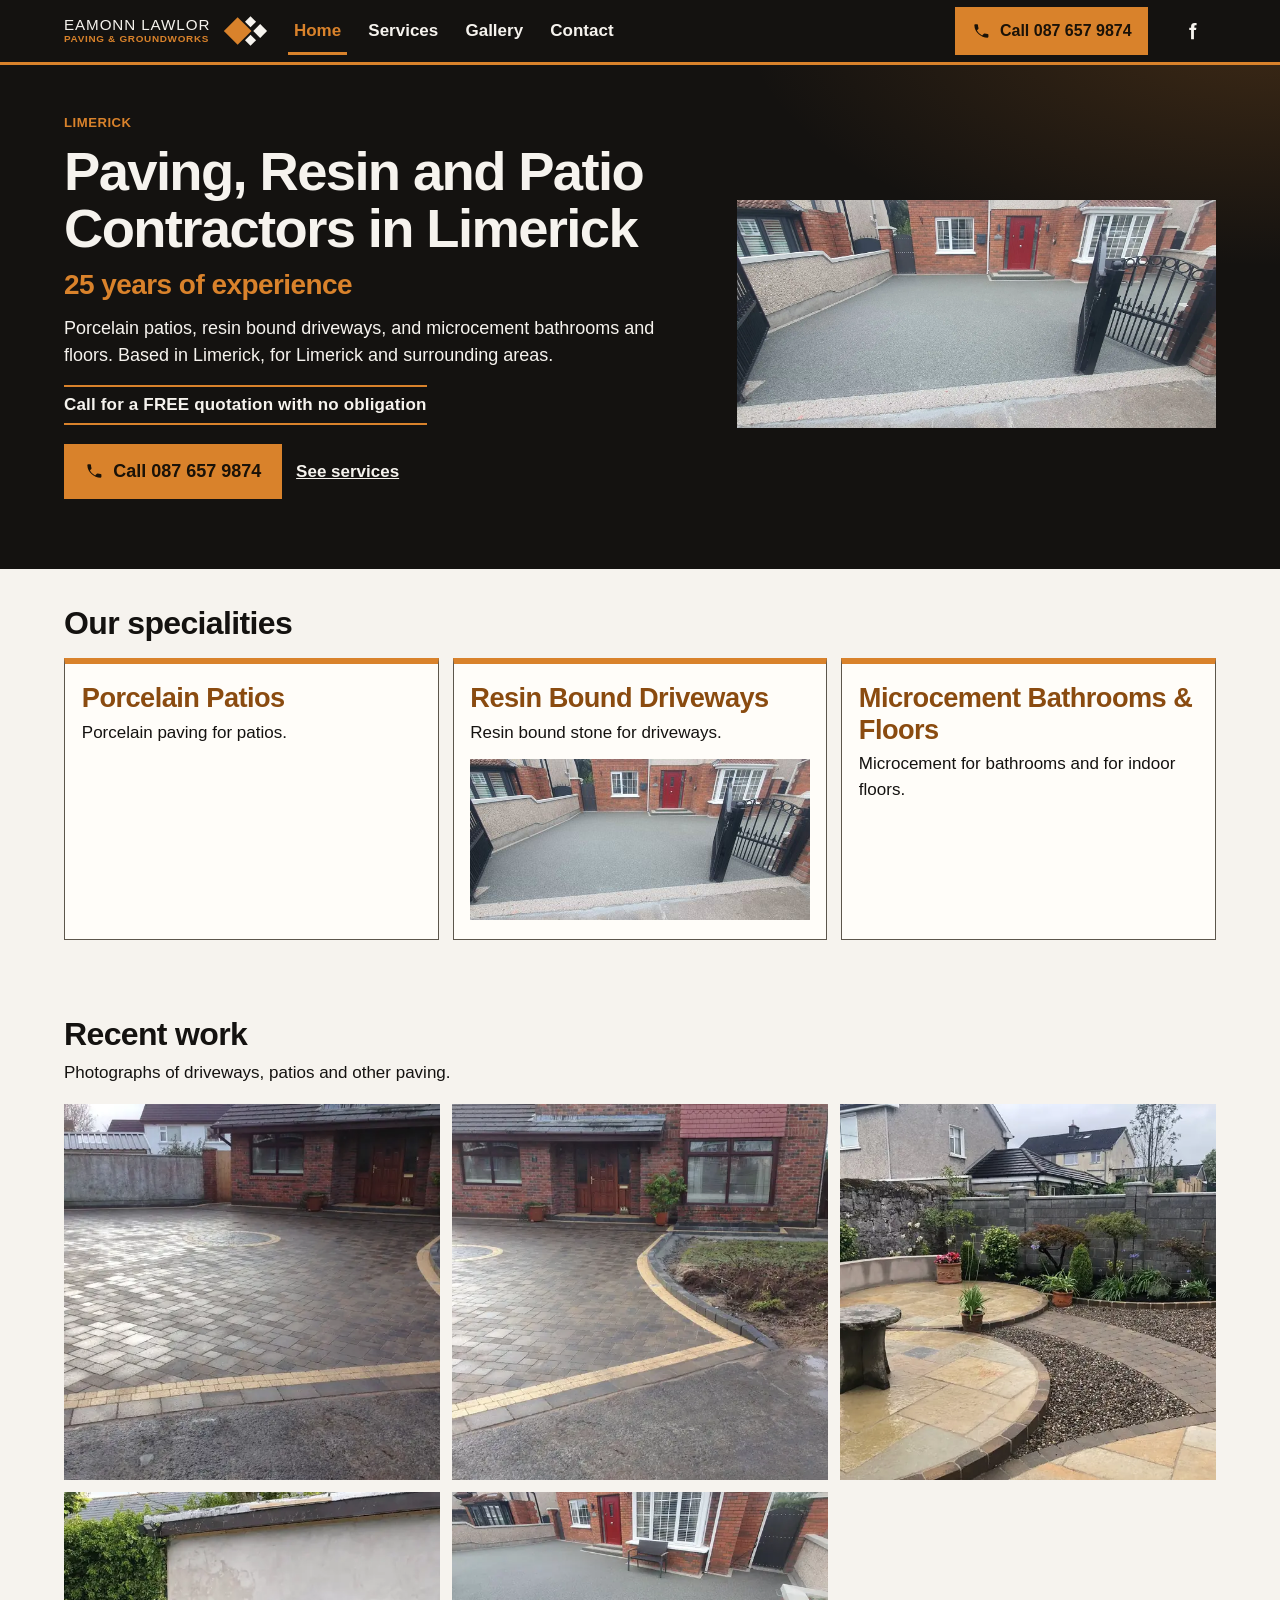
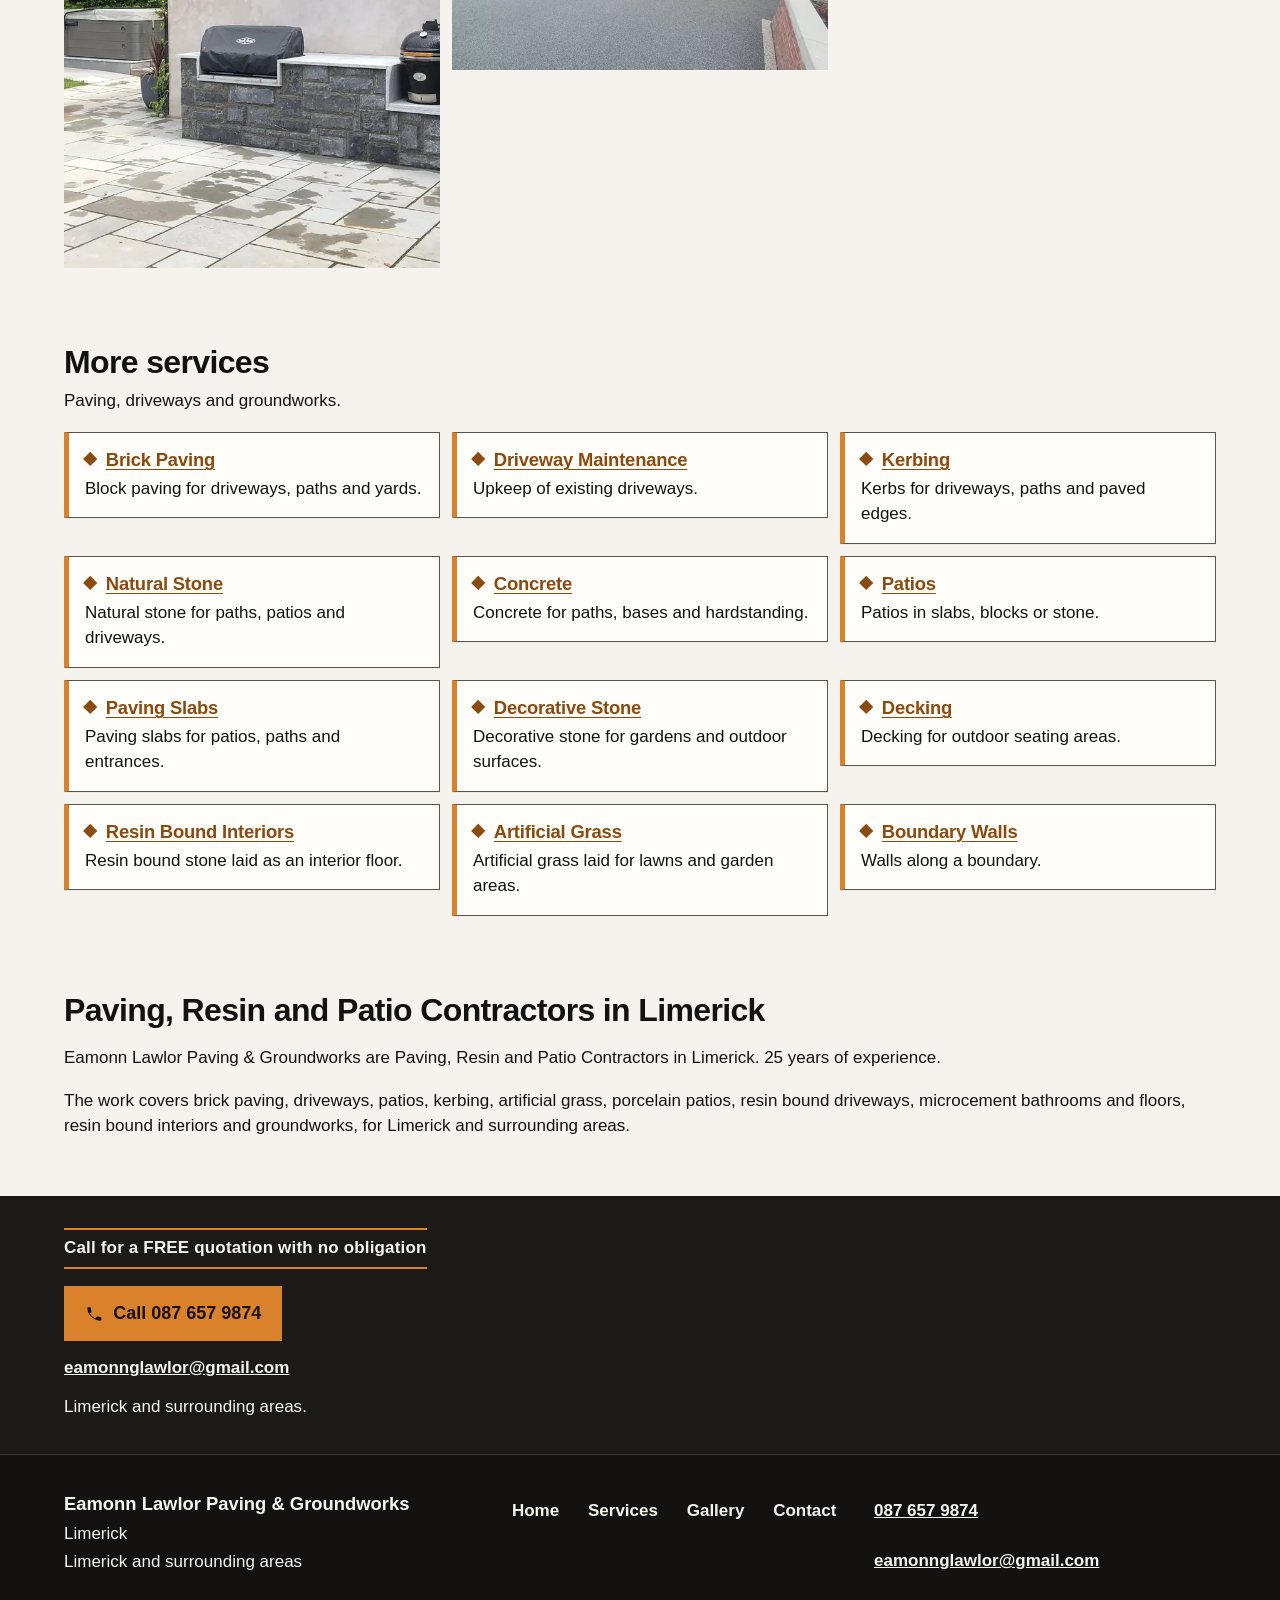
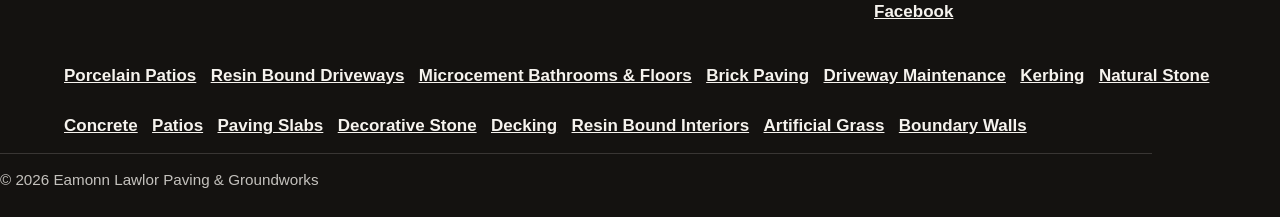
==== index.html @ 8a1dcbef "Match the card logo and lead with the specialist services Trace the business-card mark, with the wor" ====
<!DOCTYPE html>
<html lang="en-IE">
<head>
  <meta charset="utf-8">
  <meta name="viewport" content="width=device-width, initial-scale=1">
  <!-- PLACEHOLDER: domain https://www.eamonnlawlorpaving.ie is not confirmed purchased. Replace canonical, Open Graph and JSON-LD URLs before launch. -->
  <title>Paving, Resin and Patio Contractors in Limerick | Eamonn Lawlor</title>
  <meta name="description" content="Paving, Resin and Patio Contractors in Limerick. Porcelain patios, resin bound driveways and microcement. 25 years of experience. Call 087 657 9874.">
  <meta name="robots" content="index, follow">
  <meta name="theme-color" content="#141210">
  <meta name="format-detection" content="telephone=no">
  <meta name="geo.placename" content="Limerick">
  <meta name="geo.region" content="IE-LK">
  <link rel="canonical" href="https://www.eamonnlawlorpaving.ie/">
  <meta property="og:type" content="website">
  <meta property="og:site_name" content="Eamonn Lawlor Paving &amp; Groundworks">
  <meta property="og:locale" content="en_IE">
  <meta property="og:title" content="Paving, Resin and Patio Contractors in Limerick | Eamonn Lawlor">
  <meta property="og:description" content="Paving, Resin and Patio Contractors in Limerick. Porcelain patios, resin bound driveways and microcement. 25 years of experience. Call 087 657 9874.">
  <meta property="og:url" content="https://www.eamonnlawlorpaving.ie/">
  <meta property="og:image" content="https://www.eamonnlawlorpaving.ie/images/og.jpg">
  <meta property="og:image:width" content="1200">
  <meta property="og:image:height" content="630">
  <meta property="og:image:alt" content="Eamonn Lawlor Paving &amp; Groundworks, Limerick">
  <meta name="twitter:card" content="summary_large_image">
  <meta name="twitter:title" content="Paving, Resin and Patio Contractors in Limerick | Eamonn Lawlor">
  <meta name="twitter:description" content="Paving, Resin and Patio Contractors in Limerick. Porcelain patios, resin bound driveways and microcement. 25 years of experience. Call 087 657 9874.">
  <meta name="twitter:image" content="https://www.eamonnlawlorpaving.ie/images/og.jpg">
  <link rel="icon" href="favicon.svg" type="image/svg+xml">
  <link rel="icon" href="favicon-32.png" type="image/png" sizes="32x32">
  <link rel="apple-touch-icon" href="apple-touch-icon.png">
  <link rel="stylesheet" href="css/styles.css">
  <script type="application/ld+json">
{
  "@context": "https://schema.org",
  "@type": "HomeAndConstructionBusiness",
  "@id": "https://www.eamonnlawlorpaving.ie/#business",
  "name": "Eamonn Lawlor Paving & Groundworks",
  "description": "Paving, Resin and Patio Contractors in Limerick, with 25 years of experience.",
  "url": "https://www.eamonnlawlorpaving.ie/",
  "telephone": "+353876579874",
  "email": "eamonnglawlor@gmail.com",
  "image": "https://www.eamonnlawlorpaving.ie/images/og.jpg",
  "logo": "https://www.eamonnlawlorpaving.ie/favicon.svg",
  "address": {
    "@type": "PostalAddress",
    "addressLocality": "Limerick",
    "addressRegion": "Co. Limerick",
    "addressCountry": "IE"
  },
  "areaServed": {
    "@type": "AdministrativeArea",
    "name": "Limerick"
  },
  "sameAs": [
    "https://www.facebook.com/eamonnglawlor"
  ],
  "hasOfferCatalog": {
    "@type": "OfferCatalog",
    "name": "Paving and groundworks",
    "itemListElement": [
      {
        "@type": "Offer",
        "itemOffered": {
          "@type": "Service",
          "name": "Porcelain Patios"
        }
      },
      {
        "@type": "Offer",
        "itemOffered": {
          "@type": "Service",
          "name": "Resin Bound Driveways"
        }
      },
      {
        "@type": "Offer",
        "itemOffered": {
          "@type": "Service",
          "name": "Microcement Bathrooms & Floors"
        }
      },
      {
        "@type": "Offer",
        "itemOffered": {
          "@type": "Service",
          "name": "Brick Paving"
        }
      },
      {
        "@type": "Offer",
        "itemOffered": {
          "@type": "Service",
          "name": "Driveway Maintenance"
        }
      },
      {
        "@type": "Offer",
        "itemOffered": {
          "@type": "Service",
          "name": "Kerbing"
        }
      },
      {
        "@type": "Offer",
        "itemOffered": {
          "@type": "Service",
          "name": "Natural Stone"
        }
      },
      {
        "@type": "Offer",
        "itemOffered": {
          "@type": "Service",
          "name": "Concrete"
        }
      },
      {
        "@type": "Offer",
        "itemOffered": {
          "@type": "Service",
          "name": "Patios"
        }
      },
      {
        "@type": "Offer",
        "itemOffered": {
          "@type": "Service",
          "name": "Paving Slabs"
        }
      },
      {
        "@type": "Offer",
        "itemOffered": {
          "@type": "Service",
          "name": "Decorative Stone"
        }
      },
      {
        "@type": "Offer",
        "itemOffered": {
          "@type": "Service",
          "name": "Decking"
        }
      },
      {
        "@type": "Offer",
        "itemOffered": {
          "@type": "Service",
          "name": "Resin Bound Interiors"
        }
      },
      {
        "@type": "Offer",
        "itemOffered": {
          "@type": "Service",
          "name": "Artificial Grass"
        }
      },
      {
        "@type": "Offer",
        "itemOffered": {
          "@type": "Service",
          "name": "Boundary Walls"
        }
      }
    ]
  }
}
  </script>
</head>
<body>
  <a class="skip" href="#main">Skip to content</a>
  <header class="site-header on-dark">
    <div class="header-bar">
      <a class="brand" href="index.html">
        <span class="brand-text">
          <span class="brand-name">Eamonn Lawlor</span>
          <span class="brand-trade">Paving &amp; Groundworks</span>
        </span>
        <svg class="logo" width="52" height="52" viewBox="0 0 100 100" aria-hidden="true" focusable="false">
          <polygon fill="#D9822B" points="34,20 64,50 34,80 4,50"/>
          <polygon fill="#F6F3EE" points="62,18 74,30 62,42 50,30"/>
          <polygon fill="#F6F3EE" points="83,35 98,50 83,65 68,50"/>
          <polygon fill="#F6F3EE" points="62,58 74,70 62,82 50,70"/>
        </svg>
      </a>
      <nav class="nav" aria-label="Primary">
        <a href="index.html" aria-current="page">Home</a>
        <a href="services.html">Services</a>
        <a href="gallery.html">Gallery</a>
        <a href="contact.html">Contact</a>
      </nav>
      <a class="btn header-call" href="tel:+353876579874">
        <svg viewBox="0 0 24 24" aria-hidden="true" focusable="false">
        <path fill="currentColor" d="M6.7 10.7a15 15 0 0 0 6.6 6.6l2.1-2.1a1 1 0 0 1 1-.3 12 12 0 0 0 3.5.6 1 1 0 0 1 1 1V19a1 1 0 0 1-1 1A16 16 0 0 1 4 5a1 1 0 0 1 1-1h2.4a1 1 0 0 1 1 1 12 12 0 0 0 .6 3.5 1 1 0 0 1-.3 1l-2 2.2z"/>
      </svg>
        <span>Call 087 657 9874</span>
      </a>
      <div class="header-social">
        <a class="fb" href="https://www.facebook.com/eamonnglawlor" target="_blank" rel="me noopener noreferrer" aria-label="Eamonn Lawlor on Facebook">
          <svg viewBox="0 0 24 24" aria-hidden="true" focusable="false">
        <path fill="currentColor" d="M14.6 8.4V6.8c0-.7.3-1.1 1.2-1.1H17V3.2h-2.2C12.1 3.2 11 4.6 11 6.9v1.5H9v2.5h2V21h3.1v-10.1h2.3l.4-2.5h-2.2z"/>
      </svg>
        </a>
      </div>
    </div>
  </header>
  <main id="main">
    <section class="hero on-dark">
      <div class="wrap hero-inner">
        <div class="hero-copy">
          <p class="kicker">Limerick</p>
          <h1>Paving, Resin and Patio Contractors in Limerick</h1>
          <p class="experience">25 years of experience</p>
          <p class="lede">Porcelain patios, resin bound driveways, and microcement bathrooms and floors. Based in Limerick, for Limerick and surrounding areas<!-- PLACEHOLDER: confirm service area with Eamonn -->.</p>
          <p class="tagline">Call for a FREE quotation with no obligation</p>
          <div class="hero-actions">
            <a class="btn" href="tel:+353876579874">
          <svg viewBox="0 0 24 24" aria-hidden="true" focusable="false">
        <path fill="currentColor" d="M6.7 10.7a15 15 0 0 0 6.6 6.6l2.1-2.1a1 1 0 0 1 1-.3 12 12 0 0 0 3.5.6 1 1 0 0 1 1 1V19a1 1 0 0 1-1 1A16 16 0 0 1 4 5a1 1 0 0 1 1-1h2.4a1 1 0 0 1 1 1 12 12 0 0 0 .6 3.5 1 1 0 0 1-.3 1l-2 2.2z"/>
      </svg>
          <span>Call 087 657 9874</span>
        </a>
            <a class="text-link" href="services.html">See services</a>
          </div>
        </div>
                <div class="hero-visual">
          <picture>
            <source srcset="images/full/resin-01.webp" type="image/webp">
            <img src="images/full/resin-01.jpg" alt="A grey resin bound driveway in front of a red-brick house, with black iron gates and a pale gravel strip at the road edge." width="1600" height="759" fetchpriority="high" decoding="async">
          </picture>
        </div>
      </div>
    </section>
    <section class="panel" aria-labelledby="specialities-heading">
      <div class="wrap">
        <h2 id="specialities-heading">Our specialities</h2>
        <div class="specialities">
          <a class="speciality" href="services.html#porcelain-patios">
            <h3>Porcelain Patios</h3>
            <p>Porcelain paving for patios.</p>
          </a>
          <a class="speciality" href="services.html#resin-bound-driveways">
            <h3>Resin Bound Driveways</h3>
            <p>Resin bound stone for driveways.</p>
            <img src="images/thumbs/resin-01.jpg" alt="A grey resin bound driveway in front of a red-brick house, with black iron gates and a pale gravel strip at the road edge." width="600" height="284" loading="lazy" decoding="async">
          </a>
          <a class="speciality" href="services.html#microcement-bathrooms-floors">
            <h3>Microcement Bathrooms &amp; Floors</h3>
            <p>Microcement for bathrooms and for indoor floors.</p>
          </a>
        </div>
      </div>
    </section>
    <section class="panel" aria-labelledby="recent-heading">
      <div class="wrap">
        <div class="section-head">
          <h2 id="recent-heading">Recent work</h2>
          <p>Photographs of driveways, patios and other paving.</p>
        </div>
        <ul class="gallery">
          <li>
            <a href="gallery.html#14">
              <picture>
            <source srcset="images/thumbs/14.webp" type="image/webp">
            <img src="images/thumbs/14.jpg" alt="A wide block-paved driveway in grey and brown blocks, with a circular centre and a buff kerb, in front of a brick house." width="600" height="600" loading="lazy" decoding="async">
          </picture>
            </a>
          </li>
          <li>
            <a href="gallery.html#10">
              <picture>
            <source srcset="images/thumbs/10.webp" type="image/webp">
            <img src="images/thumbs/10.jpg" alt="A block-paved driveway in mixed grey and brown blocks, with a buff kerb line, in front of a brick house." width="600" height="600" loading="lazy" decoding="async">
          </picture>
            </a>
          </li>
          <li>
            <a href="gallery.html#04">
              <picture>
            <source srcset="images/thumbs/04.webp" type="image/webp">
            <img src="images/thumbs/04.jpg" alt="Two circular sandstone patios edged with block kerbs, a block path, gravel beds and a block wall." width="600" height="600" loading="lazy" decoding="async">
          </picture>
            </a>
          </li>
          <li>
            <a href="gallery.html#05">
              <picture>
            <source srcset="images/thumbs/05.webp" type="image/webp">
            <img src="images/thumbs/05.jpg" alt="An outdoor kitchen of dark stone, with a covered barbecue and a round ceramic cooker, on large grey patio slabs." width="600" height="600" loading="lazy" decoding="async">
          </picture>
            </a>
          </li>
          <li>
            <a href="gallery.html#resin-05">
              <picture>
            <source srcset="images/thumbs/resin-05.webp" type="image/webp">
            <img src="images/thumbs/resin-05.jpg" alt="A grey resin bound driveway in front of a red-brick house, with a bench by the window and black gates." width="600" height="284" loading="lazy" decoding="async">
          </picture>
            </a>
          </li>
        </ul>
      </div>
    </section>
    <section class="panel" aria-labelledby="services-heading">
      <div class="wrap">
        <div class="section-head">
          <h2 id="services-heading">More services</h2>
          <p>Paving, driveways and groundworks.</p>
        </div>
        <ul class="cards">
        <li>
          <a href="services.html#brick-paving">
            <h3>Brick Paving</h3>
            <p>Block paving for driveways, paths and yards.</p>
          </a>
        </li>
        <li>
          <a href="services.html#driveway-maintenance">
            <h3>Driveway Maintenance</h3>
            <p>Upkeep of existing driveways.</p>
          </a>
        </li>
        <li>
          <a href="services.html#kerbing">
            <h3>Kerbing</h3>
            <p>Kerbs for driveways, paths and paved edges.</p>
          </a>
        </li>
        <li>
          <a href="services.html#natural-stone">
            <h3>Natural Stone</h3>
            <p>Natural stone for paths, patios and driveways.</p>
          </a>
        </li>
        <li>
          <a href="services.html#concrete">
            <h3>Concrete</h3>
            <p>Concrete for paths, bases and hardstanding.</p>
          </a>
        </li>
        <li>
          <a href="services.html#patios">
            <h3>Patios</h3>
            <p>Patios in slabs, blocks or stone.</p>
          </a>
        </li>
        <li>
          <a href="services.html#paving-slabs">
            <h3>Paving Slabs</h3>
            <p>Paving slabs for patios, paths and entrances.</p>
          </a>
        </li>
        <li>
          <a href="services.html#decorative-stone">
            <h3>Decorative Stone</h3>
            <p>Decorative stone for gardens and outdoor surfaces.</p>
          </a>
        </li>
        <li>
          <a href="services.html#decking">
            <h3>Decking</h3>
            <p>Decking for outdoor seating areas.</p>
          </a>
        </li>
        <li>
          <a href="services.html#resin-bound-interiors">
            <h3>Resin Bound Interiors</h3>
            <p>Resin bound stone laid as an interior floor.</p>
          </a>
        </li>
        <li>
          <a href="services.html#artificial-grass">
            <h3>Artificial Grass</h3>
            <p>Artificial grass laid for lawns and garden areas.</p>
          </a>
        </li>
        <li>
          <a href="services.html#boundary-walls">
            <h3>Boundary Walls</h3>
            <p>Walls along a boundary.</p>
          </a>
        </li>
        </ul>
      </div>
    </section>
    <section class="panel about" aria-labelledby="about-heading">
      <div class="wrap">
        <h2 id="about-heading">Paving, Resin and Patio Contractors in Limerick</h2>
        <p>Eamonn Lawlor Paving &amp; Groundworks are Paving, Resin and Patio Contractors in Limerick. 25 years of experience.</p>
        <p>The work covers brick paving, driveways, patios, kerbing, artificial grass, porcelain patios, resin bound driveways, microcement bathrooms and floors, resin bound interiors and groundworks, for Limerick and surrounding areas<!-- PLACEHOLDER: confirm service area with Eamonn -->.</p>
      </div>
    </section>
  <section class="strip on-dark" aria-label="Contact">
    <div class="wrap strip-inner">
      <p class="tagline">Call for a FREE quotation with no obligation</p>
      <a class="btn" href="tel:+353876579874">
          <svg viewBox="0 0 24 24" aria-hidden="true" focusable="false">
        <path fill="currentColor" d="M6.7 10.7a15 15 0 0 0 6.6 6.6l2.1-2.1a1 1 0 0 1 1-.3 12 12 0 0 0 3.5.6 1 1 0 0 1 1 1V19a1 1 0 0 1-1 1A16 16 0 0 1 4 5a1 1 0 0 1 1-1h2.4a1 1 0 0 1 1 1 12 12 0 0 0 .6 3.5 1 1 0 0 1-.3 1l-2 2.2z"/>
      </svg>
          <span>Call 087 657 9874</span>
        </a>
      <a href="mailto:eamonnglawlor@gmail.com">eamonnglawlor@gmail.com</a>
      <p class="area-line">Limerick and surrounding areas<!-- PLACEHOLDER: confirm service area with Eamonn -->.</p>
    </div>
  </section>
  </main>
  <footer class="site-footer on-dark">
    <div class="wrap footer-grid">
      <div>
        <p class="footer-name">Eamonn Lawlor Paving &amp; Groundworks</p>
        <p>Limerick</p>
        <p>Limerick and surrounding areas<!-- PLACEHOLDER: confirm service area with Eamonn --></p>
      </div>
      <nav aria-label="Footer">
        <div class="nav">
          <a href="index.html">Home</a>
          <a href="services.html">Services</a>
          <a href="gallery.html">Gallery</a>
          <a href="contact.html">Contact</a>
        </div>
      </nav>
      <div class="footer-contact">
        <a href="tel:+353876579874">087 657 9874</a>
        <a href="mailto:eamonnglawlor@gmail.com">eamonnglawlor@gmail.com</a>
        <a href="https://www.facebook.com/eamonnglawlor" target="_blank" rel="me noopener noreferrer">Facebook</a>
      </div>
    </div>
    <nav class="footer-services" aria-label="Services">
          <a href="services.html#porcelain-patios">Porcelain Patios</a>
          <a href="services.html#resin-bound-driveways">Resin Bound Driveways</a>
          <a href="services.html#microcement-bathrooms-floors">Microcement Bathrooms &amp; Floors</a>
          <a href="services.html#brick-paving">Brick Paving</a>
          <a href="services.html#driveway-maintenance">Driveway Maintenance</a>
          <a href="services.html#kerbing">Kerbing</a>
          <a href="services.html#natural-stone">Natural Stone</a>
          <a href="services.html#concrete">Concrete</a>
          <a href="services.html#patios">Patios</a>
          <a href="services.html#paving-slabs">Paving Slabs</a>
          <a href="services.html#decorative-stone">Decorative Stone</a>
          <a href="services.html#decking">Decking</a>
          <a href="services.html#resin-bound-interiors">Resin Bound Interiors</a>
          <a href="services.html#artificial-grass">Artificial Grass</a>
          <a href="services.html#boundary-walls">Boundary Walls</a>
    </nav>
    <p class="legal">© 2026 Eamonn Lawlor Paving &amp; Groundworks</p>
  </footer>
  <div class="callbar">
    <a class="btn" href="tel:+353876579874">
      <svg viewBox="0 0 24 24" aria-hidden="true" focusable="false">
        <path fill="currentColor" d="M6.7 10.7a15 15 0 0 0 6.6 6.6l2.1-2.1a1 1 0 0 1 1-.3 12 12 0 0 0 3.5.6 1 1 0 0 1 1 1V19a1 1 0 0 1-1 1A16 16 0 0 1 4 5a1 1 0 0 1 1-1h2.4a1 1 0 0 1 1 1 12 12 0 0 0 .6 3.5 1 1 0 0 1-.3 1l-2 2.2z"/>
      </svg>
      <span>Call 087 657 9874</span>
    </a>
  </div>
</body>
</html>
---- css/styles.css ----
/* Eamonn Lawlor Paving & Groundworks
   Charcoal and warm orange, matched to the business card. */

:root {
  --ink: #141210;
  --ink-soft: #1c1a17;
  --cream: #f6f3ee;
  --cream-2: #fffdf9;
  --white: #f6f3ee;
  --orange: #d9822b;
  --orange-deep: #8a4b10;
  --orange-ink: #1a1208;
  --line: rgba(246, 243, 238, 0.16);
  --card-line: #5c564c;
  --max: 72rem;
  --shadow: 0 1px 0 rgba(20, 18, 16, 0.04);
  font-family: "Segoe UI", Inter, "Liberation Sans", "Helvetica Neue", Arial, sans-serif;
}

*,
*::before,
*::after {
  box-sizing: border-box;
}

html {
  scroll-behavior: smooth;
  -webkit-text-size-adjust: 100%;
  text-size-adjust: 100%;
}

body {
  margin: 0;
  background: var(--cream);
  color: var(--ink);
  font-size: 1.0625rem;
  line-height: 1.5;
  padding-bottom: calc(4.85rem + env(safe-area-inset-bottom));
}

img,
svg {
  max-width: 100%;
}

img {
  height: auto;
}

a {
  color: var(--orange-deep);
}

a:hover {
  color: #6e3a0c;
}

:focus:not(:focus-visible) {
  outline: none;
}

:focus-visible {
  outline: 3px solid var(--orange-deep);
  outline-offset: 3px;
}

.on-dark :focus-visible,
.on-dark:focus-visible {
  outline-color: var(--white);
}

.skip {
  position: absolute;
  left: 0.75rem;
  top: 0.75rem;
  z-index: 100;
  transform: translateY(-200%);
  background: var(--orange);
  color: var(--orange-ink);
  padding: 0.6rem 0.9rem;
  font-weight: 800;
  text-decoration: none;
}

.skip:focus {
  transform: none;
}

.wrap {
  width: min(var(--max), calc(100% - 2rem));
  margin-inline: auto;
}

h1,
h2,
h3,
p {
  overflow-wrap: break-word;
}

h1 {
  font-size: clamp(2rem, 7vw, 3.4rem);
  line-height: 1.05;
  letter-spacing: -0.03em;
  margin: 0 0 0.75rem;
}

h2 {
  font-size: clamp(1.5rem, 3vw, 2rem);
  line-height: 1.15;
  letter-spacing: -0.02em;
  margin: 0;
}

.kicker {
  margin: 0 0 0.6rem;
  font-weight: 700;
  letter-spacing: 0.04em;
  text-transform: uppercase;
  font-size: 0.82rem;
  color: var(--orange);
}

.lede {
  margin: 0 0 1rem;
  max-width: 40rem;
  font-size: 1.125rem;
}

.tagline {
  display: inline-block;
  margin: 0 0 1.15rem;
  padding: 0.35rem 0;
  border-top: 2px solid var(--orange);
  border-bottom: 2px solid var(--orange);
  font-weight: 800;
  letter-spacing: 0.01em;
}

.panel .tagline {
  border-color: var(--orange-deep);
  color: var(--ink);
}

.btn {
  display: inline-flex;
  align-items: center;
  justify-content: center;
  gap: 0.55rem;
  min-height: 3rem;
  padding: 0.75rem 1.15rem;
  background: var(--orange);
  color: var(--orange-ink);
  border: 2px solid var(--orange);
  font: inherit;
  font-weight: 800;
  font-size: 1.125rem;
  text-decoration: none;
  cursor: pointer;
}

.btn:hover,
.btn:focus-visible {
  background: #c47322;
  border-color: #c47322;
  color: var(--orange-ink);
}

.btn svg {
  width: 1.25rem;
  height: 1.25rem;
  flex: none;
}

/* Header */

.site-header {
  position: sticky;
  top: 0;
  z-index: 30;
  background: var(--ink);
  color: var(--white);
  border-bottom: 3px solid var(--orange);
}

.header-bar {
  display: grid;
  grid-template-columns: 1fr auto;
  grid-template-areas:
    "brand social"
    "nav nav";
  align-items: center;
  gap: 0.15rem 0.75rem;
  width: min(var(--max), calc(100% - 2rem));
  margin: 0 auto;
  padding: 0.55rem 0 0.2rem;
}

.brand {
  grid-area: brand;
  display: flex;
  align-items: center;
  gap: 0.75rem;
  min-height: 48px;
  min-width: 0;
  color: inherit;
  text-decoration: none;
}

.brand-text {
  min-width: 0;
}

.brand-name {
  display: block;
  font-family: "Avenir Next", "Segoe UI", "Trebuchet MS", sans-serif;
  font-weight: 500;
  font-size: 0.95rem;
  line-height: 1.05;
  letter-spacing: 0.06em;
  text-transform: uppercase;
}

.brand-trade {
  display: block;
  color: var(--orange);
  font-family: "Avenir Next", "Segoe UI", "Trebuchet MS", sans-serif;
  font-weight: 600;
  font-size: 0.62rem;
  line-height: 1.25;
  letter-spacing: 0.07em;
  text-transform: uppercase;
}

.logo {
  width: 46px;
  height: 46px;
  flex: none;
  display: block;
  background: transparent;
}

.specialities {
  display: grid;
  gap: 0.85rem;
  margin-top: 1rem;
}

.speciality {
  display: flex;
  flex-direction: column;
  min-height: 100%;
  padding: 1.15rem 1.05rem 1.2rem;
  background: var(--cream-2);
  color: inherit;
  text-decoration: none;
  border: 1px solid var(--card-line);
  border-top: 6px solid var(--orange);
}

.speciality h3 {
  margin: 0 0 0.4rem;
  color: var(--orange-deep);
  font-size: clamp(1.35rem, 3vw, 1.7rem);
  line-height: 1.15;
  letter-spacing: -0.02em;
}

.speciality p {
  margin: 0;
}

.speciality img {
  display: block;
  width: 100%;
  height: auto;
  margin-top: 0.85rem;
}

.service.lead h2 {
  font-size: 1.45rem;
}

.footer-services {
  width: min(var(--max), calc(100% - 2rem));
  margin: 1rem auto 0;
  display: flex;
  flex-wrap: wrap;
  gap: 0.15rem 0.9rem;
}

.footer-services a {
  display: inline-flex;
  align-items: center;
  min-height: 48px;
  color: var(--white);
  font-weight: 700;
}

.nav {
  grid-area: nav;
  display: flex;
  flex-wrap: wrap;
  gap: 0.15rem 1rem;
}

.nav a {
  display: inline-flex;
  align-items: center;
  justify-content: center;
  min-height: 48px;
  min-width: 48px;
  padding: 0 0.35rem;
  color: var(--white);
  text-decoration: none;
  font-weight: 600;
}

.nav a[aria-current="page"] {
  color: var(--orange);
  box-shadow: inset 0 -3px 0 var(--orange);
}

.header-social {
  grid-area: social;
  display: flex;
  align-items: center;
  gap: 0.35rem;
}

.header-call {
  display: none;
}

.fb {
  display: inline-flex;
  align-items: center;
  justify-content: center;
  width: 48px;
  height: 48px;
  color: var(--white);
}

.fb:hover {
  color: var(--orange);
}

.fb svg {
  width: 22px;
  height: 22px;
}

/* Hero and panels */

.hero,
.page-hero,
.strip,
.site-footer {
  background: var(--ink);
  color: var(--white);
}

.hero {
  background:
    radial-gradient(900px 420px at 100% -10%, rgba(217, 130, 43, 0.22), transparent 60%),
    var(--ink);
}

.hero-inner {
  display: grid;
  gap: 1.5rem;
  padding: 1.75rem 0 2.25rem;
}

.hero-actions {
  display: flex;
  flex-direction: column;
  align-items: stretch;
  gap: 0.75rem;
  margin-bottom: 1rem;
}

.hero .btn {
  width: 100%;
}

.text-link {
  display: inline-flex;
  align-items: center;
  min-height: 48px;
  padding-inline: 0.15rem;
  color: var(--white);
  font-weight: 700;
}

.area-line {
  margin: 0;
  color: var(--white);
}

.hero-visual {
  display: block;
}

.experience {
  margin: 0 0 0.85rem;
  font-size: clamp(1.35rem, 4vw, 1.75rem);
  font-weight: 800;
  letter-spacing: -0.02em;
  color: var(--orange);
  line-height: 1.15;
}

.photo-group + .photo-group {
  margin-top: 2rem;
}

.photo-group h2 {
  margin: 0 0 0.75rem;
}

.service-photo {
  display: block;
  margin-top: 0.75rem;
}

.service-photo img,
.gallery a img {
  display: block;
  width: 100%;
  height: auto;
}

.shot {
  scroll-margin-top: 8.5rem;
}

.hero-logo {
  width: min(15rem, 68%);
  height: auto;
}

.hero-visual img,
.hero-visual picture {
  display: block;
  width: 100%;
}

.hero-visual img {
  height: auto;
}

.panel {
  padding: 2.25rem 0 2.5rem;
}

.section-head {
  margin-bottom: 1.15rem;
  max-width: 40rem;
}

.section-head p {
  margin: 0.45rem 0 0;
}

.cards {
  list-style: none;
  padding: 0;
  margin: 0;
  display: grid;
  gap: 0.75rem;
}

.cards a {
  display: block;
  min-height: 44px;
  padding: 0.95rem 1rem 1rem 1rem;
  background: var(--cream-2);
  color: inherit;
  text-decoration: none;
  border: 1px solid var(--card-line);
  border-left: 5px solid var(--orange);
  box-shadow: var(--shadow);
}

.cards a:hover {
  background: #fff;
  border-left-color: var(--orange-deep);
}

.cards h3,
.service h2 {
  display: flex;
  align-items: center;
  gap: 0.65rem;
  margin: 0 0 0.3rem;
  font-size: 1.15rem;
  line-height: 1.25;
  letter-spacing: -0.01em;
}

.cards h3 {
  color: var(--orange-deep);
  text-decoration: underline;
  text-decoration-thickness: 1px;
  text-underline-offset: 0.16em;
}

.cards h3::before,
.service h2::before {
  content: "";
  width: 0.65rem;
  height: 0.65rem;
  flex: none;
  background: var(--orange-deep);
  transform: rotate(45deg);
}

.cards p,
.service p {
  margin: 0;
}

.service-list {
  display: grid;
  gap: 0.75rem;
}

.service {
  scroll-margin-top: 8.5rem;
  padding: 1rem 1rem 1.05rem;
  background: var(--cream-2);
  border: 1px solid var(--card-line);
  border-left: 5px solid var(--orange);
}

.page-hero {
  padding: 1.75rem 0 2rem;
}

.page-hero .lede {
  margin-bottom: 0;
}

.strip {
  background: var(--ink-soft);
  padding: 2rem 0 2.15rem;
}

.strip-inner {
  display: grid;
  gap: 0.85rem;
  justify-items: start;
}

.strip .btn {
  width: 100%;
  justify-self: stretch;
}

.strip .tagline {
  margin-bottom: 0.25rem;
}

.strip a:not(.btn) {
  color: var(--white);
  font-weight: 700;
  overflow-wrap: anywhere;
}

.note {
  margin: 0.5rem 0 0;
}

/* Gallery */

.gallery {
  list-style: none;
  padding: 0;
  margin: 0;
  display: grid;
  grid-template-columns: 1fr 1fr;
  gap: 0.5rem;
}

.shot {
  display: block;
  width: 100%;
  margin: 0;
  padding: 0;
  border: 0;
  background: var(--ink);
  cursor: pointer;
}

.shot img {
  display: block;
  width: 100%;
  height: auto;
}

.shot:hover img,
.shot:focus-visible img {
  opacity: 0.92;
}

.lightbox {
  position: fixed;
  inset: 0;
  z-index: 80;
  background: #100e0c;
  color: var(--white);
  padding: 0.75rem;
  padding-bottom: calc(0.75rem + env(safe-area-inset-bottom));
  display: grid;
  grid-template-columns: 1fr 1fr;
  grid-template-rows: auto minmax(0, 1fr) auto;
  gap: 0.6rem;
  align-items: center;
  overscroll-behavior: contain;
}

.lightbox[hidden] {
  display: none !important;
}

.lightbox button.lightbox-close {
  grid-column: 1 / -1;
  grid-row: 1;
  justify-self: end;
  width: auto;
}

.lightbox-prev {
  grid-column: 1;
  grid-row: 3;
}

.lightbox-next {
  grid-column: 2;
  grid-row: 3;
}

.lightbox figure {
  grid-column: 1 / -1;
  grid-row: 2;
  margin: 0;
  min-height: 0;
  display: flex;
  flex-direction: column;
  align-items: center;
  justify-content: center;
  gap: 0.6rem;
}

.lightbox img {
  max-width: 100%;
  max-height: calc(100dvh - 13rem);
  width: auto;
  height: auto;
  object-fit: contain;
}

.lightbox-caption {
  margin: 0;
  text-align: center;
  max-width: 46rem;
}

.lightbox button {
  min-height: 3rem;
  min-width: 3rem;
  width: 100%;
  padding: 0.55rem 0.9rem;
  border: 2px solid var(--orange);
  background: var(--orange);
  color: var(--orange-ink);
  font: inherit;
  font-weight: 800;
  cursor: pointer;
}

.lightbox button:hover {
  background: #c47322;
  border-color: #c47322;
}

body.lightbox-open {
  overflow: hidden;
}

/* Contact */

address {
  font-style: normal;
}

.facts {
  margin: 0.25rem 0 0;
}

.facts > div {
  padding: 0.85rem 0;
  border-top: 1px solid var(--line);
}

.facts > div:last-child {
  border-bottom: 1px solid var(--line);
}

.facts dt {
  font-size: 0.82rem;
  font-weight: 700;
  letter-spacing: 0.04em;
  text-transform: uppercase;
  color: var(--orange);
}

.facts dd {
  margin: 0.2rem 0 0;
}

.phone-link {
  color: var(--orange);
  font-size: clamp(2rem, 8vw, 3.1rem);
  font-weight: 800;
  letter-spacing: -0.03em;
  line-height: 1.1;
  text-decoration: none;
}

.phone-link:hover {
  color: #e7a15a;
}

.facts a:not(.phone-link) {
  color: var(--white);
  font-weight: 700;
  overflow-wrap: anywhere;
}

/* Footer */

.site-footer {
  padding: 2rem 0 1.4rem;
  border-top: 1px solid var(--line);
}

.footer-grid {
  display: grid;
  gap: 1.25rem;
}

.footer-name {
  margin: 0 0 0.35rem;
  font-weight: 800;
  font-size: 1.15rem;
}

.site-footer p {
  margin: 0.2rem 0;
}

.site-footer a {
  color: var(--white);
  font-weight: 700;
}

.footer-contact {
  display: grid;
  gap: 0.15rem;
}

.footer-contact a {
  display: inline-flex;
  align-items: center;
  min-height: 48px;
  overflow-wrap: anywhere;
}

.legal {
  width: min(var(--max), calc(100% - 2rem));
  margin: 1.25rem auto 0;
  padding-top: 0.9rem;
  border-top: 1px solid var(--line);
  color: rgba(246, 243, 238, 0.78);
  font-size: 0.95rem;
}

/* Sticky call bar, phones only */

.callbar {
  position: fixed;
  left: 0;
  right: 0;
  bottom: 0;
  z-index: 50;
  display: flex;
  padding: 0.45rem 0.65rem calc(0.45rem + env(safe-area-inset-bottom));
  background: var(--ink);
  border-top: 1px solid rgba(217, 130, 43, 0.55);
}

.callbar .btn {
  flex: 1;
  width: 100%;
}

.visually-hidden {
  position: absolute;
  width: 1px;
  height: 1px;
  padding: 0;
  margin: -1px;
  overflow: hidden;
  clip: rect(0, 0, 0, 0);
  white-space: nowrap;
  border: 0;
}

@media (min-width: 640px) {
  .hero-actions {
    flex-direction: row;
    align-items: center;
  }

  .hero .btn,
  .strip .btn {
    width: auto;
    justify-self: start;
  }

  .cards {
    grid-template-columns: 1fr 1fr;
  }

  .service-list {
    grid-template-columns: 1fr 1fr;
  }
}

@media (min-width: 800px) {
  .gallery {
    grid-template-columns: repeat(3, 1fr);
    gap: 0.75rem;
  }

  .lightbox {
    grid-template-columns: auto minmax(0, 1fr) auto;
    grid-template-rows: auto minmax(0, 1fr);
    padding: 1rem 1.25rem;
  }

  .lightbox-close {
    grid-column: 3;
    grid-row: 1;
    width: auto;
  }

  .lightbox-prev {
    grid-column: 1;
    grid-row: 2;
    width: auto;
  }

  .lightbox figure {
    grid-column: 2;
    grid-row: 1 / span 2;
  }

  .lightbox-next {
    grid-column: 3;
    grid-row: 2;
    width: auto;
  }
}

@media (min-width: 860px) {
  body {
    padding-bottom: 0;
  }

  .header-bar {
    grid-template-columns: auto 1fr auto auto;
    grid-template-areas: "brand nav call social";
    gap: 0.5rem 1.25rem;
    padding: 0.45rem 0;
  }

  .header-call {
    display: inline-flex;
    grid-area: call;
    min-height: 3rem;
    padding: 0.4rem 0.9rem;
    font-size: 1rem;
  }

  .hero-visual {
    display: flex;
  }

  .hero-inner {
    grid-template-columns: minmax(0, 1.15fr) minmax(16rem, 0.85fr);
    align-items: center;
    min-height: 26rem;
    padding: 3rem 0 3.4rem;
  }

  .hero-logo {
    width: min(22rem, 100%);
  }

  .cards,
  .specialities {
    grid-template-columns: 1fr 1fr 1fr;
  }

  .footer-grid {
    grid-template-columns: minmax(14rem, 1.2fr) auto minmax(14rem, 1fr);
    align-items: start;
    gap: 1.5rem 2rem;
  }

  .site-footer .nav {
    flex-wrap: nowrap;
    gap: 0.35rem 1.1rem;
  }

  .callbar {
    display: none;
  }
}

@media (min-width: 1100px) {
  .service-list {
    grid-template-columns: 1fr 1fr 1fr;
  }
}

@media (prefers-reduced-motion: reduce) {
  html {
    scroll-behavior: auto;
  }

  *,
  *::before,
  *::after {
    transition: none !important;
  }
}

@media print {
  .callbar,
  .skip,
  .nav,
  .header-social,
  .lightbox {
    display: none !important;
  }

  body {
    padding: 0;
    background: #fff;
    color: #000;
  }

  .site-header,
  .hero,
  .page-hero,
  .strip,
  .site-footer {
    background: #fff;
    color: #000;
  }

  a {
    color: #000;
  }
}
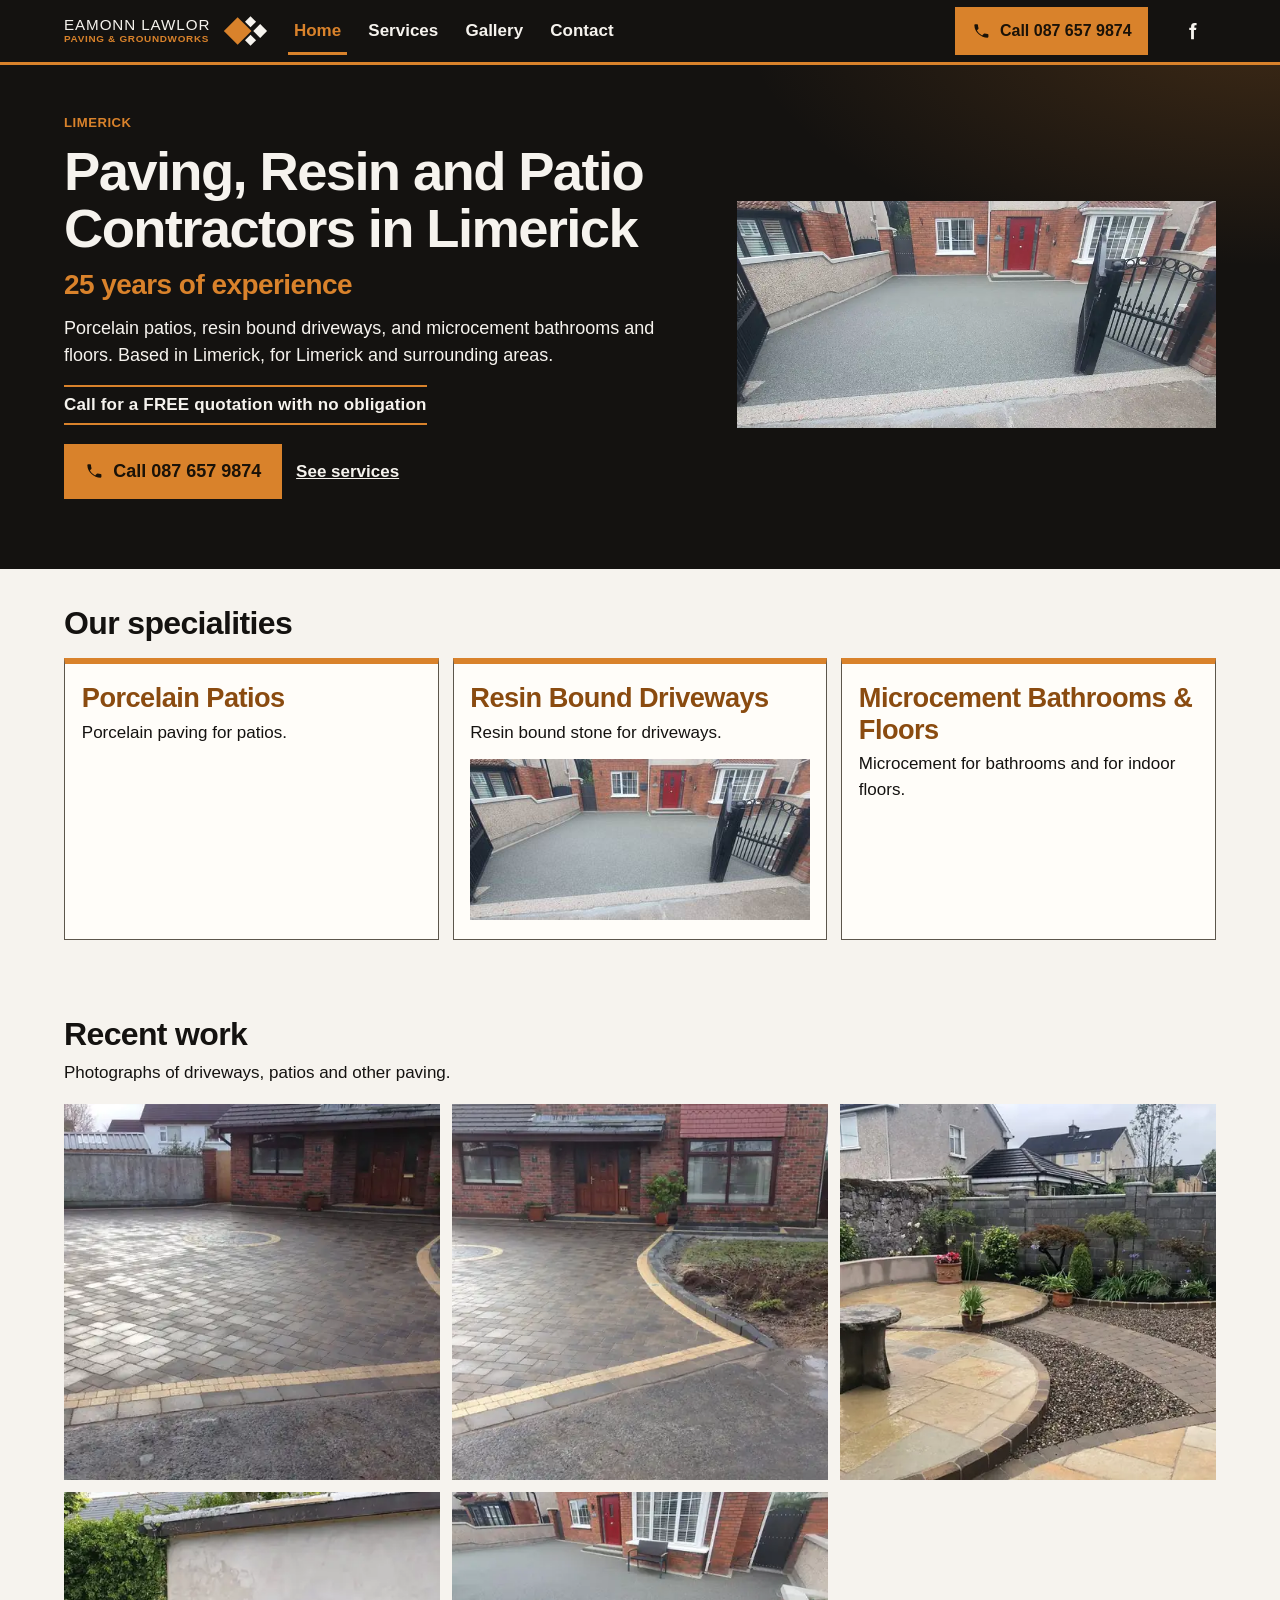
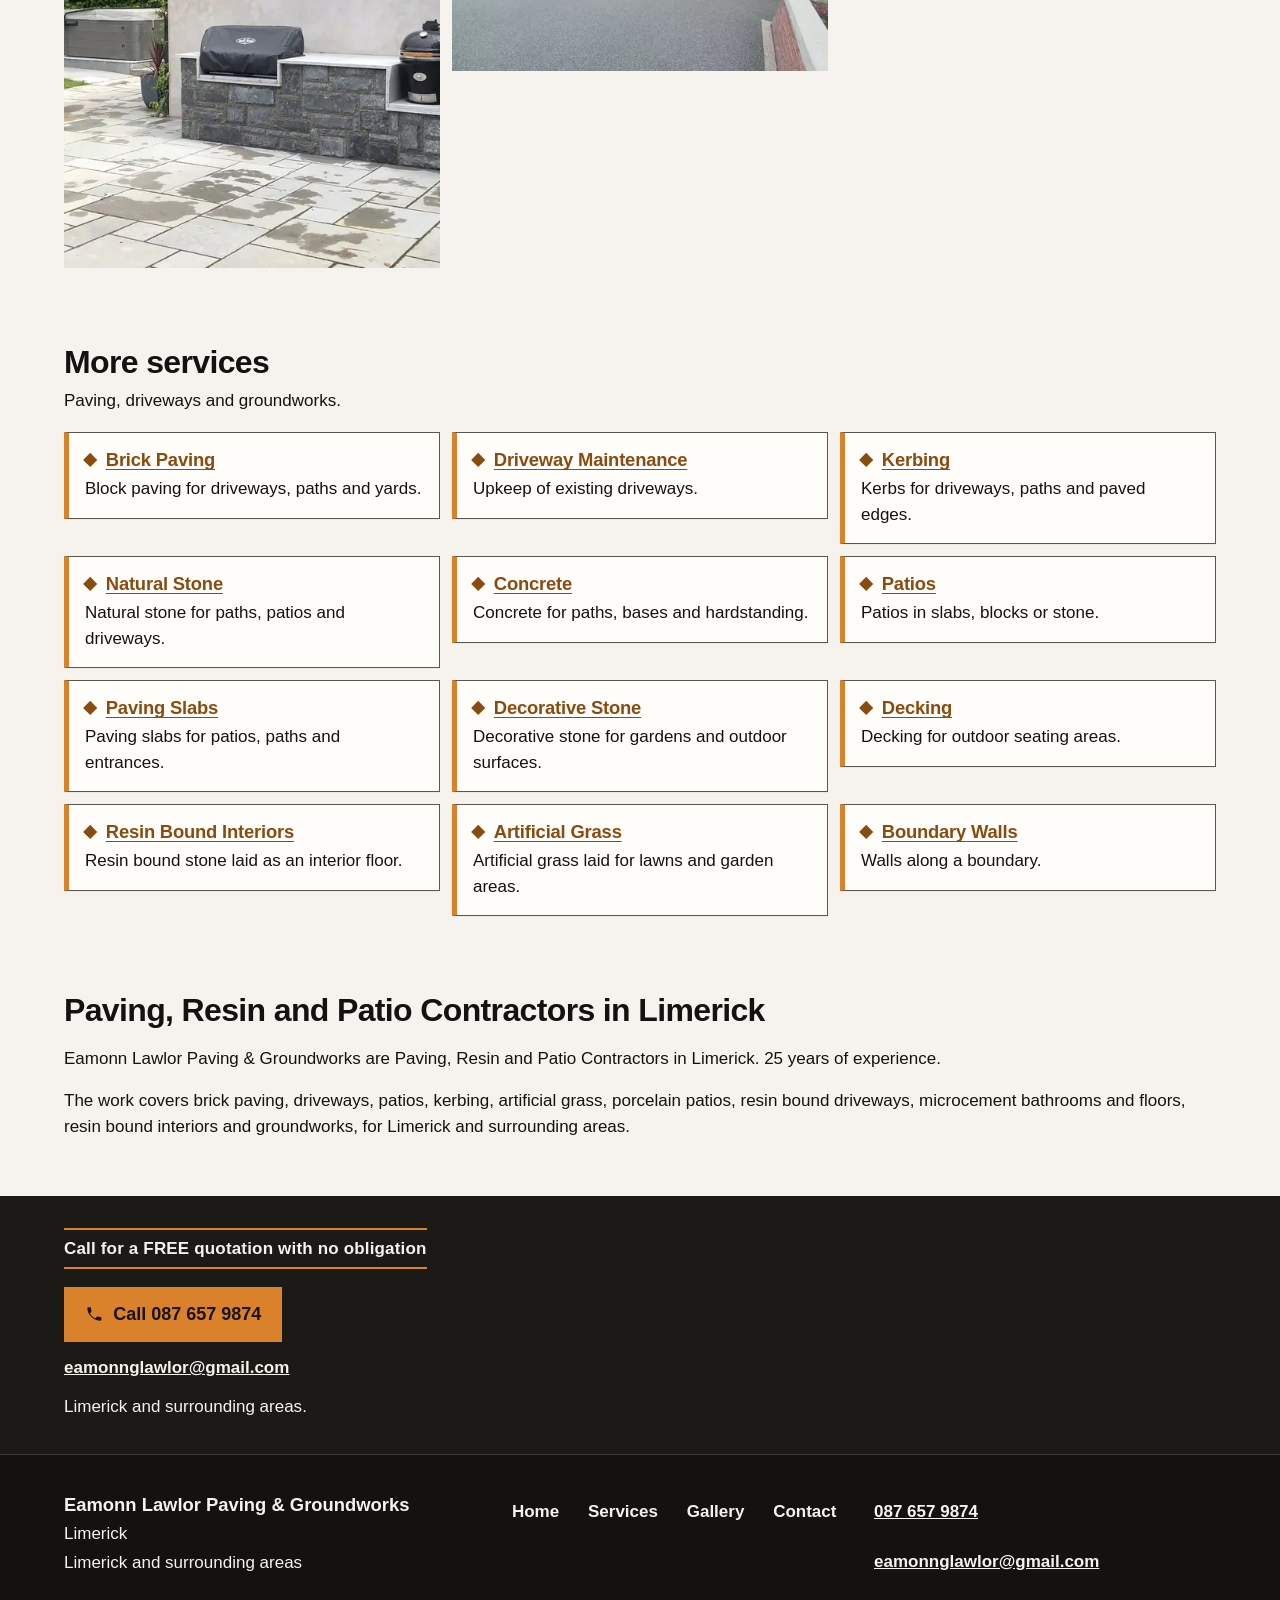
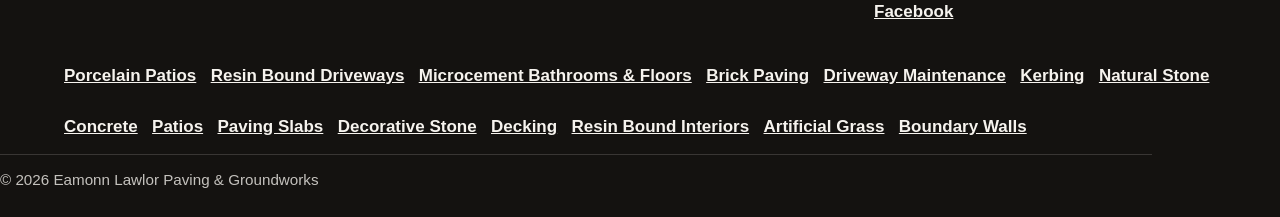
==== commit 8ecb1ed0: "Serve the job photos as responsive WebP with srcset Replace the large originals with 480, 800 and 12" ====
--- a/index.html
+++ b/index.html
@@ -227,8 +227,8 @@
         </div>
                 <div class="hero-visual">
           <picture>
-            <source srcset="images/full/resin-01.webp" type="image/webp">
-            <img src="images/full/resin-01.jpg" alt="A grey resin bound driveway in front of a red-brick house, with black iron gates and a pale gravel strip at the road edge." width="1600" height="759" fetchpriority="high" decoding="async">
+            <source type="image/webp" srcset="assets/img/gallery/resin-01-480.webp 480w, assets/img/gallery/resin-01-800.webp 800w, assets/img/gallery/resin-01-1200.webp 1200w" sizes="(min-width: 860px) 42vw, 100vw">
+            <img src="assets/img/gallery/resin-01-800.jpg" alt="A grey resin bound driveway in front of a red-brick house, with black iron gates and a pale gravel strip at the road edge." width="1600" height="759" fetchpriority="high" decoding="async">
           </picture>
         </div>
       </div>
@@ -244,7 +244,7 @@
           <a class="speciality" href="services.html#resin-bound-driveways">
             <h3>Resin Bound Driveways</h3>
             <p>Resin bound stone for driveways.</p>
-            <img src="images/thumbs/resin-01.jpg" alt="A grey resin bound driveway in front of a red-brick house, with black iron gates and a pale gravel strip at the road edge." width="600" height="284" loading="lazy" decoding="async">
+            <img src="assets/img/gallery/resin-01-480.jpg" alt="A grey resin bound driveway in front of a red-brick house, with black iron gates and a pale gravel strip at the road edge." width="600" height="284" loading="lazy" decoding="async">
           </a>
           <a class="speciality" href="services.html#microcement-bathrooms-floors">
             <h3>Microcement Bathrooms &amp; Floors</h3>
@@ -263,40 +263,40 @@
           <li>
             <a href="gallery.html#14">
               <picture>
-            <source srcset="images/thumbs/14.webp" type="image/webp">
-            <img src="images/thumbs/14.jpg" alt="A wide block-paved driveway in grey and brown blocks, with a circular centre and a buff kerb, in front of a brick house." width="600" height="600" loading="lazy" decoding="async">
+            <source type="image/webp" srcset="assets/img/gallery/14-480.webp 480w, assets/img/gallery/14-800.webp 800w, assets/img/gallery/14-1200.webp 1200w" sizes="(min-width: 900px) 30vw, 50vw">
+            <img src="assets/img/gallery/14-480.jpg" alt="A wide block-paved driveway in grey and brown blocks, with a circular centre and a buff kerb, in front of a brick house." width="600" height="600" loading="lazy" decoding="async">
           </picture>
             </a>
           </li>
           <li>
             <a href="gallery.html#10">
               <picture>
-            <source srcset="images/thumbs/10.webp" type="image/webp">
-            <img src="images/thumbs/10.jpg" alt="A block-paved driveway in mixed grey and brown blocks, with a buff kerb line, in front of a brick house." width="600" height="600" loading="lazy" decoding="async">
+            <source type="image/webp" srcset="assets/img/gallery/10-480.webp 480w, assets/img/gallery/10-800.webp 800w, assets/img/gallery/10-1200.webp 1200w" sizes="(min-width: 900px) 30vw, 50vw">
+            <img src="assets/img/gallery/10-480.jpg" alt="A block-paved driveway in mixed grey and brown blocks, with a buff kerb line, in front of a brick house." width="600" height="600" loading="lazy" decoding="async">
           </picture>
             </a>
           </li>
           <li>
             <a href="gallery.html#04">
               <picture>
-            <source srcset="images/thumbs/04.webp" type="image/webp">
-            <img src="images/thumbs/04.jpg" alt="Two circular sandstone patios edged with block kerbs, a block path, gravel beds and a block wall." width="600" height="600" loading="lazy" decoding="async">
+            <source type="image/webp" srcset="assets/img/gallery/04-480.webp 480w, assets/img/gallery/04-800.webp 800w, assets/img/gallery/04-1200.webp 1200w" sizes="(min-width: 900px) 30vw, 50vw">
+            <img src="assets/img/gallery/04-480.jpg" alt="Two circular sandstone patios edged with block kerbs, a block path, gravel beds and a block wall." width="600" height="600" loading="lazy" decoding="async">
           </picture>
             </a>
           </li>
           <li>
             <a href="gallery.html#05">
               <picture>
-            <source srcset="images/thumbs/05.webp" type="image/webp">
-            <img src="images/thumbs/05.jpg" alt="An outdoor kitchen of dark stone, with a covered barbecue and a round ceramic cooker, on large grey patio slabs." width="600" height="600" loading="lazy" decoding="async">
+            <source type="image/webp" srcset="assets/img/gallery/05-480.webp 480w, assets/img/gallery/05-800.webp 800w, assets/img/gallery/05-1200.webp 1200w" sizes="(min-width: 900px) 30vw, 50vw">
+            <img src="assets/img/gallery/05-480.jpg" alt="An outdoor kitchen of dark stone, with a covered barbecue and a round ceramic cooker, on large grey patio slabs." width="600" height="600" loading="lazy" decoding="async">
           </picture>
             </a>
           </li>
           <li>
             <a href="gallery.html#resin-05">
               <picture>
-            <source srcset="images/thumbs/resin-05.webp" type="image/webp">
-            <img src="images/thumbs/resin-05.jpg" alt="A grey resin bound driveway in front of a red-brick house, with a bench by the window and black gates." width="600" height="284" loading="lazy" decoding="async">
+            <source type="image/webp" srcset="assets/img/gallery/resin-05-480.webp 480w, assets/img/gallery/resin-05-800.webp 800w, assets/img/gallery/resin-05-1200.webp 1200w" sizes="(min-width: 900px) 30vw, 50vw">
+            <img src="assets/img/gallery/resin-05-480.jpg" alt="A grey resin bound driveway in front of a red-brick house, with a bench by the window and black gates." width="600" height="284" loading="lazy" decoding="async">
           </picture>
             </a>
           </li>
--- a/css/styles.css
+++ b/css/styles.css
@@ -424,6 +424,23 @@
   margin-top: 0.75rem;
 }
 
+.resin-row {
+  display: grid;
+  grid-template-columns: 1fr 1fr;
+  gap: 0.45rem;
+  margin-top: 0.75rem;
+}
+
+.resin-row a {
+  display: block;
+}
+
+.resin-row img {
+  display: block;
+  width: 100%;
+  height: auto;
+}
+
 .service-photo img,
 .gallery a img {
   display: block;
@@ -915,6 +932,10 @@
     grid-template-columns: 1fr 1fr 1fr;
   }
 
+  .resin-row {
+    grid-template-columns: repeat(5, 1fr);
+  }
+
   .footer-grid {
     grid-template-columns: minmax(14rem, 1.2fr) auto minmax(14rem, 1fr);
     align-items: start;
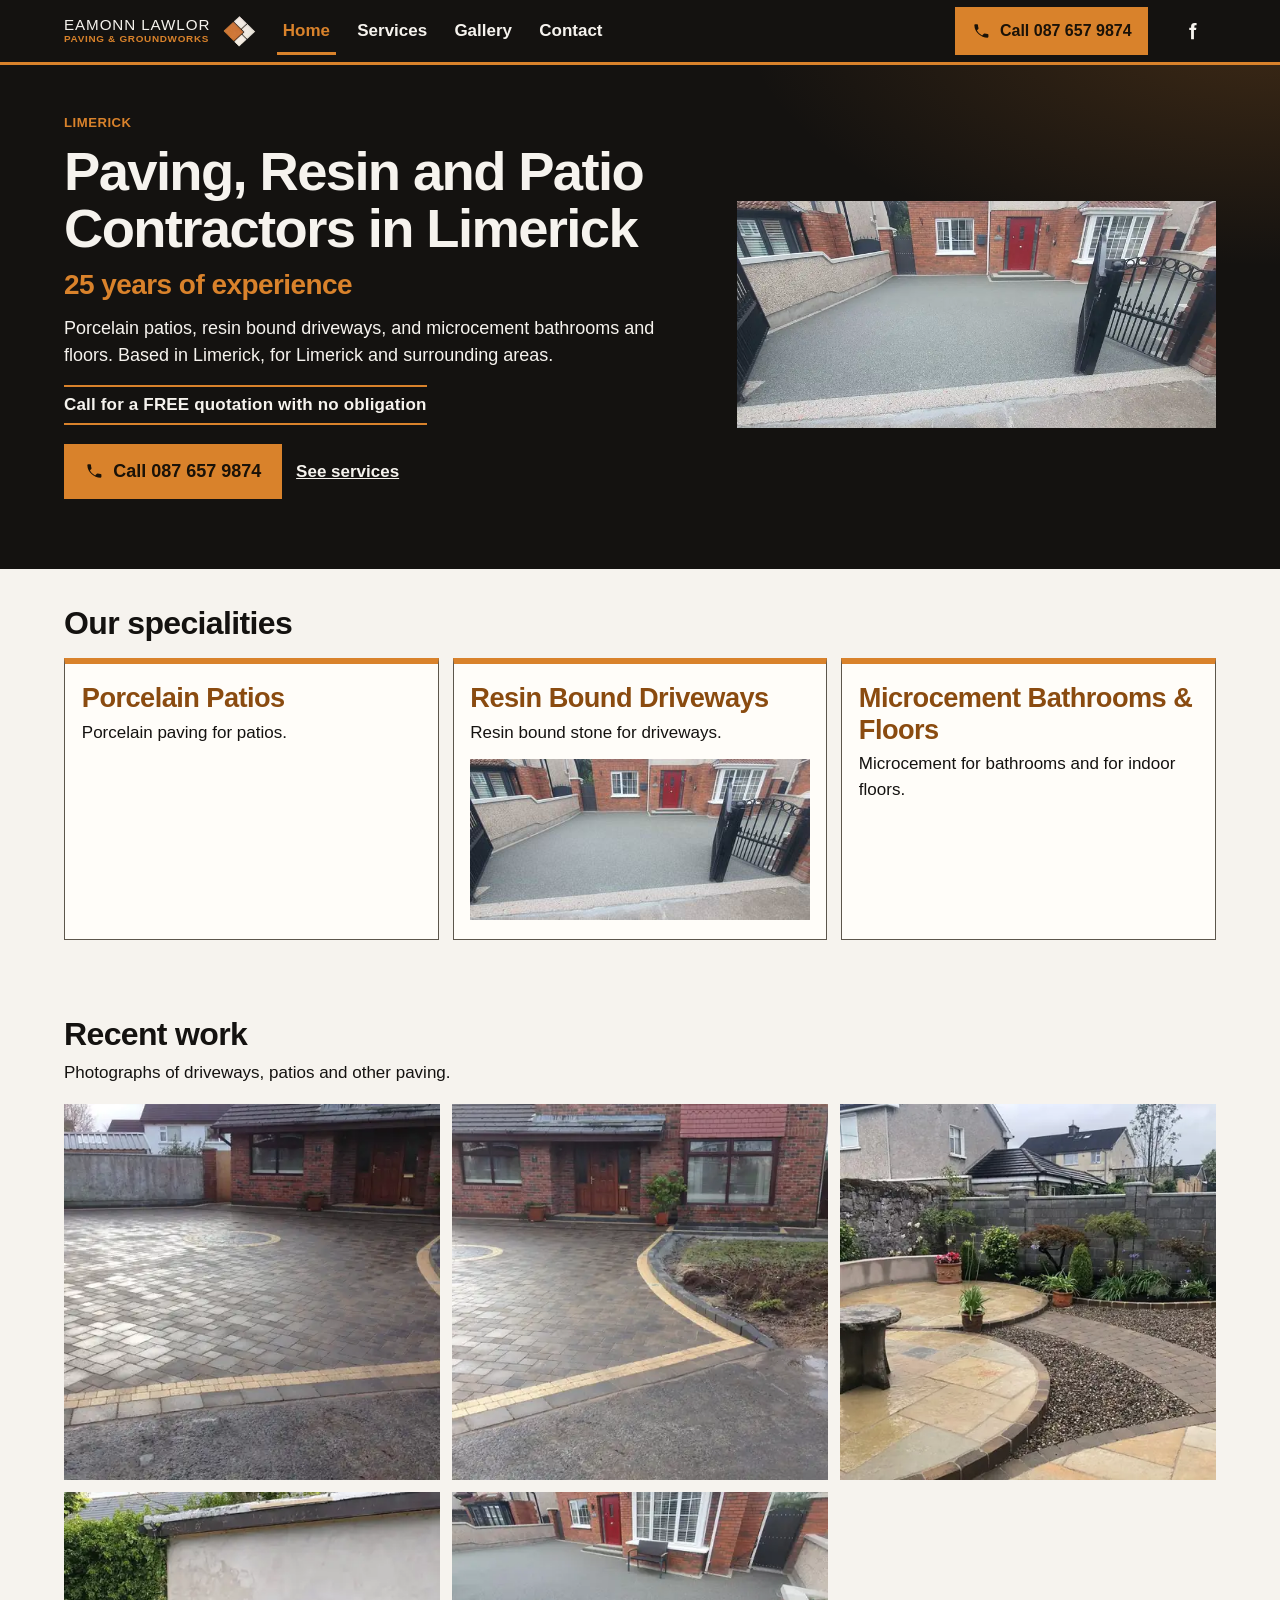
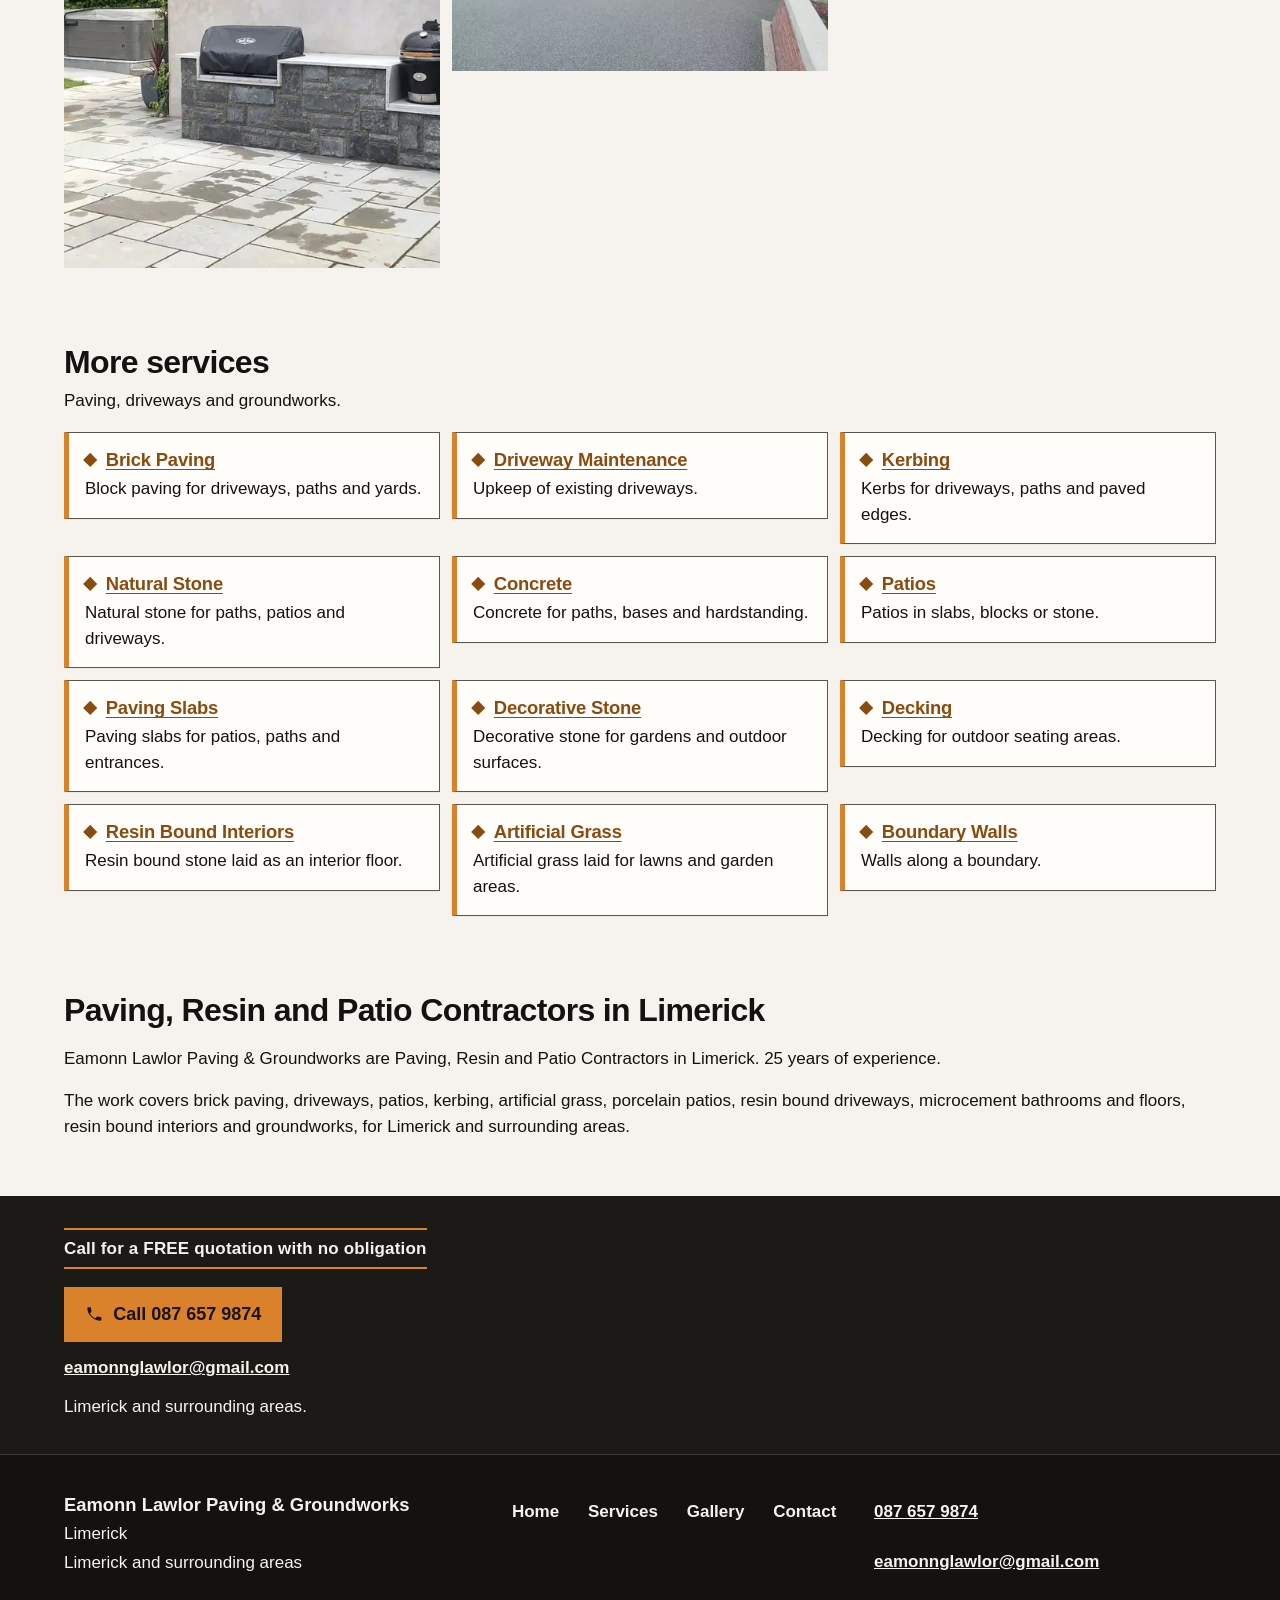
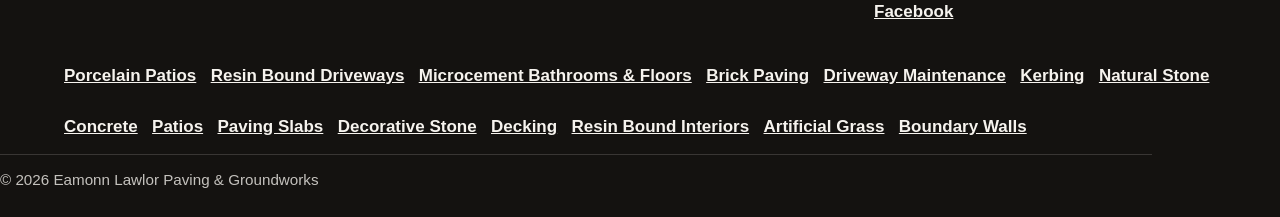
==== commit 7ae2b906: "Use the business-card logo PNG in the header Replace the drawn diamond with brand/logo-card.png, res" ====
--- a/index.html
+++ b/index.html
@@ -26,7 +26,7 @@
   <meta name="twitter:title" content="Paving, Resin and Patio Contractors in Limerick | Eamonn Lawlor">
   <meta name="twitter:description" content="Paving, Resin and Patio Contractors in Limerick. Porcelain patios, resin bound driveways and microcement. 25 years of experience. Call 087 657 9874.">
   <meta name="twitter:image" content="https://www.eamonnlawlorpaving.ie/images/og.jpg">
-  <link rel="icon" href="favicon.svg" type="image/svg+xml">
+  <link rel="icon" href="favicon-32.png" type="image/png">
   <link rel="icon" href="favicon-32.png" type="image/png" sizes="32x32">
   <link rel="apple-touch-icon" href="apple-touch-icon.png">
   <link rel="stylesheet" href="css/styles.css">
@@ -41,7 +41,7 @@
   "telephone": "+353876579874",
   "email": "eamonnglawlor@gmail.com",
   "image": "https://www.eamonnlawlorpaving.ie/images/og.jpg",
-  "logo": "https://www.eamonnlawlorpaving.ie/favicon.svg",
+  "logo": "https://www.eamonnlawlorpaving.ie/brand/logo-128.png",
   "address": {
     "@type": "PostalAddress",
     "addressLocality": "Limerick",
@@ -178,12 +178,7 @@
           <span class="brand-name">Eamonn Lawlor</span>
           <span class="brand-trade">Paving &amp; Groundworks</span>
         </span>
-        <svg class="logo" width="52" height="52" viewBox="0 0 100 100" aria-hidden="true" focusable="false">
-          <polygon fill="#D9822B" points="34,20 64,50 34,80 4,50"/>
-          <polygon fill="#F6F3EE" points="62,18 74,30 62,42 50,30"/>
-          <polygon fill="#F6F3EE" points="83,35 98,50 83,65 68,50"/>
-          <polygon fill="#F6F3EE" points="62,58 74,70 62,82 50,70"/>
-        </svg>
+        <img class="logo" src="brand/logo-64.png" srcset="brand/logo-64.png 1x, brand/logo-128.png 2x" alt="" width="40" height="39">
       </a>
       <nav class="nav" aria-label="Primary">
         <a href="index.html" aria-current="page">Home</a>
--- a/css/styles.css
+++ b/css/styles.css
@@ -233,8 +233,8 @@
 }
 
 .logo {
-  width: 46px;
-  height: 46px;
+  height: 2.15rem;
+  width: auto;
   flex: none;
   display: block;
   background: transparent;
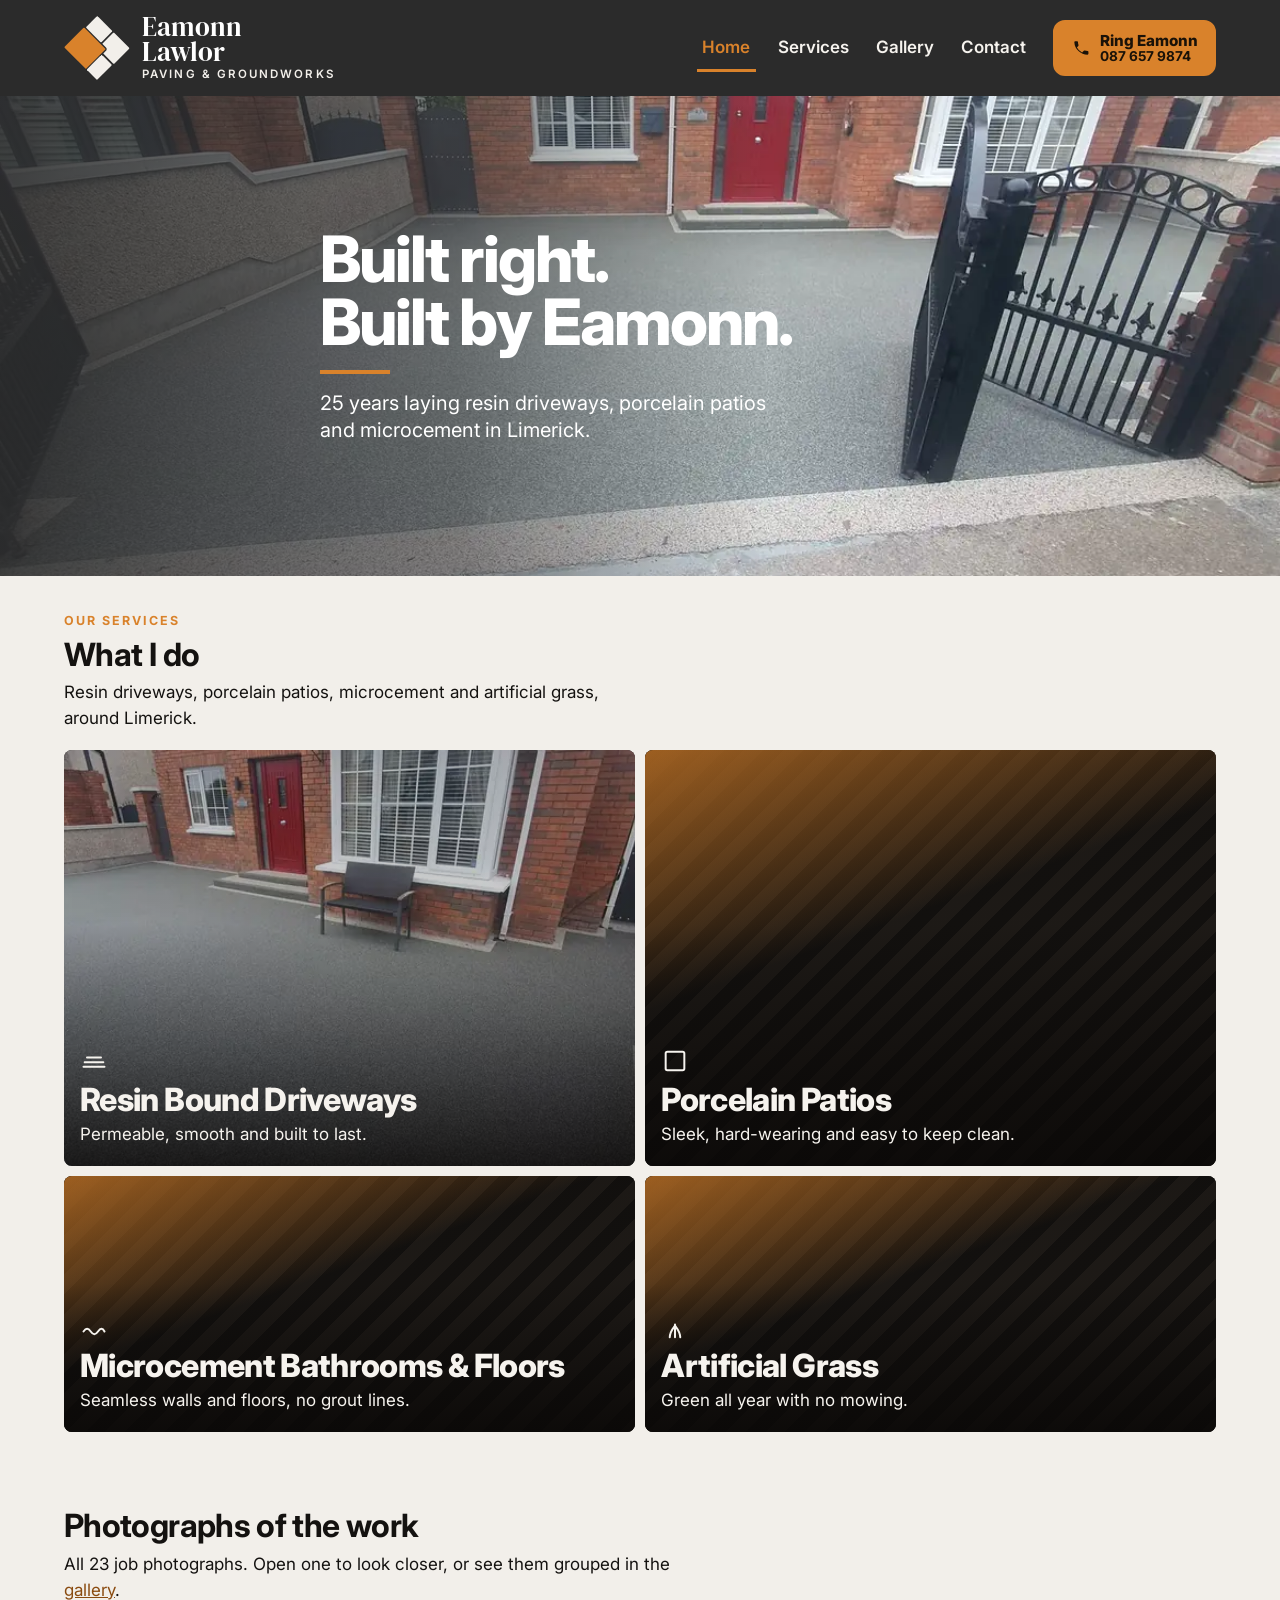
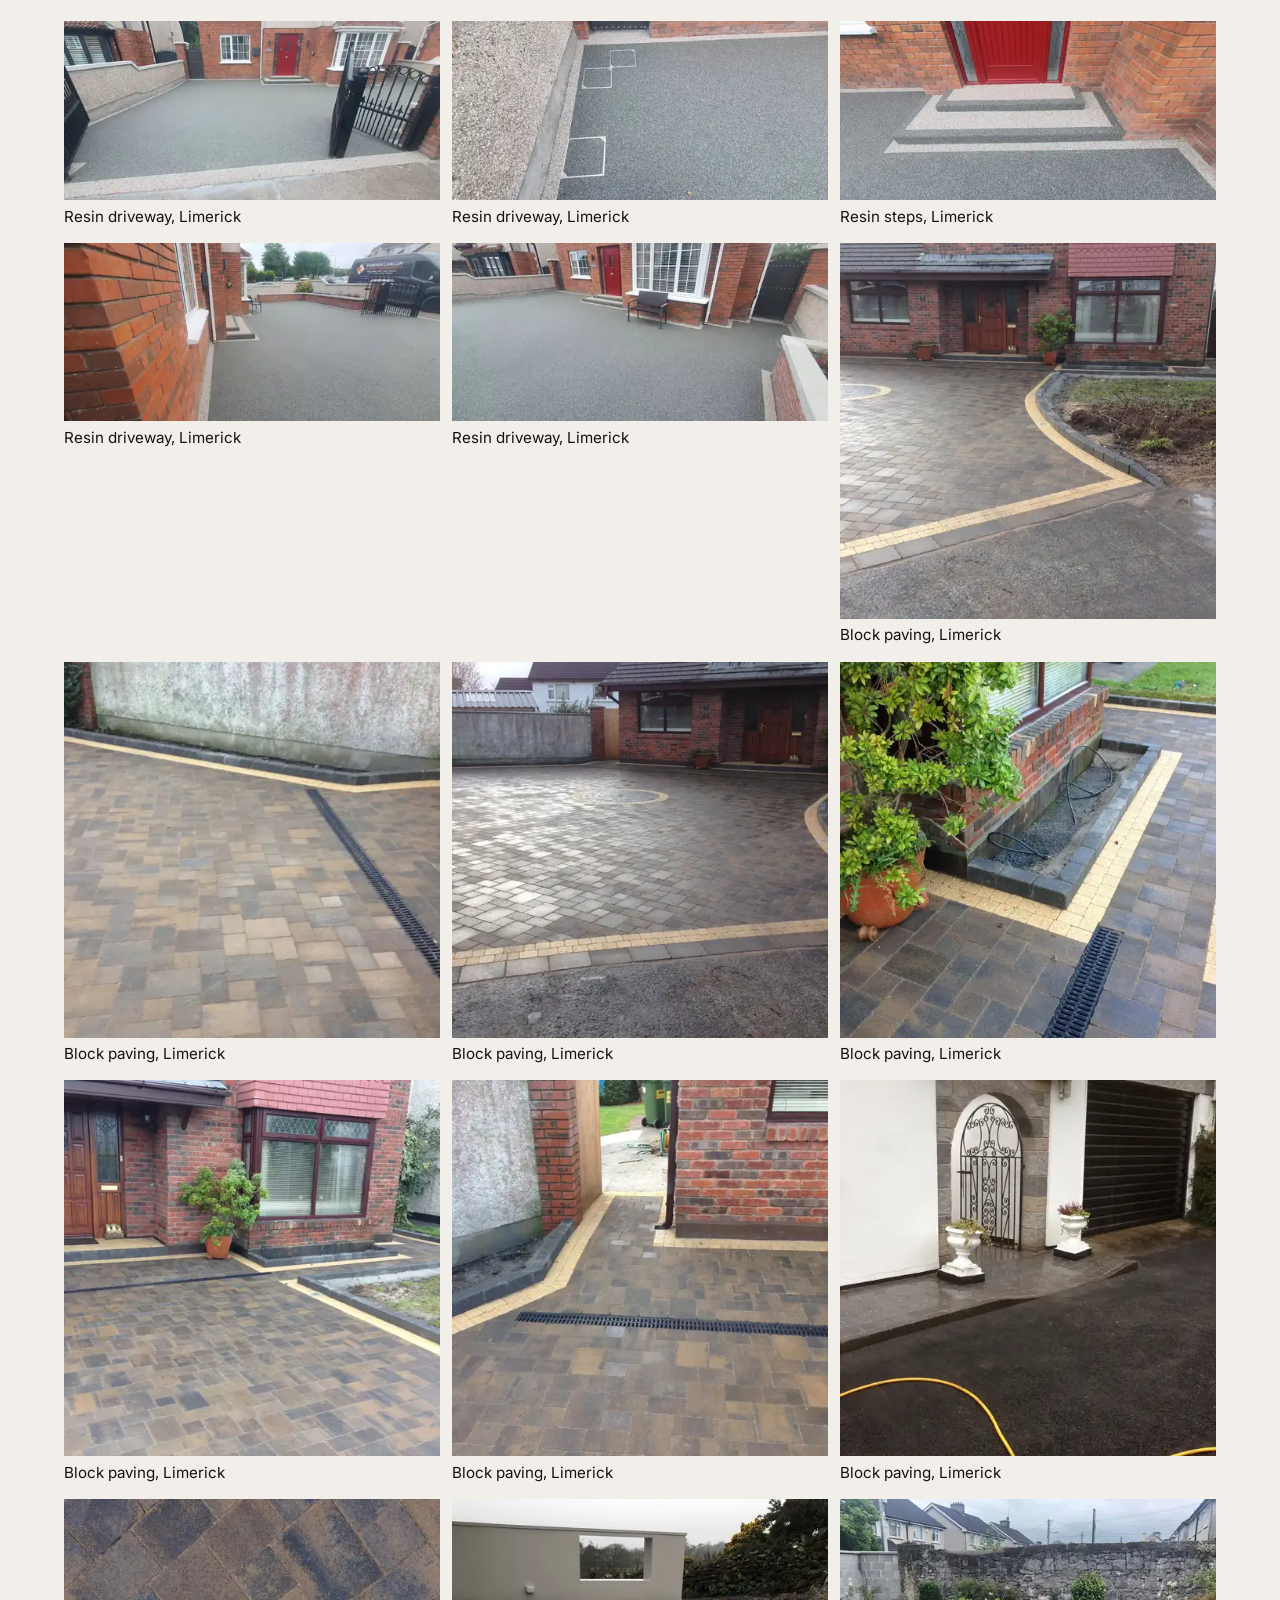
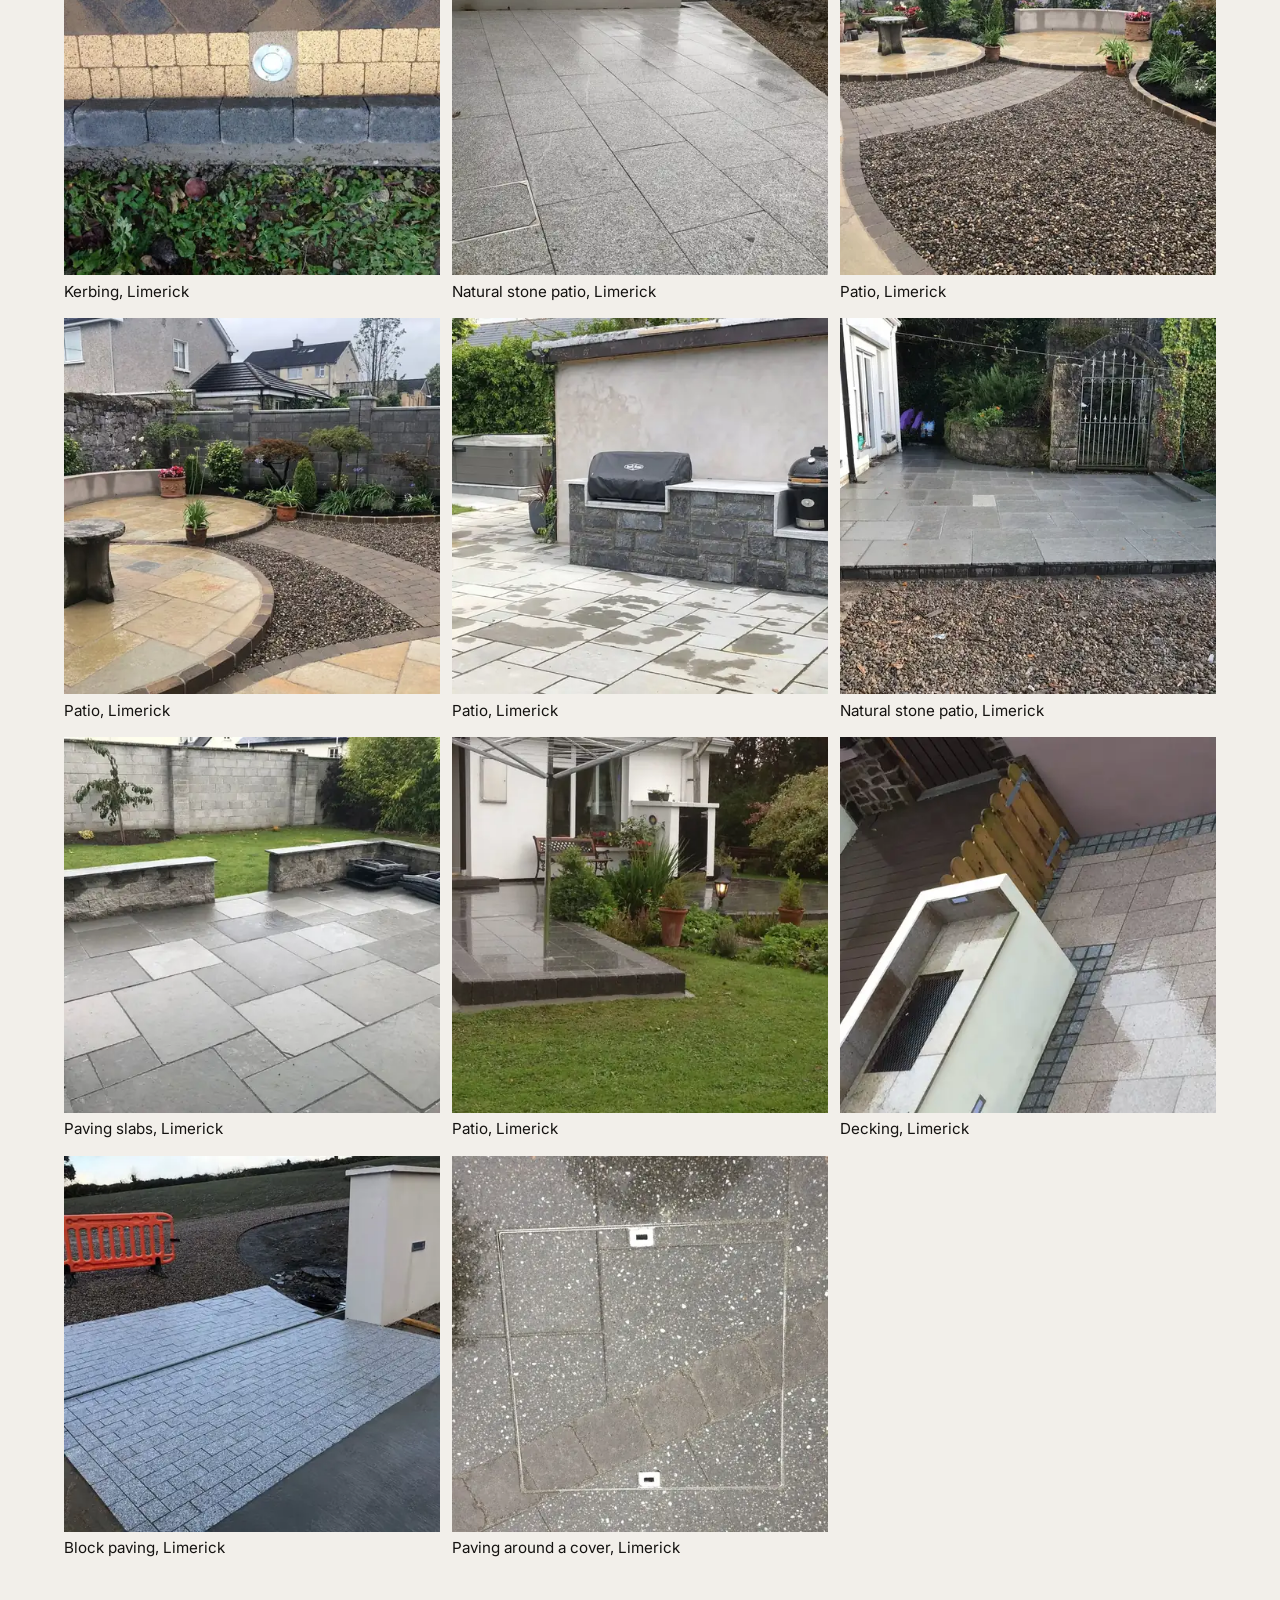
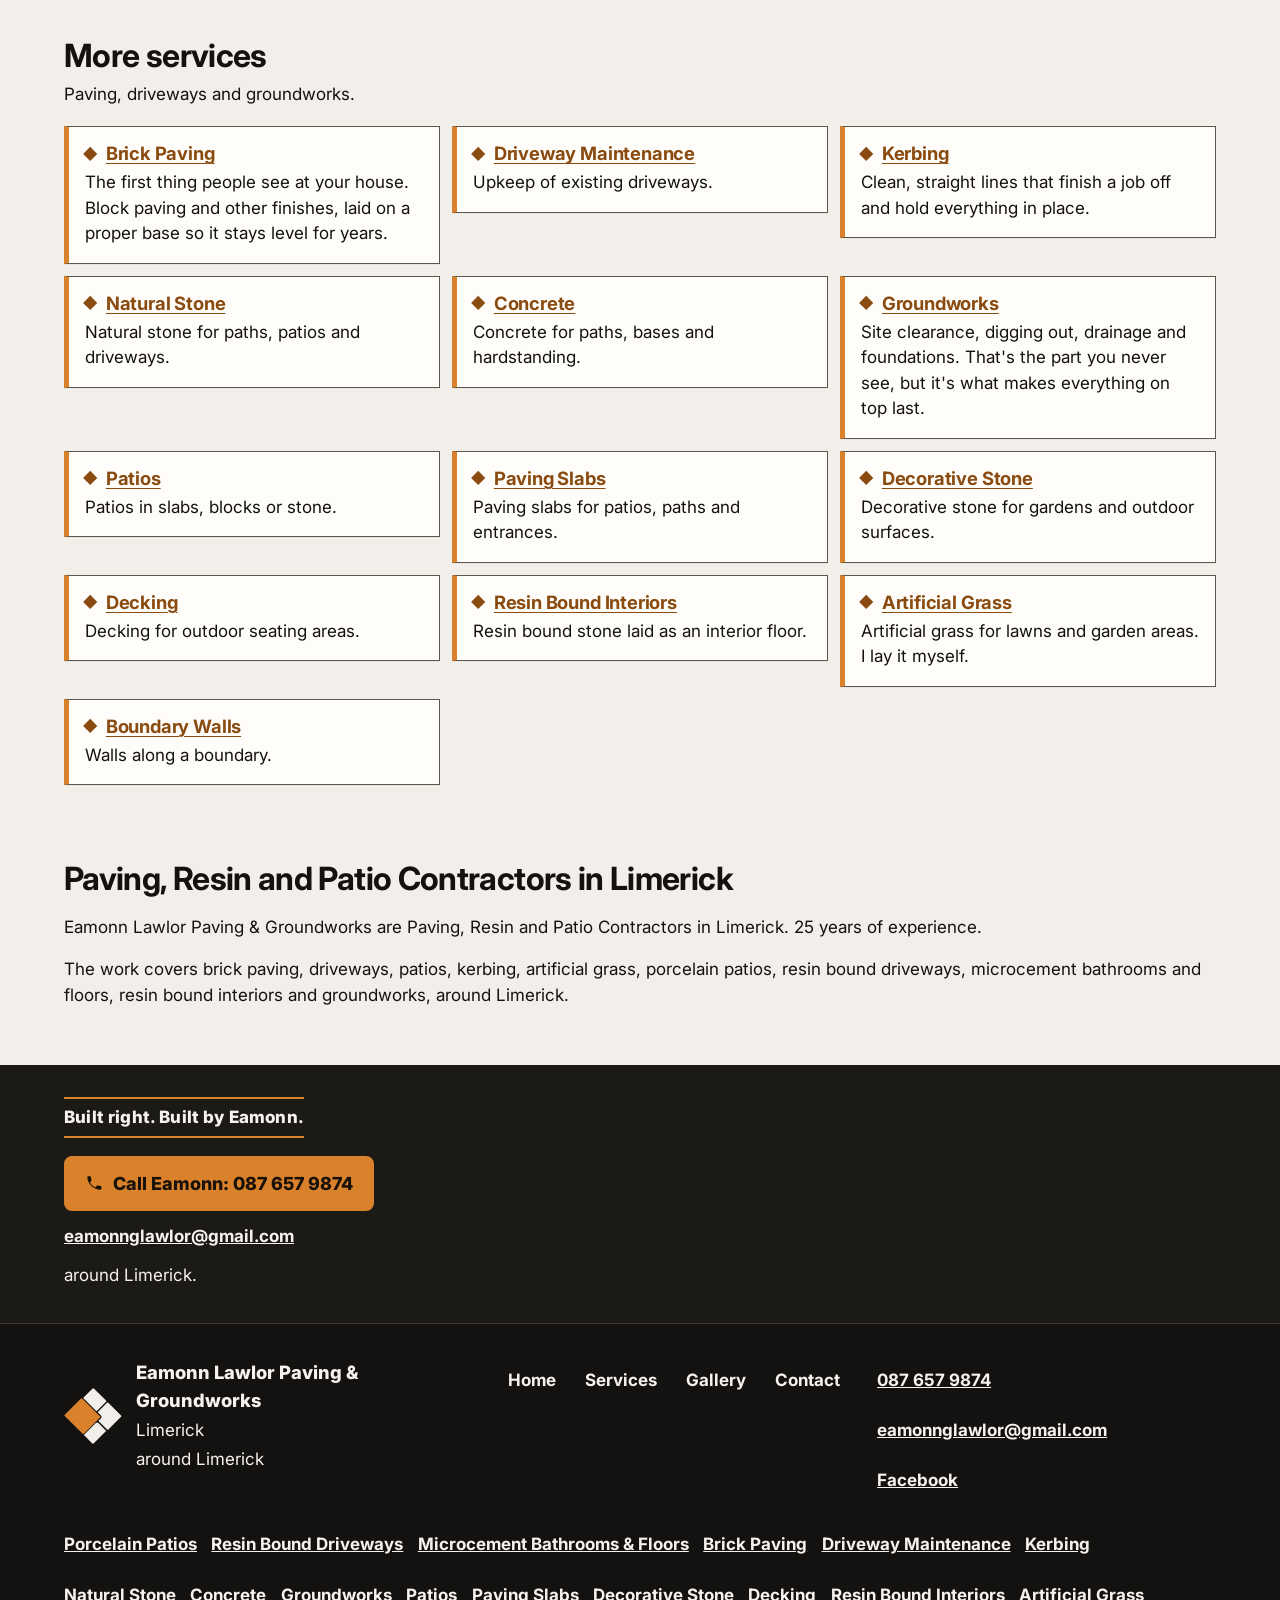
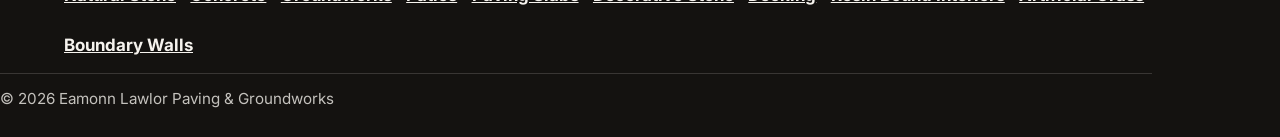
==== commit d51a74c4: "Show the Bold Craft header, hero and service tiles Use the approved logo on a taller charcoal header" ====
--- a/index.html
+++ b/index.html
@@ -29,6 +29,9 @@
   <link rel="icon" href="favicon-32.png" type="image/png">
   <link rel="icon" href="favicon-32.png" type="image/png" sizes="32x32">
   <link rel="apple-touch-icon" href="apple-touch-icon.png">
+  <link rel="preconnect" href="https://fonts.googleapis.com">
+  <link rel="preconnect" href="https://fonts.gstatic.com" crossorigin>
+  <link href="https://fonts.googleapis.com/css2?family=DM+Serif+Display&family=Inter:wght@400;600;700;800&display=swap" rel="stylesheet">
   <link rel="stylesheet" href="css/styles.css">
   <script type="application/ld+json">
 {
@@ -41,7 +44,7 @@
   "telephone": "+353876579874",
   "email": "eamonnglawlor@gmail.com",
   "image": "https://www.eamonnlawlorpaving.ie/images/og.jpg",
-  "logo": "https://www.eamonnlawlorpaving.ie/brand/logo-128.png",
+  "logo": "https://www.eamonnlawlorpaving.ie/brand/logo-dark-bg.png",
   "address": {
     "@type": "PostalAddress",
     "addressLocality": "Limerick",
@@ -63,21 +66,24 @@
         "@type": "Offer",
         "itemOffered": {
           "@type": "Service",
-          "name": "Porcelain Patios"
-        }
-      },
-      {
-        "@type": "Offer",
-        "itemOffered": {
-          "@type": "Service",
-          "name": "Resin Bound Driveways"
-        }
-      },
-      {
-        "@type": "Offer",
-        "itemOffered": {
-          "@type": "Service",
-          "name": "Microcement Bathrooms & Floors"
+          "name": "Porcelain Patios",
+          "url": "https://www.eamonnlawlorpaving.ie/porcelain-patios.html"
+        }
+      },
+      {
+        "@type": "Offer",
+        "itemOffered": {
+          "@type": "Service",
+          "name": "Resin Bound Driveways",
+          "url": "https://www.eamonnlawlorpaving.ie/resin-driveways.html"
+        }
+      },
+      {
+        "@type": "Offer",
+        "itemOffered": {
+          "@type": "Service",
+          "name": "Microcement Bathrooms & Floors",
+          "url": "https://www.eamonnlawlorpaving.ie/microcement.html"
         }
       },
       {
@@ -119,6 +125,13 @@
         "@type": "Offer",
         "itemOffered": {
           "@type": "Service",
+          "name": "Groundworks"
+        }
+      },
+      {
+        "@type": "Offer",
+        "itemOffered": {
+          "@type": "Service",
           "name": "Patios"
         }
       },
@@ -154,7 +167,8 @@
         "@type": "Offer",
         "itemOffered": {
           "@type": "Service",
-          "name": "Artificial Grass"
+          "name": "Artificial Grass",
+          "url": "https://www.eamonnlawlorpaving.ie/artificial-grass.html"
         }
       },
       {
@@ -174,11 +188,12 @@
   <header class="site-header on-dark">
     <div class="header-bar">
       <a class="brand" href="index.html">
+        <img class="logo" src="brand/logo-dark-bg.svg" width="600" height="580" alt="">
         <span class="brand-text">
-          <span class="brand-name">Eamonn Lawlor</span>
+          <span class="brand-name">Eamonn</span>
+          <span class="brand-name">Lawlor</span>
           <span class="brand-trade">Paving &amp; Groundworks</span>
         </span>
-        <img class="logo" src="brand/logo-64.png" srcset="brand/logo-64.png 1x, brand/logo-128.png 2x" alt="" width="40" height="39">
       </a>
       <nav class="nav" aria-label="Primary">
         <a href="index.html" aria-current="page">Home</a>
@@ -188,62 +203,74 @@
       </nav>
       <a class="btn header-call" href="tel:+353876579874">
         <svg viewBox="0 0 24 24" aria-hidden="true" focusable="false">
-        <path fill="currentColor" d="M6.7 10.7a15 15 0 0 0 6.6 6.6l2.1-2.1a1 1 0 0 1 1-.3 12 12 0 0 0 3.5.6 1 1 0 0 1 1 1V19a1 1 0 0 1-1 1A16 16 0 0 1 4 5a1 1 0 0 1 1-1h2.4a1 1 0 0 1 1 1 12 12 0 0 0 .6 3.5 1 1 0 0 1-.3 1l-2 2.2z"/>
-      </svg>
-        <span>Call 087 657 9874</span>
+          <path fill="currentColor" d="M6.7 10.7a15 15 0 0 0 6.6 6.6l2.1-2.1a1 1 0 0 1 1-.3 12 12 0 0 0 3.5.6 1 1 0 0 1 1 1V19a1 1 0 0 1-1 1A16 16 0 0 1 4 5a1 1 0 0 1 1-1h2.4a1 1 0 0 1 1 1 12 12 0 0 0 .6 3.5 1 1 0 0 1-.3 1l-2 2.2z"/>
+        </svg>
+        <span class="header-call-text">
+          <span class="header-call-label">Ring Eamonn</span>
+          <span class="header-call-number">087 657 9874</span>
+        </span>
       </a>
-      <div class="header-social">
-        <a class="fb" href="https://www.facebook.com/eamonnglawlor" target="_blank" rel="me noopener noreferrer" aria-label="Eamonn Lawlor on Facebook">
-          <svg viewBox="0 0 24 24" aria-hidden="true" focusable="false">
-        <path fill="currentColor" d="M14.6 8.4V6.8c0-.7.3-1.1 1.2-1.1H17V3.2h-2.2C12.1 3.2 11 4.6 11 6.9v1.5H9v2.5h2V21h3.1v-10.1h2.3l.4-2.5h-2.2z"/>
-      </svg>
-        </a>
-      </div>
     </div>
   </header>
   <main id="main">
-    <section class="hero on-dark">
-      <div class="wrap hero-inner">
-        <div class="hero-copy">
-          <p class="kicker">Limerick</p>
-          <h1>Paving, Resin and Patio Contractors in Limerick</h1>
-          <p class="experience">25 years of experience</p>
-          <p class="lede">Porcelain patios, resin bound driveways, and microcement bathrooms and floors. Based in Limerick, for Limerick and surrounding areas<!-- PLACEHOLDER: confirm service area with Eamonn -->.</p>
-          <p class="tagline">Call for a FREE quotation with no obligation</p>
-          <div class="hero-actions">
-            <a class="btn" href="tel:+353876579874">
-          <svg viewBox="0 0 24 24" aria-hidden="true" focusable="false">
-        <path fill="currentColor" d="M6.7 10.7a15 15 0 0 0 6.6 6.6l2.1-2.1a1 1 0 0 1 1-.3 12 12 0 0 0 3.5.6 1 1 0 0 1 1 1V19a1 1 0 0 1-1 1A16 16 0 0 1 4 5a1 1 0 0 1 1-1h2.4a1 1 0 0 1 1 1 12 12 0 0 0 .6 3.5 1 1 0 0 1-.3 1l-2 2.2z"/>
-      </svg>
-          <span>Call 087 657 9874</span>
-        </a>
-            <a class="text-link" href="services.html">See services</a>
-          </div>
-        </div>
-                <div class="hero-visual">
-          <picture>
-            <source type="image/webp" srcset="assets/img/gallery/resin-01-480.webp 480w, assets/img/gallery/resin-01-800.webp 800w, assets/img/gallery/resin-01-1200.webp 1200w" sizes="(min-width: 860px) 42vw, 100vw">
-            <img src="assets/img/gallery/resin-01-800.jpg" alt="A grey resin bound driveway in front of a red-brick house, with black iron gates and a pale gravel strip at the road edge." width="1600" height="759" fetchpriority="high" decoding="async">
-          </picture>
-        </div>
+    <section class="hero craft-hero on-dark">
+      <picture class="hero-photo">
+        <source type="image/webp" srcset="assets/img/gallery/resin-01-480.webp 480w, assets/img/gallery/resin-01-800.webp 800w, assets/img/gallery/resin-01-1200.webp 1200w" sizes="100vw">
+        <img src="assets/img/gallery/resin-01-800.jpg" alt="A grey resin bound driveway in front of a red-brick house, with black iron gates and a pale gravel strip at the road edge." width="1200" height="569" fetchpriority="high" decoding="async">
+      </picture>
+      <div class="hero-shade" aria-hidden="true"></div>
+      <div class="wrap hero-copy">
+        <h1><span>Built right.</span><span>Built by Eamonn.</span></h1>
+        <div class="hero-rule"></div>
+        <p class="hero-sub">25 years laying resin driveways, porcelain patios and microcement in Limerick.</p>
       </div>
     </section>
-    <section class="panel" aria-labelledby="specialities-heading">
+    <section class="panel services-home" aria-labelledby="specialities-heading">
       <div class="wrap">
-        <h2 id="specialities-heading">Our specialities</h2>
-        <div class="specialities">
-          <a class="speciality" href="services.html#porcelain-patios">
-            <h3>Porcelain Patios</h3>
-            <p>Porcelain paving for patios.</p>
-          </a>
-          <a class="speciality" href="services.html#resin-bound-driveways">
-            <h3>Resin Bound Driveways</h3>
-            <p>Resin bound stone for driveways.</p>
-            <img src="assets/img/gallery/resin-01-480.jpg" alt="A grey resin bound driveway in front of a red-brick house, with black iron gates and a pale gravel strip at the road edge." width="600" height="284" loading="lazy" decoding="async">
-          </a>
-          <a class="speciality" href="services.html#microcement-bathrooms-floors">
-            <h3>Microcement Bathrooms &amp; Floors</h3>
-            <p>Microcement for bathrooms and for indoor floors.</p>
+        <p class="eyebrow">Our services</p>
+        <h2 id="specialities-heading">What I do</h2>
+        <p class="services-intro">Resin driveways, porcelain patios, microcement and artificial grass, around Limerick<!-- PLACEHOLDER: confirm service area with Eamonn -->.</p>
+        <div class="tile-row">
+          <a class="tile tile-lg" href="resin-driveways.html">
+            <picture>
+              <source type="image/webp" srcset="assets/img/gallery/resin-05-480.webp 480w, assets/img/gallery/resin-05-800.webp 800w, assets/img/gallery/resin-05-1200.webp 1200w" sizes="(min-width: 800px) 50vw, 100vw">
+              <img src="assets/img/gallery/resin-05-800.jpg" alt="" width="800" height="379" loading="lazy" decoding="async">
+            </picture>
+            <div class="tile-shade" aria-hidden="true"></div>
+            <div class="tile-copy">
+              <svg class="tile-icon" viewBox="0 0 24 24" aria-hidden="true" focusable="false"><path d="M3 17h18M4 13h16M6 9h12" fill="none" stroke="currentColor" stroke-width="1.7" stroke-linecap="round"/></svg>
+              <p class="tile-title">Resin Bound Driveways</p>
+              <p>Permeable, smooth and built to last.</p>
+            </div>
+          </a>
+          <a class="tile tile-lg" href="porcelain-patios.html">
+            <div class="tile-pattern" aria-hidden="true"></div>
+            <div class="tile-shade" aria-hidden="true"></div>
+            <div class="tile-copy">
+              <svg class="tile-icon" viewBox="0 0 24 24" aria-hidden="true" focusable="false"><rect x="4" y="4" width="16" height="16" rx="1.5" fill="none" stroke="currentColor" stroke-width="1.7"/></svg>
+              <p class="tile-title">Porcelain Patios</p>
+              <p>Sleek, hard-wearing and easy to keep clean.</p>
+            </div>
+          </a>
+        </div>
+        <div class="tile-row">
+          <a class="tile tile-sm" href="microcement.html">
+            <div class="tile-pattern" aria-hidden="true"></div>
+            <div class="tile-shade" aria-hidden="true"></div>
+            <div class="tile-copy">
+              <svg class="tile-icon" viewBox="0 0 24 24" aria-hidden="true" focusable="false"><path d="M3 15c2.2-3.2 4-3.2 6.2 0s4 3.2 6.2 0 4-3.2 5.6 0" fill="none" stroke="currentColor" stroke-width="1.7" stroke-linecap="round"/></svg>
+              <p class="tile-title">Microcement Bathrooms &amp; Floors</p>
+              <p>Seamless walls and floors, no grout lines.</p>
+            </div>
+          </a>
+          <a class="tile tile-sm" href="artificial-grass.html">
+            <div class="tile-pattern" aria-hidden="true"></div>
+            <div class="tile-shade" aria-hidden="true"></div>
+            <div class="tile-copy">
+              <svg class="tile-icon" viewBox="0 0 24 24" aria-hidden="true" focusable="false"><path d="M12 20V9M7.5 20c.2-5 2.4-7.2 4.5-10M16.5 20c-.2-5-2.4-7.2-4.5-10" fill="none" stroke="currentColor" stroke-width="1.7" stroke-linecap="round"/></svg>
+              <p class="tile-title">Artificial Grass</p>
+              <p>Green all year with no mowing.</p>
+            </div>
           </a>
         </div>
       </div>
@@ -251,51 +278,264 @@
     <section class="panel" aria-labelledby="recent-heading">
       <div class="wrap">
         <div class="section-head">
-          <h2 id="recent-heading">Recent work</h2>
-          <p>Photographs of driveways, patios and other paving.</p>
+          <h2 id="recent-heading">Photographs of the work</h2>
+          <p>All 23 job photographs. Open one to look closer, or see them grouped in the <a href="gallery.html">gallery</a>.</p>
         </div>
         <ul class="gallery">
           <li>
-            <a href="gallery.html#14">
-              <picture>
+            <figure>
+              <button type="button" class="shot" id="resin-01" data-full="assets/img/gallery/resin-01-800.jpg" data-full-webp="assets/img/gallery/resin-01-1200.webp" data-width="1200" data-height="569" data-caption="Resin driveway, Limerick">
+                <picture>
+            <source type="image/webp" srcset="assets/img/gallery/resin-01-480.webp 480w, assets/img/gallery/resin-01-800.webp 800w, assets/img/gallery/resin-01-1200.webp 1200w" sizes="(min-width: 900px) 30vw, 50vw">
+            <img src="assets/img/gallery/resin-01-800.jpg" alt="A grey resin bound driveway in front of a red-brick house, with black iron gates and a pale gravel strip at the road edge." width="800" height="379" loading="lazy" decoding="async">
+          </picture>
+              </button>
+              <figcaption>Resin driveway, Limerick</figcaption>
+            </figure>
+          </li>
+          <li>
+            <figure>
+              <button type="button" class="shot" id="resin-02" data-full="assets/img/gallery/resin-02-800.jpg" data-full-webp="assets/img/gallery/resin-02-1200.webp" data-width="1200" data-height="569" data-caption="Resin driveway, Limerick">
+                <picture>
+            <source type="image/webp" srcset="assets/img/gallery/resin-02-480.webp 480w, assets/img/gallery/resin-02-800.webp 800w, assets/img/gallery/resin-02-1200.webp 1200w" sizes="(min-width: 900px) 30vw, 50vw">
+            <img src="assets/img/gallery/resin-02-800.jpg" alt="A close view of grey resin bound surfacing with square utility covers, a gravel border and a concrete edge." width="800" height="379" loading="lazy" decoding="async">
+          </picture>
+              </button>
+              <figcaption>Resin driveway, Limerick</figcaption>
+            </figure>
+          </li>
+          <li>
+            <figure>
+              <button type="button" class="shot" id="resin-03" data-full="assets/img/gallery/resin-03-800.jpg" data-full-webp="assets/img/gallery/resin-03-1200.webp" data-width="1200" data-height="569" data-caption="Resin steps, Limerick">
+                <picture>
+            <source type="image/webp" srcset="assets/img/gallery/resin-03-480.webp 480w, assets/img/gallery/resin-03-800.webp 800w, assets/img/gallery/resin-03-1200.webp 1200w" sizes="(min-width: 900px) 30vw, 50vw">
+            <img src="assets/img/gallery/resin-03-800.jpg" alt="Steps up to a red front door, with pale aggregate on the treads and grey resin bound surfacing on either side." width="800" height="379" loading="lazy" decoding="async">
+          </picture>
+              </button>
+              <figcaption>Resin steps, Limerick</figcaption>
+            </figure>
+          </li>
+          <li>
+            <figure>
+              <button type="button" class="shot" id="resin-04" data-full="assets/img/gallery/resin-04-800.jpg" data-full-webp="assets/img/gallery/resin-04-1200.webp" data-width="1200" data-height="569" data-caption="Resin driveway, Limerick">
+                <picture>
+            <source type="image/webp" srcset="assets/img/gallery/resin-04-480.webp 480w, assets/img/gallery/resin-04-800.webp 800w, assets/img/gallery/resin-04-1200.webp 1200w" sizes="(min-width: 900px) 30vw, 50vw">
+            <img src="assets/img/gallery/resin-04-800.jpg" alt="A grey resin bound driveway beside a red-brick house, with steps to a side door." width="800" height="379" loading="lazy" decoding="async">
+          </picture>
+              </button>
+              <figcaption>Resin driveway, Limerick</figcaption>
+            </figure>
+          </li>
+          <li>
+            <figure>
+              <button type="button" class="shot" id="resin-05" data-full="assets/img/gallery/resin-05-800.jpg" data-full-webp="assets/img/gallery/resin-05-1200.webp" data-width="1200" data-height="569" data-caption="Resin driveway, Limerick">
+                <picture>
+            <source type="image/webp" srcset="assets/img/gallery/resin-05-480.webp 480w, assets/img/gallery/resin-05-800.webp 800w, assets/img/gallery/resin-05-1200.webp 1200w" sizes="(min-width: 900px) 30vw, 50vw">
+            <img src="assets/img/gallery/resin-05-800.jpg" alt="A grey resin bound driveway in front of a red-brick house, with a bench by the window and black gates." width="800" height="379" loading="lazy" decoding="async">
+          </picture>
+              </button>
+              <figcaption>Resin driveway, Limerick</figcaption>
+            </figure>
+          </li>
+          <li>
+            <figure>
+              <button type="button" class="shot" id="10" data-full="assets/img/gallery/10-800.jpg" data-full-webp="assets/img/gallery/10-1200.webp" data-width="1200" data-height="1200" data-caption="Block paving, Limerick">
+                <picture>
+            <source type="image/webp" srcset="assets/img/gallery/10-480.webp 480w, assets/img/gallery/10-800.webp 800w, assets/img/gallery/10-1200.webp 1200w" sizes="(min-width: 900px) 30vw, 50vw">
+            <img src="assets/img/gallery/10-800.jpg" alt="A block-paved driveway in mixed grey and brown blocks, with a buff kerb line, in front of a brick house." width="800" height="800" loading="lazy" decoding="async">
+          </picture>
+              </button>
+              <figcaption>Block paving, Limerick</figcaption>
+            </figure>
+          </li>
+          <li>
+            <figure>
+              <button type="button" class="shot" id="11" data-full="assets/img/gallery/11-800.jpg" data-full-webp="assets/img/gallery/11-1200.webp" data-width="1200" data-height="1200" data-caption="Block paving, Limerick">
+                <picture>
+            <source type="image/webp" srcset="assets/img/gallery/11-480.webp 480w, assets/img/gallery/11-800.webp 800w, assets/img/gallery/11-1200.webp 1200w" sizes="(min-width: 900px) 30vw, 50vw">
+            <img src="assets/img/gallery/11-800.jpg" alt="Brown and grey block paving with a buff kerb, a dark channel drain and a dark kerb along a rendered wall." width="800" height="800" loading="lazy" decoding="async">
+          </picture>
+              </button>
+              <figcaption>Block paving, Limerick</figcaption>
+            </figure>
+          </li>
+          <li>
+            <figure>
+              <button type="button" class="shot" id="14" data-full="assets/img/gallery/14-800.jpg" data-full-webp="assets/img/gallery/14-1200.webp" data-width="1200" data-height="1200" data-caption="Block paving, Limerick">
+                <picture>
             <source type="image/webp" srcset="assets/img/gallery/14-480.webp 480w, assets/img/gallery/14-800.webp 800w, assets/img/gallery/14-1200.webp 1200w" sizes="(min-width: 900px) 30vw, 50vw">
-            <img src="assets/img/gallery/14-480.jpg" alt="A wide block-paved driveway in grey and brown blocks, with a circular centre and a buff kerb, in front of a brick house." width="600" height="600" loading="lazy" decoding="async">
-          </picture>
-            </a>
-          </li>
-          <li>
-            <a href="gallery.html#10">
-              <picture>
-            <source type="image/webp" srcset="assets/img/gallery/10-480.webp 480w, assets/img/gallery/10-800.webp 800w, assets/img/gallery/10-1200.webp 1200w" sizes="(min-width: 900px) 30vw, 50vw">
-            <img src="assets/img/gallery/10-480.jpg" alt="A block-paved driveway in mixed grey and brown blocks, with a buff kerb line, in front of a brick house." width="600" height="600" loading="lazy" decoding="async">
-          </picture>
-            </a>
-          </li>
-          <li>
-            <a href="gallery.html#04">
-              <picture>
+            <img src="assets/img/gallery/14-800.jpg" alt="A wide block-paved driveway in grey and brown blocks, with a circular centre and a buff kerb, in front of a brick house." width="800" height="800" loading="lazy" decoding="async">
+          </picture>
+              </button>
+              <figcaption>Block paving, Limerick</figcaption>
+            </figure>
+          </li>
+          <li>
+            <figure>
+              <button type="button" class="shot" id="15" data-full="assets/img/gallery/15-800.jpg" data-full-webp="assets/img/gallery/15-1200.webp" data-width="1200" data-height="1200" data-caption="Block paving, Limerick">
+                <picture>
+            <source type="image/webp" srcset="assets/img/gallery/15-480.webp 480w, assets/img/gallery/15-800.webp 800w, assets/img/gallery/15-1200.webp 1200w" sizes="(min-width: 900px) 30vw, 50vw">
+            <img src="assets/img/gallery/15-800.jpg" alt="Brown and grey block paving with buff kerb lines, a dark channel drain and an open gravel strip beside a brick wall." width="800" height="800" loading="lazy" decoding="async">
+          </picture>
+              </button>
+              <figcaption>Block paving, Limerick</figcaption>
+            </figure>
+          </li>
+          <li>
+            <figure>
+              <button type="button" class="shot" id="16" data-full="assets/img/gallery/16-800.jpg" data-full-webp="assets/img/gallery/16-1200.webp" data-width="1200" data-height="1200" data-caption="Block paving, Limerick">
+                <picture>
+            <source type="image/webp" srcset="assets/img/gallery/16-480.webp 480w, assets/img/gallery/16-800.webp 800w, assets/img/gallery/16-1200.webp 1200w" sizes="(min-width: 900px) 30vw, 50vw">
+            <img src="assets/img/gallery/16-800.jpg" alt="A block-paved driveway in brown and grey blocks with buff kerb lines, in front of a brick house with a bay window." width="800" height="800" loading="lazy" decoding="async">
+          </picture>
+              </button>
+              <figcaption>Block paving, Limerick</figcaption>
+            </figure>
+          </li>
+          <li>
+            <figure>
+              <button type="button" class="shot" id="17" data-full="assets/img/gallery/17-800.jpg" data-full-webp="assets/img/gallery/17-1200.webp" data-width="1200" data-height="1200" data-caption="Block paving, Limerick">
+                <picture>
+            <source type="image/webp" srcset="assets/img/gallery/17-480.webp 480w, assets/img/gallery/17-800.webp 800w, assets/img/gallery/17-1200.webp 1200w" sizes="(min-width: 900px) 30vw, 50vw">
+            <img src="assets/img/gallery/17-800.jpg" alt="A block-paved path in brown and grey blocks with a buff kerb and a dark channel drain, between brick walls." width="800" height="800" loading="lazy" decoding="async">
+          </picture>
+              </button>
+              <figcaption>Block paving, Limerick</figcaption>
+            </figure>
+          </li>
+          <li>
+            <figure>
+              <button type="button" class="shot" id="19" data-full="assets/img/gallery/19-800.jpg" data-full-webp="assets/img/gallery/19-1200.webp" data-width="1200" data-height="1200" data-caption="Block paving, Limerick">
+                <picture>
+            <source type="image/webp" srcset="assets/img/gallery/19-480.webp 480w, assets/img/gallery/19-800.webp 800w, assets/img/gallery/19-1200.webp 1200w" sizes="(min-width: 900px) 30vw, 50vw">
+            <img src="assets/img/gallery/19-800.jpg" alt="Dark block paving by an arched iron gate and a roller garage door, with two white urns and a yellow hose on the wet surface in front." width="800" height="800" loading="lazy" decoding="async">
+          </picture>
+              </button>
+              <figcaption>Block paving, Limerick</figcaption>
+            </figure>
+          </li>
+          <li>
+            <figure>
+              <button type="button" class="shot" id="12" data-full="assets/img/gallery/12-800.jpg" data-full-webp="assets/img/gallery/12-1200.webp" data-width="1200" data-height="1200" data-caption="Kerbing, Limerick">
+                <picture>
+            <source type="image/webp" srcset="assets/img/gallery/12-480.webp 480w, assets/img/gallery/12-800.webp 800w, assets/img/gallery/12-1200.webp 1200w" sizes="(min-width: 900px) 30vw, 50vw">
+            <img src="assets/img/gallery/12-800.jpg" alt="Dark block paving meeting a buff block kerb, with a round ground light and a row of dark kerb stones." width="800" height="800" loading="lazy" decoding="async">
+          </picture>
+              </button>
+              <figcaption>Kerbing, Limerick</figcaption>
+            </figure>
+          </li>
+          <li>
+            <figure>
+              <button type="button" class="shot" id="01" data-full="assets/img/gallery/01-800.jpg" data-full-webp="assets/img/gallery/01-1200.webp" data-width="1200" data-height="1200" data-caption="Natural stone patio, Limerick">
+                <picture>
+            <source type="image/webp" srcset="assets/img/gallery/01-480.webp 480w, assets/img/gallery/01-800.webp 800w, assets/img/gallery/01-1200.webp 1200w" sizes="(min-width: 900px) 30vw, 50vw">
+            <img src="assets/img/gallery/01-800.jpg" alt="Grey granite paving slabs on a patio, wet from rain, beside a rendered wall with a rectangular opening and a gravel bank." width="800" height="800" loading="lazy" decoding="async">
+          </picture>
+              </button>
+              <figcaption>Natural stone patio, Limerick</figcaption>
+            </figure>
+          </li>
+          <li>
+            <figure>
+              <button type="button" class="shot" id="03" data-full="assets/img/gallery/03-800.jpg" data-full-webp="assets/img/gallery/03-1200.webp" data-width="1200" data-height="1200" data-caption="Patio, Limerick">
+                <picture>
+            <source type="image/webp" srcset="assets/img/gallery/03-480.webp 480w, assets/img/gallery/03-800.webp 800w, assets/img/gallery/03-1200.webp 1200w" sizes="(min-width: 900px) 30vw, 50vw">
+            <img src="assets/img/gallery/03-800.jpg" alt="A circular sandstone patio and a curved sandstone seating area, with a block path, gravel and a stone boundary wall." width="800" height="800" loading="lazy" decoding="async">
+          </picture>
+              </button>
+              <figcaption>Patio, Limerick</figcaption>
+            </figure>
+          </li>
+          <li>
+            <figure>
+              <button type="button" class="shot" id="04" data-full="assets/img/gallery/04-800.jpg" data-full-webp="assets/img/gallery/04-1200.webp" data-width="1200" data-height="1200" data-caption="Patio, Limerick">
+                <picture>
             <source type="image/webp" srcset="assets/img/gallery/04-480.webp 480w, assets/img/gallery/04-800.webp 800w, assets/img/gallery/04-1200.webp 1200w" sizes="(min-width: 900px) 30vw, 50vw">
-            <img src="assets/img/gallery/04-480.jpg" alt="Two circular sandstone patios edged with block kerbs, a block path, gravel beds and a block wall." width="600" height="600" loading="lazy" decoding="async">
-          </picture>
-            </a>
-          </li>
-          <li>
-            <a href="gallery.html#05">
-              <picture>
+            <img src="assets/img/gallery/04-800.jpg" alt="Two circular sandstone patios edged with block kerbs, a block path, gravel beds and a block wall." width="800" height="800" loading="lazy" decoding="async">
+          </picture>
+              </button>
+              <figcaption>Patio, Limerick</figcaption>
+            </figure>
+          </li>
+          <li>
+            <figure>
+              <button type="button" class="shot" id="05" data-full="assets/img/gallery/05-800.jpg" data-full-webp="assets/img/gallery/05-1200.webp" data-width="1200" data-height="1200" data-caption="Patio, Limerick">
+                <picture>
             <source type="image/webp" srcset="assets/img/gallery/05-480.webp 480w, assets/img/gallery/05-800.webp 800w, assets/img/gallery/05-1200.webp 1200w" sizes="(min-width: 900px) 30vw, 50vw">
-            <img src="assets/img/gallery/05-480.jpg" alt="An outdoor kitchen of dark stone, with a covered barbecue and a round ceramic cooker, on large grey patio slabs." width="600" height="600" loading="lazy" decoding="async">
-          </picture>
-            </a>
-          </li>
-          <li>
-            <a href="gallery.html#resin-05">
-              <picture>
-            <source type="image/webp" srcset="assets/img/gallery/resin-05-480.webp 480w, assets/img/gallery/resin-05-800.webp 800w, assets/img/gallery/resin-05-1200.webp 1200w" sizes="(min-width: 900px) 30vw, 50vw">
-            <img src="assets/img/gallery/resin-05-480.jpg" alt="A grey resin bound driveway in front of a red-brick house, with a bench by the window and black gates." width="600" height="284" loading="lazy" decoding="async">
-          </picture>
-            </a>
-          </li>
-        </ul>
+            <img src="assets/img/gallery/05-800.jpg" alt="An outdoor kitchen of dark stone, with a covered barbecue and a round ceramic cooker, on large grey patio slabs." width="800" height="800" loading="lazy" decoding="async">
+          </picture>
+              </button>
+              <figcaption>Patio, Limerick</figcaption>
+            </figure>
+          </li>
+          <li>
+            <figure>
+              <button type="button" class="shot" id="06" data-full="assets/img/gallery/06-800.jpg" data-full-webp="assets/img/gallery/06-1200.webp" data-width="1200" data-height="1200" data-caption="Natural stone patio, Limerick">
+                <picture>
+            <source type="image/webp" srcset="assets/img/gallery/06-480.webp 480w, assets/img/gallery/06-800.webp 800w, assets/img/gallery/06-1200.webp 1200w" sizes="(min-width: 900px) 30vw, 50vw">
+            <img src="assets/img/gallery/06-800.jpg" alt="Grey natural-stone patio slabs with a dark kerb, in front of a stone wall and an iron gate, with gravel in the foreground." width="800" height="800" loading="lazy" decoding="async">
+          </picture>
+              </button>
+              <figcaption>Natural stone patio, Limerick</figcaption>
+            </figure>
+          </li>
+          <li>
+            <figure>
+              <button type="button" class="shot" id="08" data-full="assets/img/gallery/08-800.jpg" data-full-webp="assets/img/gallery/08-1200.webp" data-width="1200" data-height="1200" data-caption="Paving slabs, Limerick">
+                <picture>
+            <source type="image/webp" srcset="assets/img/gallery/08-480.webp 480w, assets/img/gallery/08-800.webp 800w, assets/img/gallery/08-1200.webp 1200w" sizes="(min-width: 900px) 30vw, 50vw">
+            <img src="assets/img/gallery/08-800.jpg" alt="Large grey stone patio slabs, wet from rain, with low stone walls and a block boundary wall beyond a lawn." width="800" height="800" loading="lazy" decoding="async">
+          </picture>
+              </button>
+              <figcaption>Paving slabs, Limerick</figcaption>
+            </figure>
+          </li>
+          <li>
+            <figure>
+              <button type="button" class="shot" id="20" data-full="assets/img/gallery/20-800.jpg" data-full-webp="assets/img/gallery/20-1200.webp" data-width="1200" data-height="1200" data-caption="Patio, Limerick">
+                <picture>
+            <source type="image/webp" srcset="assets/img/gallery/20-480.webp 480w, assets/img/gallery/20-800.webp 800w, assets/img/gallery/20-1200.webp 1200w" sizes="(min-width: 900px) 30vw, 50vw">
+            <img src="assets/img/gallery/20-800.jpg" alt="A raised patio of dark speckled slabs with a block edge, beside a lawn and planting, with a wet paved area further back." width="800" height="800" loading="lazy" decoding="async">
+          </picture>
+              </button>
+              <figcaption>Patio, Limerick</figcaption>
+            </figure>
+          </li>
+          <li>
+            <figure>
+              <button type="button" class="shot" id="09" data-full="assets/img/gallery/09-800.jpg" data-full-webp="assets/img/gallery/09-1200.webp" data-width="1200" data-height="1200" data-caption="Decking, Limerick">
+                <picture>
+            <source type="image/webp" srcset="assets/img/gallery/09-480.webp 480w, assets/img/gallery/09-800.webp 800w, assets/img/gallery/09-1200.webp 1200w" sizes="(min-width: 900px) 30vw, 50vw">
+            <img src="assets/img/gallery/09-800.jpg" alt="Timber deck boards beside a pale rendered wall, with beige paving slabs and a line of small grey setts." width="800" height="800" loading="lazy" decoding="async">
+          </picture>
+              </button>
+              <figcaption>Decking, Limerick</figcaption>
+            </figure>
+          </li>
+          <li>
+            <figure>
+              <button type="button" class="shot" id="02" data-full="assets/img/gallery/02-800.jpg" data-full-webp="assets/img/gallery/02-1200.webp" data-width="1200" data-height="1200" data-caption="Block paving, Limerick">
+                <picture>
+            <source type="image/webp" srcset="assets/img/gallery/02-480.webp 480w, assets/img/gallery/02-800.webp 800w, assets/img/gallery/02-1200.webp 1200w" sizes="(min-width: 900px) 30vw, 50vw">
+            <img src="assets/img/gallery/02-800.jpg" alt="Grey block paving beside a gravel area, with an orange barrier and open ground at the edge of the job." width="800" height="800" loading="lazy" decoding="async">
+          </picture>
+              </button>
+              <figcaption>Block paving, Limerick</figcaption>
+            </figure>
+          </li>
+          <li>
+            <figure>
+              <button type="button" class="shot" id="18" data-full="assets/img/gallery/18-800.jpg" data-full-webp="assets/img/gallery/18-1200.webp" data-width="1200" data-height="1200" data-caption="Paving around a cover, Limerick">
+                <picture>
+            <source type="image/webp" srcset="assets/img/gallery/18-480.webp 480w, assets/img/gallery/18-800.webp 800w, assets/img/gallery/18-1200.webp 1200w" sizes="(min-width: 900px) 30vw, 50vw">
+            <img src="assets/img/gallery/18-800.jpg" alt="A square metal-edged cover set into speckled grey paving, crossed by a course of darker blocks." width="800" height="800" loading="lazy" decoding="async">
+          </picture>
+              </button>
+              <figcaption>Paving around a cover, Limerick</figcaption>
+            </figure>
+          </li>
+          </ul>
       </div>
     </section>
     <section class="panel" aria-labelledby="services-heading">
@@ -308,7 +548,7 @@
         <li>
           <a href="services.html#brick-paving">
             <h3>Brick Paving</h3>
-            <p>Block paving for driveways, paths and yards.</p>
+            <p>The first thing people see at your house. Block paving and other finishes, laid on a proper base so it stays level for years.</p>
           </a>
         </li>
         <li>
@@ -320,7 +560,7 @@
         <li>
           <a href="services.html#kerbing">
             <h3>Kerbing</h3>
-            <p>Kerbs for driveways, paths and paved edges.</p>
+            <p>Clean, straight lines that finish a job off and hold everything in place.</p>
           </a>
         </li>
         <li>
@@ -336,6 +576,12 @@
           </a>
         </li>
         <li>
+          <a href="services.html#groundworks">
+            <h3>Groundworks</h3>
+            <p>Site clearance, digging out, drainage and foundations. That's the part you never see, but it's what makes everything on top last.</p>
+          </a>
+        </li>
+        <li>
           <a href="services.html#patios">
             <h3>Patios</h3>
             <p>Patios in slabs, blocks or stone.</p>
@@ -366,9 +612,9 @@
           </a>
         </li>
         <li>
-          <a href="services.html#artificial-grass">
+          <a href="artificial-grass.html">
             <h3>Artificial Grass</h3>
-            <p>Artificial grass laid for lawns and garden areas.</p>
+            <p>Artificial grass for lawns and garden areas. I lay it myself.</p>
           </a>
         </li>
         <li>
@@ -384,29 +630,32 @@
       <div class="wrap">
         <h2 id="about-heading">Paving, Resin and Patio Contractors in Limerick</h2>
         <p>Eamonn Lawlor Paving &amp; Groundworks are Paving, Resin and Patio Contractors in Limerick. 25 years of experience.</p>
-        <p>The work covers brick paving, driveways, patios, kerbing, artificial grass, porcelain patios, resin bound driveways, microcement bathrooms and floors, resin bound interiors and groundworks, for Limerick and surrounding areas<!-- PLACEHOLDER: confirm service area with Eamonn -->.</p>
+        <p>The work covers brick paving, driveways, patios, kerbing, artificial grass, porcelain patios, resin bound driveways, microcement bathrooms and floors, resin bound interiors and groundworks, around Limerick<!-- PLACEHOLDER: confirm service area with Eamonn -->.</p>
       </div>
     </section>
   <section class="strip on-dark" aria-label="Contact">
     <div class="wrap strip-inner">
-      <p class="tagline">Call for a FREE quotation with no obligation</p>
+      <p class="tagline">Built right. Built by Eamonn.</p>
       <a class="btn" href="tel:+353876579874">
           <svg viewBox="0 0 24 24" aria-hidden="true" focusable="false">
         <path fill="currentColor" d="M6.7 10.7a15 15 0 0 0 6.6 6.6l2.1-2.1a1 1 0 0 1 1-.3 12 12 0 0 0 3.5.6 1 1 0 0 1 1 1V19a1 1 0 0 1-1 1A16 16 0 0 1 4 5a1 1 0 0 1 1-1h2.4a1 1 0 0 1 1 1 12 12 0 0 0 .6 3.5 1 1 0 0 1-.3 1l-2 2.2z"/>
       </svg>
-          <span>Call 087 657 9874</span>
+          <span>Call Eamonn: 087 657 9874</span>
         </a>
       <a href="mailto:eamonnglawlor@gmail.com">eamonnglawlor@gmail.com</a>
-      <p class="area-line">Limerick and surrounding areas<!-- PLACEHOLDER: confirm service area with Eamonn -->.</p>
+      <p class="area-line">around Limerick<!-- PLACEHOLDER: confirm service area with Eamonn -->.</p>
     </div>
   </section>
   </main>
   <footer class="site-footer on-dark">
     <div class="wrap footer-grid">
-      <div>
-        <p class="footer-name">Eamonn Lawlor Paving &amp; Groundworks</p>
-        <p>Limerick</p>
-        <p>Limerick and surrounding areas<!-- PLACEHOLDER: confirm service area with Eamonn --></p>
+      <div class="footer-brand">
+        <img class="logo" src="brand/logo-dark-bg.svg" width="600" height="580" alt="">
+        <div>
+          <p class="footer-name">Eamonn Lawlor Paving &amp; Groundworks</p>
+          <p>Limerick</p>
+          <p>around Limerick<!-- PLACEHOLDER: confirm service area with Eamonn --></p>
+        </div>
       </div>
       <nav aria-label="Footer">
         <div class="nav">
@@ -423,20 +672,21 @@
       </div>
     </div>
     <nav class="footer-services" aria-label="Services">
-          <a href="services.html#porcelain-patios">Porcelain Patios</a>
-          <a href="services.html#resin-bound-driveways">Resin Bound Driveways</a>
-          <a href="services.html#microcement-bathrooms-floors">Microcement Bathrooms &amp; Floors</a>
+          <a href="porcelain-patios.html">Porcelain Patios</a>
+          <a href="resin-driveways.html">Resin Bound Driveways</a>
+          <a href="microcement.html">Microcement Bathrooms &amp; Floors</a>
           <a href="services.html#brick-paving">Brick Paving</a>
           <a href="services.html#driveway-maintenance">Driveway Maintenance</a>
           <a href="services.html#kerbing">Kerbing</a>
           <a href="services.html#natural-stone">Natural Stone</a>
           <a href="services.html#concrete">Concrete</a>
+          <a href="services.html#groundworks">Groundworks</a>
           <a href="services.html#patios">Patios</a>
           <a href="services.html#paving-slabs">Paving Slabs</a>
           <a href="services.html#decorative-stone">Decorative Stone</a>
           <a href="services.html#decking">Decking</a>
           <a href="services.html#resin-bound-interiors">Resin Bound Interiors</a>
-          <a href="services.html#artificial-grass">Artificial Grass</a>
+          <a href="artificial-grass.html">Artificial Grass</a>
           <a href="services.html#boundary-walls">Boundary Walls</a>
     </nav>
     <p class="legal">© 2026 Eamonn Lawlor Paving &amp; Groundworks</p>
@@ -446,8 +696,19 @@
       <svg viewBox="0 0 24 24" aria-hidden="true" focusable="false">
         <path fill="currentColor" d="M6.7 10.7a15 15 0 0 0 6.6 6.6l2.1-2.1a1 1 0 0 1 1-.3 12 12 0 0 0 3.5.6 1 1 0 0 1 1 1V19a1 1 0 0 1-1 1A16 16 0 0 1 4 5a1 1 0 0 1 1-1h2.4a1 1 0 0 1 1 1 12 12 0 0 0 .6 3.5 1 1 0 0 1-.3 1l-2 2.2z"/>
       </svg>
-      <span>Call 087 657 9874</span>
+      <span>Ring Eamonn: 087 657 9874</span>
     </a>
   </div>
+  <div id="lightbox" class="lightbox on-dark" hidden role="dialog" aria-modal="true" aria-label="Photograph">
+    <button type="button" class="lightbox-close">Close</button>
+    <button type="button" class="lightbox-prev">Previous</button>
+    <figure>
+      <img alt="" width="1200" height="800" src="[data-uri]">
+      <figcaption class="lightbox-caption" id="lightbox-caption" aria-live="polite"></figcaption>
+    </figure>
+    <button type="button" class="lightbox-next">Next</button>
+  </div>
+  <script src="js/lightbox.js" defer></script>
+
 </body>
 </html>
--- a/css/styles.css
+++ b/css/styles.css
@@ -4,7 +4,8 @@
 :root {
   --ink: #141210;
   --ink-soft: #1c1a17;
-  --cream: #f6f3ee;
+  --cream: #f2efea;
+  --header: #2b2b2b;
   --cream-2: #fffdf9;
   --white: #f6f3ee;
   --orange: #d9822b;
@@ -14,7 +15,7 @@
   --card-line: #5c564c;
   --max: 72rem;
   --shadow: 0 1px 0 rgba(20, 18, 16, 0.04);
-  font-family: "Segoe UI", Inter, "Liberation Sans", "Helvetica Neue", Arial, sans-serif;
+  font-family: Inter, "Segoe UI", "Liberation Sans", "Helvetica Neue", Arial, sans-serif;
 }
 
 *,
@@ -35,7 +36,7 @@
   color: var(--ink);
   font-size: 1.0625rem;
   line-height: 1.5;
-  padding-bottom: calc(4.85rem + env(safe-area-inset-bottom));
+  padding-bottom: 0;
 }
 
 img,
@@ -152,6 +153,7 @@
   background: var(--orange);
   color: var(--orange-ink);
   border: 2px solid var(--orange);
+  border-radius: 8px;
   font: inherit;
   font-weight: 800;
   font-size: 1.125rem;
@@ -166,6 +168,23 @@
   color: var(--orange-ink);
 }
 
+.btn-secondary {
+  background: transparent;
+  color: var(--white);
+  border-color: var(--orange);
+}
+
+.btn-secondary:hover,
+.btn-secondary:focus-visible {
+  background: var(--orange);
+  color: var(--orange-ink);
+}
+
+.intro {
+  margin: 0 0 1.15rem;
+  max-width: 40rem;
+}
+
 .btn svg {
   width: 1.25rem;
   height: 1.25rem;
@@ -178,22 +197,22 @@
   position: sticky;
   top: 0;
   z-index: 30;
-  background: var(--ink);
+  background: var(--header);
   color: var(--white);
-  border-bottom: 3px solid var(--orange);
 }
 
 .header-bar {
   display: grid;
-  grid-template-columns: 1fr auto;
+  grid-template-columns: minmax(0, 1fr) auto;
   grid-template-areas:
-    "brand social"
+    "brand call"
     "nav nav";
   align-items: center;
-  gap: 0.15rem 0.75rem;
-  width: min(var(--max), calc(100% - 2rem));
+  gap: 0.15rem 0.65rem;
+  width: min(var(--max), calc(100% - 1.5rem));
+  min-height: 72px;
   margin: 0 auto;
-  padding: 0.55rem 0 0.2rem;
+  padding: 0.35rem 0 0.15rem;
 }
 
 .brand {
@@ -213,27 +232,29 @@
 
 .brand-name {
   display: block;
-  font-family: "Avenir Next", "Segoe UI", "Trebuchet MS", sans-serif;
-  font-weight: 500;
-  font-size: 0.95rem;
-  line-height: 1.05;
-  letter-spacing: 0.06em;
-  text-transform: uppercase;
+  font-family: "DM Serif Display", Georgia, "Times New Roman", serif;
+  font-weight: 400;
+  font-size: 1.2rem;
+  line-height: 0.92;
+  letter-spacing: 0;
+  text-transform: none;
+  color: #fff;
 }
 
 .brand-trade {
   display: block;
-  color: var(--orange);
-  font-family: "Avenir Next", "Segoe UI", "Trebuchet MS", sans-serif;
+  margin-top: 0.28rem;
+  color: #f2efea;
+  font-family: Inter, "Segoe UI", sans-serif;
   font-weight: 600;
   font-size: 0.62rem;
-  line-height: 1.25;
-  letter-spacing: 0.07em;
+  line-height: 1.2;
+  letter-spacing: 0.16em;
   text-transform: uppercase;
 }
 
 .logo {
-  height: 2.15rem;
+  height: 46px;
   width: auto;
   flex: none;
   display: block;
@@ -329,7 +350,39 @@
 }
 
 .header-call {
-  display: none;
+  display: inline-flex;
+  grid-area: call;
+  width: auto;
+  min-height: 48px;
+  padding: 0.4rem 0.8rem;
+  border-radius: 12px;
+  line-height: 1.05;
+  white-space: nowrap;
+}
+
+.header-call-text {
+  display: flex;
+  flex-direction: column;
+  align-items: flex-start;
+}
+
+.header-call-label {
+  font-size: 0.95rem;
+  font-weight: 800;
+}
+
+.header-call-number {
+  position: absolute;
+  width: 1px;
+  height: 1px;
+  padding: 0;
+  margin: -1px;
+  overflow: hidden;
+  clip: rect(0, 0, 0, 0);
+  white-space: nowrap;
+  border: 0;
+  font-size: 0.85rem;
+  font-weight: 700;
 }
 
 .fb {
@@ -449,7 +502,7 @@
 }
 
 .shot {
-  scroll-margin-top: 8.5rem;
+  scroll-margin-top: 12rem;
 }
 
 .hero-logo {
@@ -474,6 +527,10 @@
 .section-head {
   margin-bottom: 1.15rem;
   max-width: 40rem;
+}
+
+#more-work {
+  margin: 1.75rem 0 0.85rem;
 }
 
 .section-head p {
@@ -544,7 +601,7 @@
 }
 
 .service {
-  scroll-margin-top: 8.5rem;
+  scroll-margin-top: 12rem;
   padding: 1rem 1rem 1.05rem;
   background: var(--cream-2);
   border: 1px solid var(--card-line);
@@ -768,6 +825,16 @@
   gap: 1.25rem;
 }
 
+.footer-brand {
+  display: flex;
+  align-items: center;
+  gap: 0.85rem;
+}
+
+.footer-brand .logo {
+  height: 3.5rem;
+}
+
 .footer-name {
   margin: 0 0 0.35rem;
   font-weight: 800;
@@ -807,15 +874,7 @@
 /* Sticky call bar, phones only */
 
 .callbar {
-  position: fixed;
-  left: 0;
-  right: 0;
-  bottom: 0;
-  z-index: 50;
-  display: flex;
-  padding: 0.45rem 0.65rem calc(0.45rem + env(safe-area-inset-bottom));
-  background: var(--ink);
-  border-top: 1px solid rgba(217, 130, 43, 0.55);
+  display: none;
 }
 
 .callbar .btn {
@@ -898,18 +957,24 @@
   }
 
   .header-bar {
-    grid-template-columns: auto 1fr auto auto;
-    grid-template-areas: "brand nav call social";
-    gap: 0.5rem 1.25rem;
-    padding: 0.45rem 0;
+    padding: 0.85rem 0 0.4rem;
+  }
+
+  .brand-name {
+    font-size: 1.45rem;
+  }
+
+  .brand-trade {
+    font-size: 0.84rem;
+  }
+
+  .logo {
+    height: 3.9rem;
   }
 
   .header-call {
-    display: inline-flex;
-    grid-area: call;
-    min-height: 3rem;
-    padding: 0.4rem 0.9rem;
-    font-size: 1rem;
+    min-height: 3.25rem;
+    font-size: 1.125rem;
   }
 
   .hero-visual {
@@ -949,6 +1014,12 @@
 
   .callbar {
     display: none;
+  }
+}
+
+@media (min-width: 1120px) {
+  .header-call {
+    width: auto;
   }
 }
 
@@ -998,3 +1069,366 @@
     color: #000;
   }
 }
+
+.tile-row {
+  display: grid;
+  gap: 0.65rem;
+}
+
+.tile-row + .tile-row {
+  margin-top: 0.65rem;
+}
+
+.tile {
+  position: relative;
+  display: block;
+  min-height: 16rem;
+  overflow: hidden;
+  color: #f6f3ee;
+  text-decoration: none;
+  background: #141210;
+}
+
+.tile-lg {
+  min-height: 20rem;
+}
+
+.tile-sm {
+  min-height: 13rem;
+}
+
+.tile picture {
+  position: absolute;
+  inset: 0;
+}
+
+.tile img {
+  position: absolute;
+  inset: 0;
+  width: 100%;
+  height: 100%;
+  object-fit: cover;
+}
+
+.tile-pattern {
+  position: absolute;
+  inset: 0;
+  background:
+    linear-gradient(160deg, rgba(217, 130, 43, 0.95), rgba(217, 130, 43, 0) 42%),
+    repeating-linear-gradient(135deg, #141210 0 14px, #221e1a 14px 28px);
+}
+
+.tile-shade {
+  position: absolute;
+  inset: 0;
+  background: linear-gradient(to top, rgba(10, 8, 7, 0.88) 0%, rgba(10, 8, 7, 0.2) 58%, rgba(10, 8, 7, 0.25) 100%);
+}
+
+.tile-copy {
+  position: absolute;
+  left: 0;
+  right: 0;
+  bottom: 0;
+  z-index: 1;
+  padding: 1.1rem 1rem 1.15rem;
+}
+
+.tile .tile-title {
+  margin: 0 0 0.3rem;
+  color: #f6f3ee;
+  font-weight: 800;
+  letter-spacing: -0.02em;
+  font-size: clamp(1.45rem, 4vw, 2rem);
+  line-height: 1.1;
+}
+
+.tile p {
+  margin: 0;
+  max-width: 36rem;
+}
+
+.soon-note {
+  margin: 0.35rem 0 0;
+  font-weight: 700;
+}
+
+.area-hold {
+  font-weight: 800;
+}
+
+.gallery figure {
+  margin: 0;
+}
+
+.gallery figcaption {
+  margin: 0.35rem 0 0.15rem;
+  font-size: 0.95rem;
+}
+
+.gallery-filters > input {
+  position: absolute;
+  width: 1px;
+  height: 1px;
+  padding: 0;
+  margin: -1px;
+  overflow: hidden;
+  clip: rect(0, 0, 0, 0);
+  border: 0;
+}
+
+.filter-bar {
+  display: flex;
+  flex-wrap: wrap;
+  gap: 0.4rem;
+  margin-bottom: 1.2rem;
+}
+
+.filter-bar label {
+  display: inline-flex;
+  align-items: center;
+  min-height: 48px;
+  padding: 0.3rem 0.75rem;
+  border: 1px solid var(--card-line);
+  background: var(--cream-2);
+  font-weight: 700;
+  cursor: pointer;
+}
+
+#gf-all:checked ~ .filter-bar label[for="gf-all"],
+#gf-resin:checked ~ .filter-bar label[for="gf-resin"],
+#gf-porcelain:checked ~ .filter-bar label[for="gf-porcelain"],
+#gf-micro:checked ~ .filter-bar label[for="gf-micro"],
+#gf-grass:checked ~ .filter-bar label[for="gf-grass"],
+#gf-other:checked ~ .filter-bar label[for="gf-other"] {
+  background: var(--ink);
+  color: var(--white);
+}
+
+#gf-resin:checked ~ .photo-group:not(.group-resin),
+#gf-porcelain:checked ~ .photo-group:not(.group-porcelain),
+#gf-micro:checked ~ .photo-group:not(.group-micro),
+#gf-grass:checked ~ .photo-group:not(.group-grass),
+#gf-other:checked ~ .photo-group:not(.group-other) {
+  display: none;
+}
+
+.photo-group.is-empty {
+  display: none;
+}
+
+#gf-porcelain:checked ~ .photo-group.group-porcelain.is-empty,
+#gf-micro:checked ~ .photo-group.group-micro.is-empty,
+#gf-grass:checked ~ .photo-group.group-grass.is-empty {
+  display: block;
+}
+
+#gf-all:focus-visible ~ .filter-bar label[for="gf-all"],
+#gf-resin:focus-visible ~ .filter-bar label[for="gf-resin"],
+#gf-porcelain:focus-visible ~ .filter-bar label[for="gf-porcelain"],
+#gf-micro:focus-visible ~ .filter-bar label[for="gf-micro"],
+#gf-grass:focus-visible ~ .filter-bar label[for="gf-grass"],
+#gf-other:focus-visible ~ .filter-bar label[for="gf-other"] {
+  outline: 3px solid var(--orange-deep);
+  outline-offset: 3px;
+}
+
+.service-nav {
+  display: flex;
+  flex-wrap: wrap;
+  gap: 0.25rem 0.9rem;
+  margin: 0 0 1rem;
+}
+
+.service-nav a {
+  display: inline-flex;
+  align-items: center;
+  min-height: 48px;
+  font-weight: 700;
+}
+
+.page-actions {
+  display: flex;
+  flex-wrap: wrap;
+  align-items: center;
+  gap: 0.75rem 1.1rem;
+  margin: 1rem 0 1.25rem;
+}
+
+.page-actions a:not(.btn) {
+  display: inline-flex;
+  align-items: center;
+  min-height: 3rem;
+  font-weight: 800;
+}
+
+.faq dt {
+  margin-top: 0.85rem;
+  font-weight: 800;
+}
+
+.faq dd {
+  margin: 0.2rem 0 0;
+}
+
+@media (min-width: 800px) {
+  .tile-row {
+    grid-template-columns: 1fr 1fr;
+  }
+
+  .tile-lg {
+    min-height: 26rem;
+  }
+
+  .tile-sm {
+    min-height: 16rem;
+  }
+}
+
+/* Bold Craft home */
+
+.craft-hero {
+  position: relative;
+  display: flex;
+  align-items: center;
+  min-height: 26rem;
+  overflow: hidden;
+  background: #2b2b2b;
+}
+
+.craft-hero .hero-photo {
+  position: absolute;
+  inset: 0;
+  display: block;
+  margin: 0;
+}
+
+.craft-hero .hero-photo img {
+  width: 100%;
+  height: 100%;
+  object-fit: cover;
+  object-position: center 62%;
+}
+
+.hero-shade {
+  position: absolute;
+  inset: 0;
+  background: linear-gradient(90deg, rgba(43, 43, 43, 0.88) 0%, rgba(43, 43, 43, 0.55) 36%, rgba(43, 43, 43, 0) 60%);
+}
+
+.craft-hero .hero-copy {
+  position: relative;
+  z-index: 1;
+  max-width: 40rem;
+  padding: 2.5rem 0;
+}
+
+.craft-hero h1 {
+  margin: 0;
+  color: #fff;
+  font-family: Inter, "Segoe UI", sans-serif;
+  font-weight: 800;
+  font-size: 2.5rem;
+  line-height: 0.98;
+  letter-spacing: -0.03em;
+}
+
+.craft-hero h1 span {
+  display: block;
+}
+
+.hero-rule {
+  width: 70px;
+  height: 4px;
+  margin: 1.05rem 0 1rem;
+  background: #d9822b;
+}
+
+.hero-sub {
+  margin: 0;
+  max-width: 28rem;
+  color: #fff;
+  font-size: 1.15rem;
+  line-height: 1.35;
+}
+
+.services-home {
+  background: #f2efea;
+}
+
+.eyebrow {
+  margin: 0 0 0.4rem;
+  color: #d9822b;
+  font-size: 0.78rem;
+  font-weight: 700;
+  letter-spacing: 0.16em;
+  text-transform: uppercase;
+}
+
+.services-intro {
+  margin: 0.4rem 0 1.15rem;
+  max-width: 36rem;
+}
+
+.tile {
+  border-radius: 8px;
+}
+
+.tile-icon {
+  display: block;
+  width: 1.75rem;
+  height: 1.75rem;
+  margin-bottom: 0.4rem;
+}
+
+@media (min-width: 860px) {
+  .header-bar {
+    grid-template-columns: auto 1fr auto;
+    grid-template-areas: "brand nav call";
+    gap: 0.75rem 1.35rem;
+    min-height: 96px;
+    padding: 0;
+  }
+
+  .nav {
+    justify-content: flex-end;
+  }
+
+  .brand-name {
+    font-size: 1.7rem;
+  }
+
+  .brand-trade {
+    font-size: 0.72rem;
+    letter-spacing: 0.18em;
+  }
+
+  .logo {
+    height: 64px;
+  }
+
+  .header-call {
+    min-height: 3.5rem;
+    padding: 0.5rem 1rem;
+  }
+
+  .header-call-number {
+    position: static;
+    width: auto;
+    height: auto;
+    margin: 0;
+    overflow: visible;
+    clip: auto;
+  }
+
+  .craft-hero {
+    min-height: 480px;
+  }
+
+  .craft-hero h1 {
+    font-size: 4rem;
+  }
+
+  .hero-sub {
+    font-size: 1.25rem;
+  }
+}
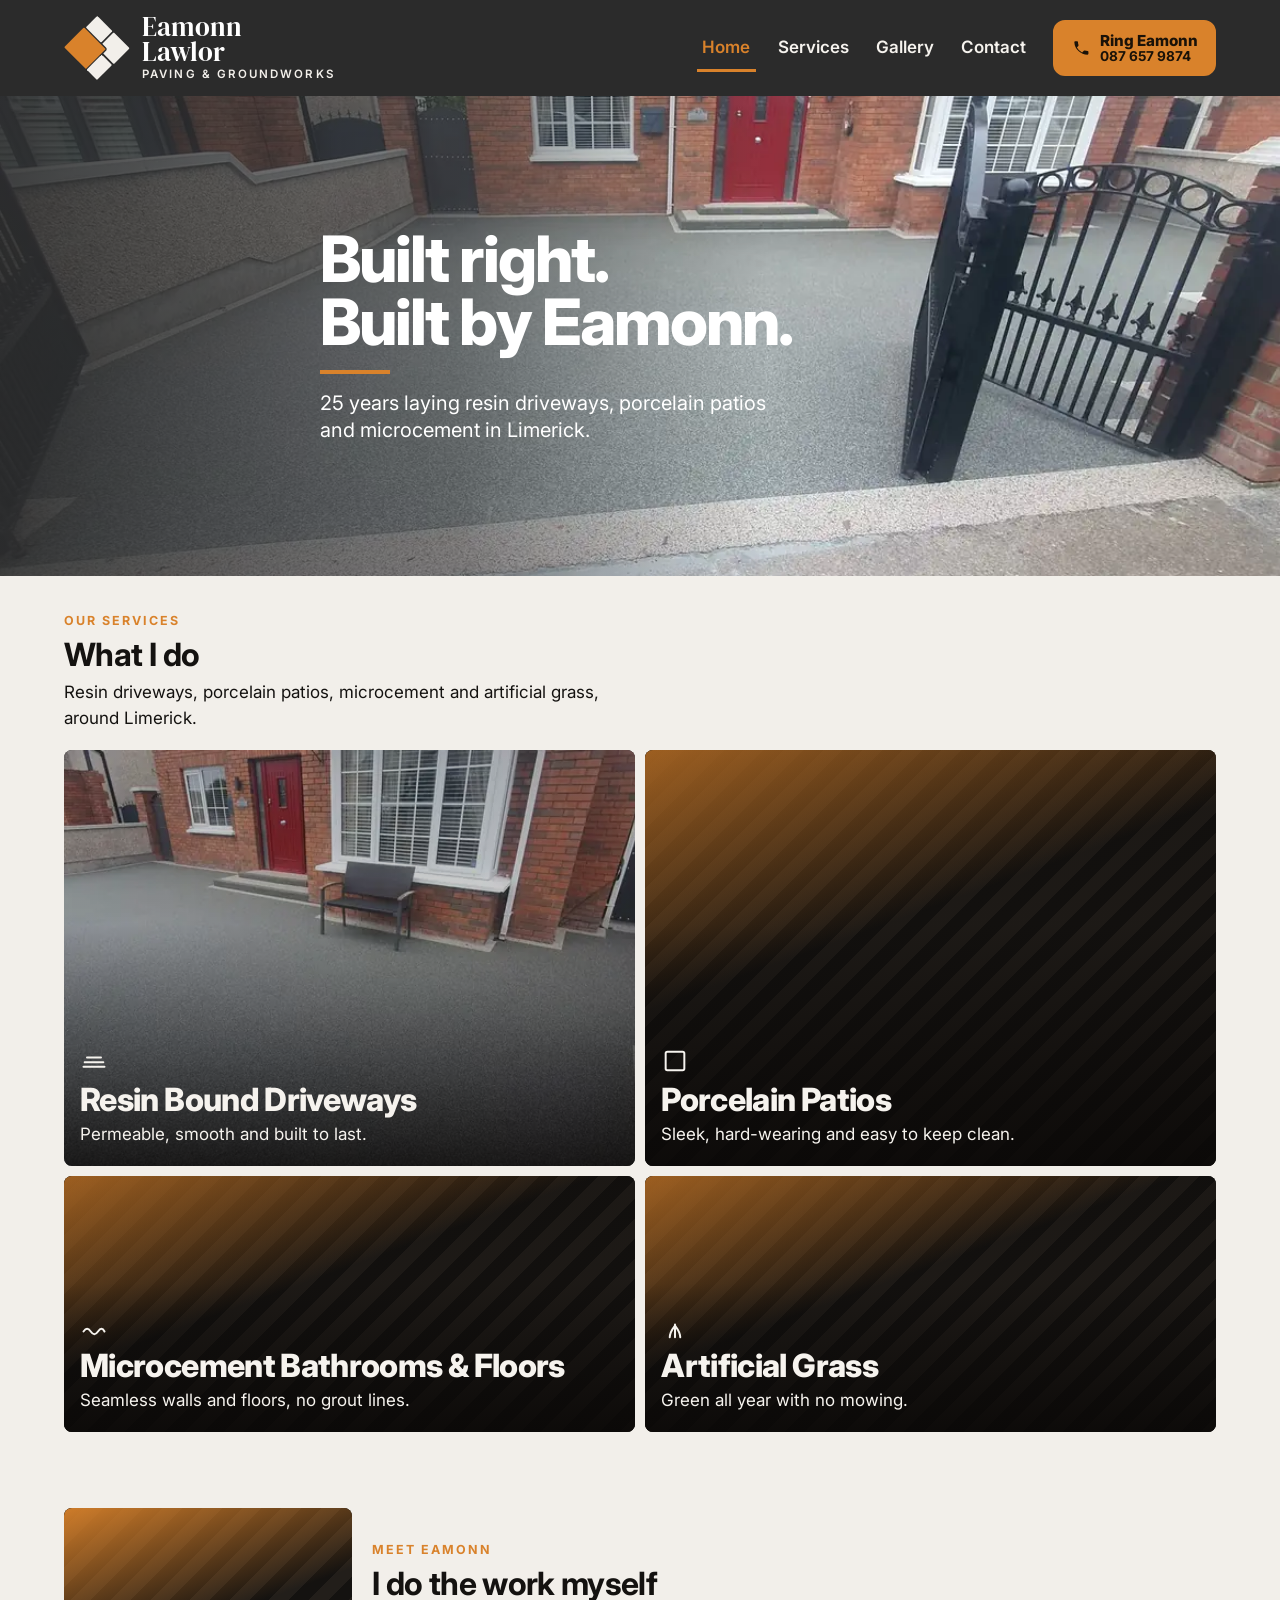
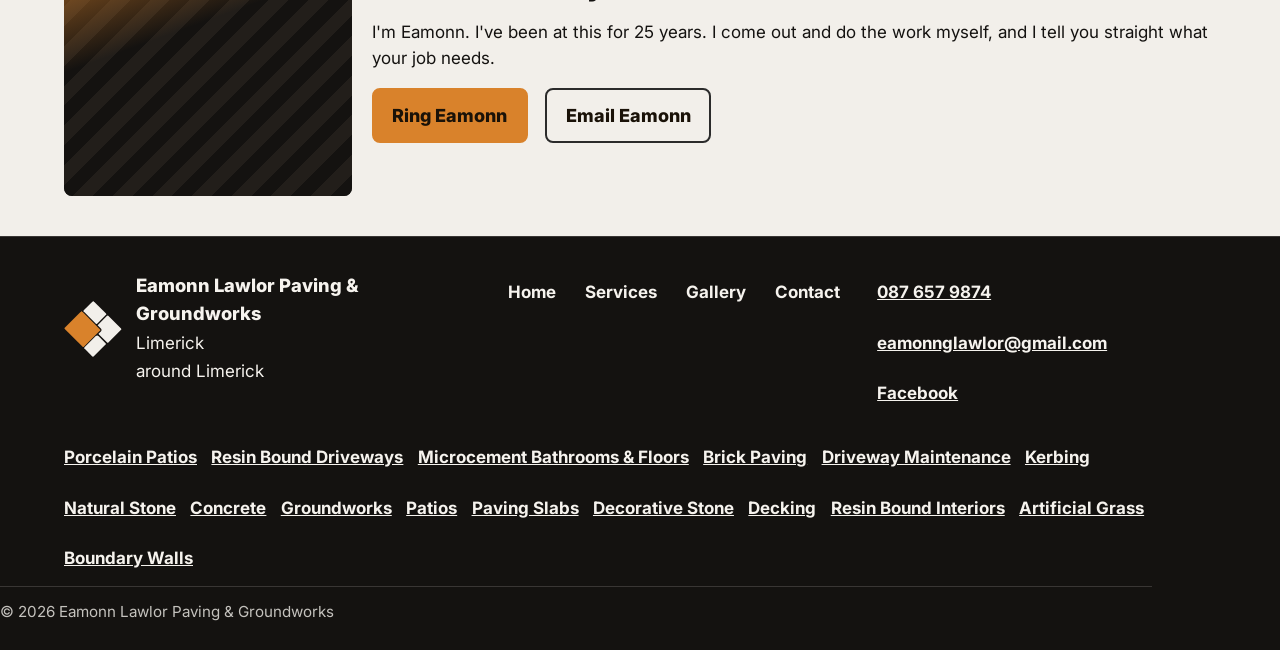
==== commit 91c3c0cd: "Finish the Bold Craft home page Add the hidden before-and-after slider and the Meet Eamonn section, " ====
--- a/index.html
+++ b/index.html
@@ -275,378 +275,43 @@
         </div>
       </div>
     </section>
-    <section class="panel" aria-labelledby="recent-heading">
+    <section class="panel compare-section" hidden aria-labelledby="compare-heading">
       <div class="wrap">
-        <div class="section-head">
-          <h2 id="recent-heading">Photographs of the work</h2>
-          <p>All 23 job photographs. Open one to look closer, or see them grouped in the <a href="gallery.html">gallery</a>.</p>
-        </div>
-        <ul class="gallery">
-          <li>
-            <figure>
-              <button type="button" class="shot" id="resin-01" data-full="assets/img/gallery/resin-01-800.jpg" data-full-webp="assets/img/gallery/resin-01-1200.webp" data-width="1200" data-height="569" data-caption="Resin driveway, Limerick">
-                <picture>
-            <source type="image/webp" srcset="assets/img/gallery/resin-01-480.webp 480w, assets/img/gallery/resin-01-800.webp 800w, assets/img/gallery/resin-01-1200.webp 1200w" sizes="(min-width: 900px) 30vw, 50vw">
-            <img src="assets/img/gallery/resin-01-800.jpg" alt="A grey resin bound driveway in front of a red-brick house, with black iron gates and a pale gravel strip at the road edge." width="800" height="379" loading="lazy" decoding="async">
-          </picture>
-              </button>
-              <figcaption>Resin driveway, Limerick</figcaption>
-            </figure>
-          </li>
-          <li>
-            <figure>
-              <button type="button" class="shot" id="resin-02" data-full="assets/img/gallery/resin-02-800.jpg" data-full-webp="assets/img/gallery/resin-02-1200.webp" data-width="1200" data-height="569" data-caption="Resin driveway, Limerick">
-                <picture>
-            <source type="image/webp" srcset="assets/img/gallery/resin-02-480.webp 480w, assets/img/gallery/resin-02-800.webp 800w, assets/img/gallery/resin-02-1200.webp 1200w" sizes="(min-width: 900px) 30vw, 50vw">
-            <img src="assets/img/gallery/resin-02-800.jpg" alt="A close view of grey resin bound surfacing with square utility covers, a gravel border and a concrete edge." width="800" height="379" loading="lazy" decoding="async">
-          </picture>
-              </button>
-              <figcaption>Resin driveway, Limerick</figcaption>
-            </figure>
-          </li>
-          <li>
-            <figure>
-              <button type="button" class="shot" id="resin-03" data-full="assets/img/gallery/resin-03-800.jpg" data-full-webp="assets/img/gallery/resin-03-1200.webp" data-width="1200" data-height="569" data-caption="Resin steps, Limerick">
-                <picture>
-            <source type="image/webp" srcset="assets/img/gallery/resin-03-480.webp 480w, assets/img/gallery/resin-03-800.webp 800w, assets/img/gallery/resin-03-1200.webp 1200w" sizes="(min-width: 900px) 30vw, 50vw">
-            <img src="assets/img/gallery/resin-03-800.jpg" alt="Steps up to a red front door, with pale aggregate on the treads and grey resin bound surfacing on either side." width="800" height="379" loading="lazy" decoding="async">
-          </picture>
-              </button>
-              <figcaption>Resin steps, Limerick</figcaption>
-            </figure>
-          </li>
-          <li>
-            <figure>
-              <button type="button" class="shot" id="resin-04" data-full="assets/img/gallery/resin-04-800.jpg" data-full-webp="assets/img/gallery/resin-04-1200.webp" data-width="1200" data-height="569" data-caption="Resin driveway, Limerick">
-                <picture>
-            <source type="image/webp" srcset="assets/img/gallery/resin-04-480.webp 480w, assets/img/gallery/resin-04-800.webp 800w, assets/img/gallery/resin-04-1200.webp 1200w" sizes="(min-width: 900px) 30vw, 50vw">
-            <img src="assets/img/gallery/resin-04-800.jpg" alt="A grey resin bound driveway beside a red-brick house, with steps to a side door." width="800" height="379" loading="lazy" decoding="async">
-          </picture>
-              </button>
-              <figcaption>Resin driveway, Limerick</figcaption>
-            </figure>
-          </li>
-          <li>
-            <figure>
-              <button type="button" class="shot" id="resin-05" data-full="assets/img/gallery/resin-05-800.jpg" data-full-webp="assets/img/gallery/resin-05-1200.webp" data-width="1200" data-height="569" data-caption="Resin driveway, Limerick">
-                <picture>
-            <source type="image/webp" srcset="assets/img/gallery/resin-05-480.webp 480w, assets/img/gallery/resin-05-800.webp 800w, assets/img/gallery/resin-05-1200.webp 1200w" sizes="(min-width: 900px) 30vw, 50vw">
-            <img src="assets/img/gallery/resin-05-800.jpg" alt="A grey resin bound driveway in front of a red-brick house, with a bench by the window and black gates." width="800" height="379" loading="lazy" decoding="async">
-          </picture>
-              </button>
-              <figcaption>Resin driveway, Limerick</figcaption>
-            </figure>
-          </li>
-          <li>
-            <figure>
-              <button type="button" class="shot" id="10" data-full="assets/img/gallery/10-800.jpg" data-full-webp="assets/img/gallery/10-1200.webp" data-width="1200" data-height="1200" data-caption="Block paving, Limerick">
-                <picture>
-            <source type="image/webp" srcset="assets/img/gallery/10-480.webp 480w, assets/img/gallery/10-800.webp 800w, assets/img/gallery/10-1200.webp 1200w" sizes="(min-width: 900px) 30vw, 50vw">
-            <img src="assets/img/gallery/10-800.jpg" alt="A block-paved driveway in mixed grey and brown blocks, with a buff kerb line, in front of a brick house." width="800" height="800" loading="lazy" decoding="async">
-          </picture>
-              </button>
-              <figcaption>Block paving, Limerick</figcaption>
-            </figure>
-          </li>
-          <li>
-            <figure>
-              <button type="button" class="shot" id="11" data-full="assets/img/gallery/11-800.jpg" data-full-webp="assets/img/gallery/11-1200.webp" data-width="1200" data-height="1200" data-caption="Block paving, Limerick">
-                <picture>
-            <source type="image/webp" srcset="assets/img/gallery/11-480.webp 480w, assets/img/gallery/11-800.webp 800w, assets/img/gallery/11-1200.webp 1200w" sizes="(min-width: 900px) 30vw, 50vw">
-            <img src="assets/img/gallery/11-800.jpg" alt="Brown and grey block paving with a buff kerb, a dark channel drain and a dark kerb along a rendered wall." width="800" height="800" loading="lazy" decoding="async">
-          </picture>
-              </button>
-              <figcaption>Block paving, Limerick</figcaption>
-            </figure>
-          </li>
-          <li>
-            <figure>
-              <button type="button" class="shot" id="14" data-full="assets/img/gallery/14-800.jpg" data-full-webp="assets/img/gallery/14-1200.webp" data-width="1200" data-height="1200" data-caption="Block paving, Limerick">
-                <picture>
-            <source type="image/webp" srcset="assets/img/gallery/14-480.webp 480w, assets/img/gallery/14-800.webp 800w, assets/img/gallery/14-1200.webp 1200w" sizes="(min-width: 900px) 30vw, 50vw">
-            <img src="assets/img/gallery/14-800.jpg" alt="A wide block-paved driveway in grey and brown blocks, with a circular centre and a buff kerb, in front of a brick house." width="800" height="800" loading="lazy" decoding="async">
-          </picture>
-              </button>
-              <figcaption>Block paving, Limerick</figcaption>
-            </figure>
-          </li>
-          <li>
-            <figure>
-              <button type="button" class="shot" id="15" data-full="assets/img/gallery/15-800.jpg" data-full-webp="assets/img/gallery/15-1200.webp" data-width="1200" data-height="1200" data-caption="Block paving, Limerick">
-                <picture>
-            <source type="image/webp" srcset="assets/img/gallery/15-480.webp 480w, assets/img/gallery/15-800.webp 800w, assets/img/gallery/15-1200.webp 1200w" sizes="(min-width: 900px) 30vw, 50vw">
-            <img src="assets/img/gallery/15-800.jpg" alt="Brown and grey block paving with buff kerb lines, a dark channel drain and an open gravel strip beside a brick wall." width="800" height="800" loading="lazy" decoding="async">
-          </picture>
-              </button>
-              <figcaption>Block paving, Limerick</figcaption>
-            </figure>
-          </li>
-          <li>
-            <figure>
-              <button type="button" class="shot" id="16" data-full="assets/img/gallery/16-800.jpg" data-full-webp="assets/img/gallery/16-1200.webp" data-width="1200" data-height="1200" data-caption="Block paving, Limerick">
-                <picture>
-            <source type="image/webp" srcset="assets/img/gallery/16-480.webp 480w, assets/img/gallery/16-800.webp 800w, assets/img/gallery/16-1200.webp 1200w" sizes="(min-width: 900px) 30vw, 50vw">
-            <img src="assets/img/gallery/16-800.jpg" alt="A block-paved driveway in brown and grey blocks with buff kerb lines, in front of a brick house with a bay window." width="800" height="800" loading="lazy" decoding="async">
-          </picture>
-              </button>
-              <figcaption>Block paving, Limerick</figcaption>
-            </figure>
-          </li>
-          <li>
-            <figure>
-              <button type="button" class="shot" id="17" data-full="assets/img/gallery/17-800.jpg" data-full-webp="assets/img/gallery/17-1200.webp" data-width="1200" data-height="1200" data-caption="Block paving, Limerick">
-                <picture>
-            <source type="image/webp" srcset="assets/img/gallery/17-480.webp 480w, assets/img/gallery/17-800.webp 800w, assets/img/gallery/17-1200.webp 1200w" sizes="(min-width: 900px) 30vw, 50vw">
-            <img src="assets/img/gallery/17-800.jpg" alt="A block-paved path in brown and grey blocks with a buff kerb and a dark channel drain, between brick walls." width="800" height="800" loading="lazy" decoding="async">
-          </picture>
-              </button>
-              <figcaption>Block paving, Limerick</figcaption>
-            </figure>
-          </li>
-          <li>
-            <figure>
-              <button type="button" class="shot" id="19" data-full="assets/img/gallery/19-800.jpg" data-full-webp="assets/img/gallery/19-1200.webp" data-width="1200" data-height="1200" data-caption="Block paving, Limerick">
-                <picture>
-            <source type="image/webp" srcset="assets/img/gallery/19-480.webp 480w, assets/img/gallery/19-800.webp 800w, assets/img/gallery/19-1200.webp 1200w" sizes="(min-width: 900px) 30vw, 50vw">
-            <img src="assets/img/gallery/19-800.jpg" alt="Dark block paving by an arched iron gate and a roller garage door, with two white urns and a yellow hose on the wet surface in front." width="800" height="800" loading="lazy" decoding="async">
-          </picture>
-              </button>
-              <figcaption>Block paving, Limerick</figcaption>
-            </figure>
-          </li>
-          <li>
-            <figure>
-              <button type="button" class="shot" id="12" data-full="assets/img/gallery/12-800.jpg" data-full-webp="assets/img/gallery/12-1200.webp" data-width="1200" data-height="1200" data-caption="Kerbing, Limerick">
-                <picture>
-            <source type="image/webp" srcset="assets/img/gallery/12-480.webp 480w, assets/img/gallery/12-800.webp 800w, assets/img/gallery/12-1200.webp 1200w" sizes="(min-width: 900px) 30vw, 50vw">
-            <img src="assets/img/gallery/12-800.jpg" alt="Dark block paving meeting a buff block kerb, with a round ground light and a row of dark kerb stones." width="800" height="800" loading="lazy" decoding="async">
-          </picture>
-              </button>
-              <figcaption>Kerbing, Limerick</figcaption>
-            </figure>
-          </li>
-          <li>
-            <figure>
-              <button type="button" class="shot" id="01" data-full="assets/img/gallery/01-800.jpg" data-full-webp="assets/img/gallery/01-1200.webp" data-width="1200" data-height="1200" data-caption="Natural stone patio, Limerick">
-                <picture>
-            <source type="image/webp" srcset="assets/img/gallery/01-480.webp 480w, assets/img/gallery/01-800.webp 800w, assets/img/gallery/01-1200.webp 1200w" sizes="(min-width: 900px) 30vw, 50vw">
-            <img src="assets/img/gallery/01-800.jpg" alt="Grey granite paving slabs on a patio, wet from rain, beside a rendered wall with a rectangular opening and a gravel bank." width="800" height="800" loading="lazy" decoding="async">
-          </picture>
-              </button>
-              <figcaption>Natural stone patio, Limerick</figcaption>
-            </figure>
-          </li>
-          <li>
-            <figure>
-              <button type="button" class="shot" id="03" data-full="assets/img/gallery/03-800.jpg" data-full-webp="assets/img/gallery/03-1200.webp" data-width="1200" data-height="1200" data-caption="Patio, Limerick">
-                <picture>
-            <source type="image/webp" srcset="assets/img/gallery/03-480.webp 480w, assets/img/gallery/03-800.webp 800w, assets/img/gallery/03-1200.webp 1200w" sizes="(min-width: 900px) 30vw, 50vw">
-            <img src="assets/img/gallery/03-800.jpg" alt="A circular sandstone patio and a curved sandstone seating area, with a block path, gravel and a stone boundary wall." width="800" height="800" loading="lazy" decoding="async">
-          </picture>
-              </button>
-              <figcaption>Patio, Limerick</figcaption>
-            </figure>
-          </li>
-          <li>
-            <figure>
-              <button type="button" class="shot" id="04" data-full="assets/img/gallery/04-800.jpg" data-full-webp="assets/img/gallery/04-1200.webp" data-width="1200" data-height="1200" data-caption="Patio, Limerick">
-                <picture>
-            <source type="image/webp" srcset="assets/img/gallery/04-480.webp 480w, assets/img/gallery/04-800.webp 800w, assets/img/gallery/04-1200.webp 1200w" sizes="(min-width: 900px) 30vw, 50vw">
-            <img src="assets/img/gallery/04-800.jpg" alt="Two circular sandstone patios edged with block kerbs, a block path, gravel beds and a block wall." width="800" height="800" loading="lazy" decoding="async">
-          </picture>
-              </button>
-              <figcaption>Patio, Limerick</figcaption>
-            </figure>
-          </li>
-          <li>
-            <figure>
-              <button type="button" class="shot" id="05" data-full="assets/img/gallery/05-800.jpg" data-full-webp="assets/img/gallery/05-1200.webp" data-width="1200" data-height="1200" data-caption="Patio, Limerick">
-                <picture>
-            <source type="image/webp" srcset="assets/img/gallery/05-480.webp 480w, assets/img/gallery/05-800.webp 800w, assets/img/gallery/05-1200.webp 1200w" sizes="(min-width: 900px) 30vw, 50vw">
-            <img src="assets/img/gallery/05-800.jpg" alt="An outdoor kitchen of dark stone, with a covered barbecue and a round ceramic cooker, on large grey patio slabs." width="800" height="800" loading="lazy" decoding="async">
-          </picture>
-              </button>
-              <figcaption>Patio, Limerick</figcaption>
-            </figure>
-          </li>
-          <li>
-            <figure>
-              <button type="button" class="shot" id="06" data-full="assets/img/gallery/06-800.jpg" data-full-webp="assets/img/gallery/06-1200.webp" data-width="1200" data-height="1200" data-caption="Natural stone patio, Limerick">
-                <picture>
-            <source type="image/webp" srcset="assets/img/gallery/06-480.webp 480w, assets/img/gallery/06-800.webp 800w, assets/img/gallery/06-1200.webp 1200w" sizes="(min-width: 900px) 30vw, 50vw">
-            <img src="assets/img/gallery/06-800.jpg" alt="Grey natural-stone patio slabs with a dark kerb, in front of a stone wall and an iron gate, with gravel in the foreground." width="800" height="800" loading="lazy" decoding="async">
-          </picture>
-              </button>
-              <figcaption>Natural stone patio, Limerick</figcaption>
-            </figure>
-          </li>
-          <li>
-            <figure>
-              <button type="button" class="shot" id="08" data-full="assets/img/gallery/08-800.jpg" data-full-webp="assets/img/gallery/08-1200.webp" data-width="1200" data-height="1200" data-caption="Paving slabs, Limerick">
-                <picture>
-            <source type="image/webp" srcset="assets/img/gallery/08-480.webp 480w, assets/img/gallery/08-800.webp 800w, assets/img/gallery/08-1200.webp 1200w" sizes="(min-width: 900px) 30vw, 50vw">
-            <img src="assets/img/gallery/08-800.jpg" alt="Large grey stone patio slabs, wet from rain, with low stone walls and a block boundary wall beyond a lawn." width="800" height="800" loading="lazy" decoding="async">
-          </picture>
-              </button>
-              <figcaption>Paving slabs, Limerick</figcaption>
-            </figure>
-          </li>
-          <li>
-            <figure>
-              <button type="button" class="shot" id="20" data-full="assets/img/gallery/20-800.jpg" data-full-webp="assets/img/gallery/20-1200.webp" data-width="1200" data-height="1200" data-caption="Patio, Limerick">
-                <picture>
-            <source type="image/webp" srcset="assets/img/gallery/20-480.webp 480w, assets/img/gallery/20-800.webp 800w, assets/img/gallery/20-1200.webp 1200w" sizes="(min-width: 900px) 30vw, 50vw">
-            <img src="assets/img/gallery/20-800.jpg" alt="A raised patio of dark speckled slabs with a block edge, beside a lawn and planting, with a wet paved area further back." width="800" height="800" loading="lazy" decoding="async">
-          </picture>
-              </button>
-              <figcaption>Patio, Limerick</figcaption>
-            </figure>
-          </li>
-          <li>
-            <figure>
-              <button type="button" class="shot" id="09" data-full="assets/img/gallery/09-800.jpg" data-full-webp="assets/img/gallery/09-1200.webp" data-width="1200" data-height="1200" data-caption="Decking, Limerick">
-                <picture>
-            <source type="image/webp" srcset="assets/img/gallery/09-480.webp 480w, assets/img/gallery/09-800.webp 800w, assets/img/gallery/09-1200.webp 1200w" sizes="(min-width: 900px) 30vw, 50vw">
-            <img src="assets/img/gallery/09-800.jpg" alt="Timber deck boards beside a pale rendered wall, with beige paving slabs and a line of small grey setts." width="800" height="800" loading="lazy" decoding="async">
-          </picture>
-              </button>
-              <figcaption>Decking, Limerick</figcaption>
-            </figure>
-          </li>
-          <li>
-            <figure>
-              <button type="button" class="shot" id="02" data-full="assets/img/gallery/02-800.jpg" data-full-webp="assets/img/gallery/02-1200.webp" data-width="1200" data-height="1200" data-caption="Block paving, Limerick">
-                <picture>
-            <source type="image/webp" srcset="assets/img/gallery/02-480.webp 480w, assets/img/gallery/02-800.webp 800w, assets/img/gallery/02-1200.webp 1200w" sizes="(min-width: 900px) 30vw, 50vw">
-            <img src="assets/img/gallery/02-800.jpg" alt="Grey block paving beside a gravel area, with an orange barrier and open ground at the edge of the job." width="800" height="800" loading="lazy" decoding="async">
-          </picture>
-              </button>
-              <figcaption>Block paving, Limerick</figcaption>
-            </figure>
-          </li>
-          <li>
-            <figure>
-              <button type="button" class="shot" id="18" data-full="assets/img/gallery/18-800.jpg" data-full-webp="assets/img/gallery/18-1200.webp" data-width="1200" data-height="1200" data-caption="Paving around a cover, Limerick">
-                <picture>
-            <source type="image/webp" srcset="assets/img/gallery/18-480.webp 480w, assets/img/gallery/18-800.webp 800w, assets/img/gallery/18-1200.webp 1200w" sizes="(min-width: 900px) 30vw, 50vw">
-            <img src="assets/img/gallery/18-800.jpg" alt="A square metal-edged cover set into speckled grey paving, crossed by a course of darker blocks." width="800" height="800" loading="lazy" decoding="async">
-          </picture>
-              </button>
-              <figcaption>Paving around a cover, Limerick</figcaption>
-            </figure>
-          </li>
-          </ul>
+        <p class="eyebrow">See the difference</p>
+        <h2 id="compare-heading">Before &amp; After</h2>
+        <p>A real before and after pair is not in the photographs yet.</p>
+        <!-- Hidden until a real before and after pair exists. No stock photographs. -->
+        <div class="compare" data-compare>
+          <div class="compare-after">
+            <div class="tile-pattern" aria-hidden="true"></div>
+          </div>
+          <div class="compare-before">
+            <div class="tile-pattern compare-pattern-before" aria-hidden="true"></div>
+          </div>
+          <span class="compare-pill compare-pill-before">Before</span>
+          <span class="compare-pill compare-pill-after">After</span>
+          <input class="compare-range" type="range" min="0" max="100" value="50" aria-label="Drag to compare before and after">
+          <span class="compare-handle" aria-hidden="true"></span>
+        </div>
       </div>
     </section>
-    <section class="panel" aria-labelledby="services-heading">
-      <div class="wrap">
-        <div class="section-head">
-          <h2 id="services-heading">More services</h2>
-          <p>Paving, driveways and groundworks.</p>
-        </div>
-        <ul class="cards">
-        <li>
-          <a href="services.html#brick-paving">
-            <h3>Brick Paving</h3>
-            <p>The first thing people see at your house. Block paving and other finishes, laid on a proper base so it stays level for years.</p>
-          </a>
-        </li>
-        <li>
-          <a href="services.html#driveway-maintenance">
-            <h3>Driveway Maintenance</h3>
-            <p>Upkeep of existing driveways.</p>
-          </a>
-        </li>
-        <li>
-          <a href="services.html#kerbing">
-            <h3>Kerbing</h3>
-            <p>Clean, straight lines that finish a job off and hold everything in place.</p>
-          </a>
-        </li>
-        <li>
-          <a href="services.html#natural-stone">
-            <h3>Natural Stone</h3>
-            <p>Natural stone for paths, patios and driveways.</p>
-          </a>
-        </li>
-        <li>
-          <a href="services.html#concrete">
-            <h3>Concrete</h3>
-            <p>Concrete for paths, bases and hardstanding.</p>
-          </a>
-        </li>
-        <li>
-          <a href="services.html#groundworks">
-            <h3>Groundworks</h3>
-            <p>Site clearance, digging out, drainage and foundations. That's the part you never see, but it's what makes everything on top last.</p>
-          </a>
-        </li>
-        <li>
-          <a href="services.html#patios">
-            <h3>Patios</h3>
-            <p>Patios in slabs, blocks or stone.</p>
-          </a>
-        </li>
-        <li>
-          <a href="services.html#paving-slabs">
-            <h3>Paving Slabs</h3>
-            <p>Paving slabs for patios, paths and entrances.</p>
-          </a>
-        </li>
-        <li>
-          <a href="services.html#decorative-stone">
-            <h3>Decorative Stone</h3>
-            <p>Decorative stone for gardens and outdoor surfaces.</p>
-          </a>
-        </li>
-        <li>
-          <a href="services.html#decking">
-            <h3>Decking</h3>
-            <p>Decking for outdoor seating areas.</p>
-          </a>
-        </li>
-        <li>
-          <a href="services.html#resin-bound-interiors">
-            <h3>Resin Bound Interiors</h3>
-            <p>Resin bound stone laid as an interior floor.</p>
-          </a>
-        </li>
-        <li>
-          <a href="artificial-grass.html">
-            <h3>Artificial Grass</h3>
-            <p>Artificial grass for lawns and garden areas. I lay it myself.</p>
-          </a>
-        </li>
-        <li>
-          <a href="services.html#boundary-walls">
-            <h3>Boundary Walls</h3>
-            <p>Walls along a boundary.</p>
-          </a>
-        </li>
-        </ul>
+    <section class="panel meet" aria-labelledby="meet-heading">
+      <div class="wrap meet-grid">
+        <div class="portrait">
+          <div class="tile-pattern" aria-hidden="true"></div>
+        </div>
+        <div>
+          <p class="eyebrow">Meet Eamonn</p>
+          <h2 id="meet-heading">I do the work myself</h2>
+          <p>I'm Eamonn. I've been at this for 25 years. I come out and do the work myself, and I tell you straight what your job needs.</p>
+          <div class="page-actions">
+            <a class="btn" href="tel:+353876579874">Ring Eamonn</a>
+            <a class="btn btn-line" href="mailto:eamonnglawlor@gmail.com">Email Eamonn</a>
+          </div>
+        </div>
       </div>
     </section>
-    <section class="panel about" aria-labelledby="about-heading">
-      <div class="wrap">
-        <h2 id="about-heading">Paving, Resin and Patio Contractors in Limerick</h2>
-        <p>Eamonn Lawlor Paving &amp; Groundworks are Paving, Resin and Patio Contractors in Limerick. 25 years of experience.</p>
-        <p>The work covers brick paving, driveways, patios, kerbing, artificial grass, porcelain patios, resin bound driveways, microcement bathrooms and floors, resin bound interiors and groundworks, around Limerick<!-- PLACEHOLDER: confirm service area with Eamonn -->.</p>
-      </div>
-    </section>
-  <section class="strip on-dark" aria-label="Contact">
-    <div class="wrap strip-inner">
-      <p class="tagline">Built right. Built by Eamonn.</p>
-      <a class="btn" href="tel:+353876579874">
-          <svg viewBox="0 0 24 24" aria-hidden="true" focusable="false">
-        <path fill="currentColor" d="M6.7 10.7a15 15 0 0 0 6.6 6.6l2.1-2.1a1 1 0 0 1 1-.3 12 12 0 0 0 3.5.6 1 1 0 0 1 1 1V19a1 1 0 0 1-1 1A16 16 0 0 1 4 5a1 1 0 0 1 1-1h2.4a1 1 0 0 1 1 1 12 12 0 0 0 .6 3.5 1 1 0 0 1-.3 1l-2 2.2z"/>
-      </svg>
-          <span>Call Eamonn: 087 657 9874</span>
-        </a>
-      <a href="mailto:eamonnglawlor@gmail.com">eamonnglawlor@gmail.com</a>
-      <p class="area-line">around Limerick<!-- PLACEHOLDER: confirm service area with Eamonn -->.</p>
-    </div>
-  </section>
-  </main>
+</main>
   <footer class="site-footer on-dark">
     <div class="wrap footer-grid">
       <div class="footer-brand">
@@ -696,19 +361,9 @@
       <svg viewBox="0 0 24 24" aria-hidden="true" focusable="false">
         <path fill="currentColor" d="M6.7 10.7a15 15 0 0 0 6.6 6.6l2.1-2.1a1 1 0 0 1 1-.3 12 12 0 0 0 3.5.6 1 1 0 0 1 1 1V19a1 1 0 0 1-1 1A16 16 0 0 1 4 5a1 1 0 0 1 1-1h2.4a1 1 0 0 1 1 1 12 12 0 0 0 .6 3.5 1 1 0 0 1-.3 1l-2 2.2z"/>
       </svg>
-      <span>Ring Eamonn: 087 657 9874</span>
+      <span>Ring Eamonn</span>
     </a>
   </div>
-  <div id="lightbox" class="lightbox on-dark" hidden role="dialog" aria-modal="true" aria-label="Photograph">
-    <button type="button" class="lightbox-close">Close</button>
-    <button type="button" class="lightbox-prev">Previous</button>
-    <figure>
-      <img alt="" width="1200" height="800" src="[data-uri]">
-      <figcaption class="lightbox-caption" id="lightbox-caption" aria-live="polite"></figcaption>
-    </figure>
-    <button type="button" class="lightbox-next">Next</button>
-  </div>
-  <script src="js/lightbox.js" defer></script>
-
+  <script src="js/compare.js" defer></script>
 </body>
 </html>
--- a/css/styles.css
+++ b/css/styles.css
@@ -1380,6 +1380,135 @@
   margin-bottom: 0.4rem;
 }
 
+.btn-line {
+  background: transparent;
+  color: #1a1208;
+  border-color: #2b2b2b;
+}
+
+.btn-line:hover,
+.btn-line:focus-visible {
+  background: #2b2b2b;
+  color: #f2efea;
+}
+
+.on-dark .btn-line,
+.strip .btn-line {
+  color: #fff;
+  border-color: #d9822b;
+}
+
+.on-dark .btn-line:hover,
+.on-dark .btn-line:focus-visible,
+.strip .btn-line:hover,
+.strip .btn-line:focus-visible {
+  background: #d9822b;
+  color: #1a1208;
+}
+
+.compare-section[hidden] {
+  display: none;
+}
+
+.compare {
+  position: relative;
+  height: 22rem;
+  overflow: hidden;
+  border-radius: 8px;
+  background: #2b2b2b;
+  touch-action: none;
+  user-select: none;
+}
+
+.compare-after,
+.compare-before {
+  position: absolute;
+  inset: 0;
+}
+
+.compare-before {
+  width: 50%;
+  overflow: hidden;
+  border-right: 2px solid #d9822b;
+}
+
+.compare-pattern-before {
+  background:
+    linear-gradient(160deg, rgba(217, 130, 43, 0.35), rgba(20, 18, 16, 0.15) 50%),
+    repeating-linear-gradient(45deg, #2b2b2b 0 14px, #3a322c 14px 28px);
+}
+
+.compare-pill {
+  position: absolute;
+  top: 1rem;
+  z-index: 2;
+  padding: 0.35rem 0.7rem;
+  border-radius: 999px;
+  background: #2b2b2b;
+  color: #fff;
+  font-size: 0.75rem;
+  font-weight: 800;
+  letter-spacing: 0.08em;
+  text-transform: uppercase;
+}
+
+.compare-pill-before {
+  left: 1rem;
+}
+
+.compare-pill-after {
+  right: 1rem;
+}
+
+.compare-range {
+  position: absolute;
+  inset: 0;
+  z-index: 3;
+  width: 100%;
+  height: 100%;
+  margin: 0;
+  opacity: 0;
+  cursor: ew-resize;
+}
+
+.compare-handle {
+  position: absolute;
+  top: 50%;
+  left: 50%;
+  z-index: 2;
+  width: 48px;
+  height: 48px;
+  border: 3px solid #fff;
+  border-radius: 50%;
+  background: #d9822b;
+  transform: translate(-50%, -50%);
+  pointer-events: none;
+}
+
+.meet-grid {
+  display: grid;
+  gap: 1.25rem;
+  align-items: center;
+}
+
+.portrait {
+  position: relative;
+  min-height: 18rem;
+  overflow: hidden;
+  border-radius: 8px;
+  background: #2b2b2b;
+}
+
+@media (min-width: 800px) {
+  .meet-grid {
+    grid-template-columns: minmax(14rem, 18rem) minmax(0, 1fr);
+  }
+
+  .compare {
+    height: 28rem;
+  }
+}
+
 @media (min-width: 860px) {
   .header-bar {
     grid-template-columns: auto 1fr auto;
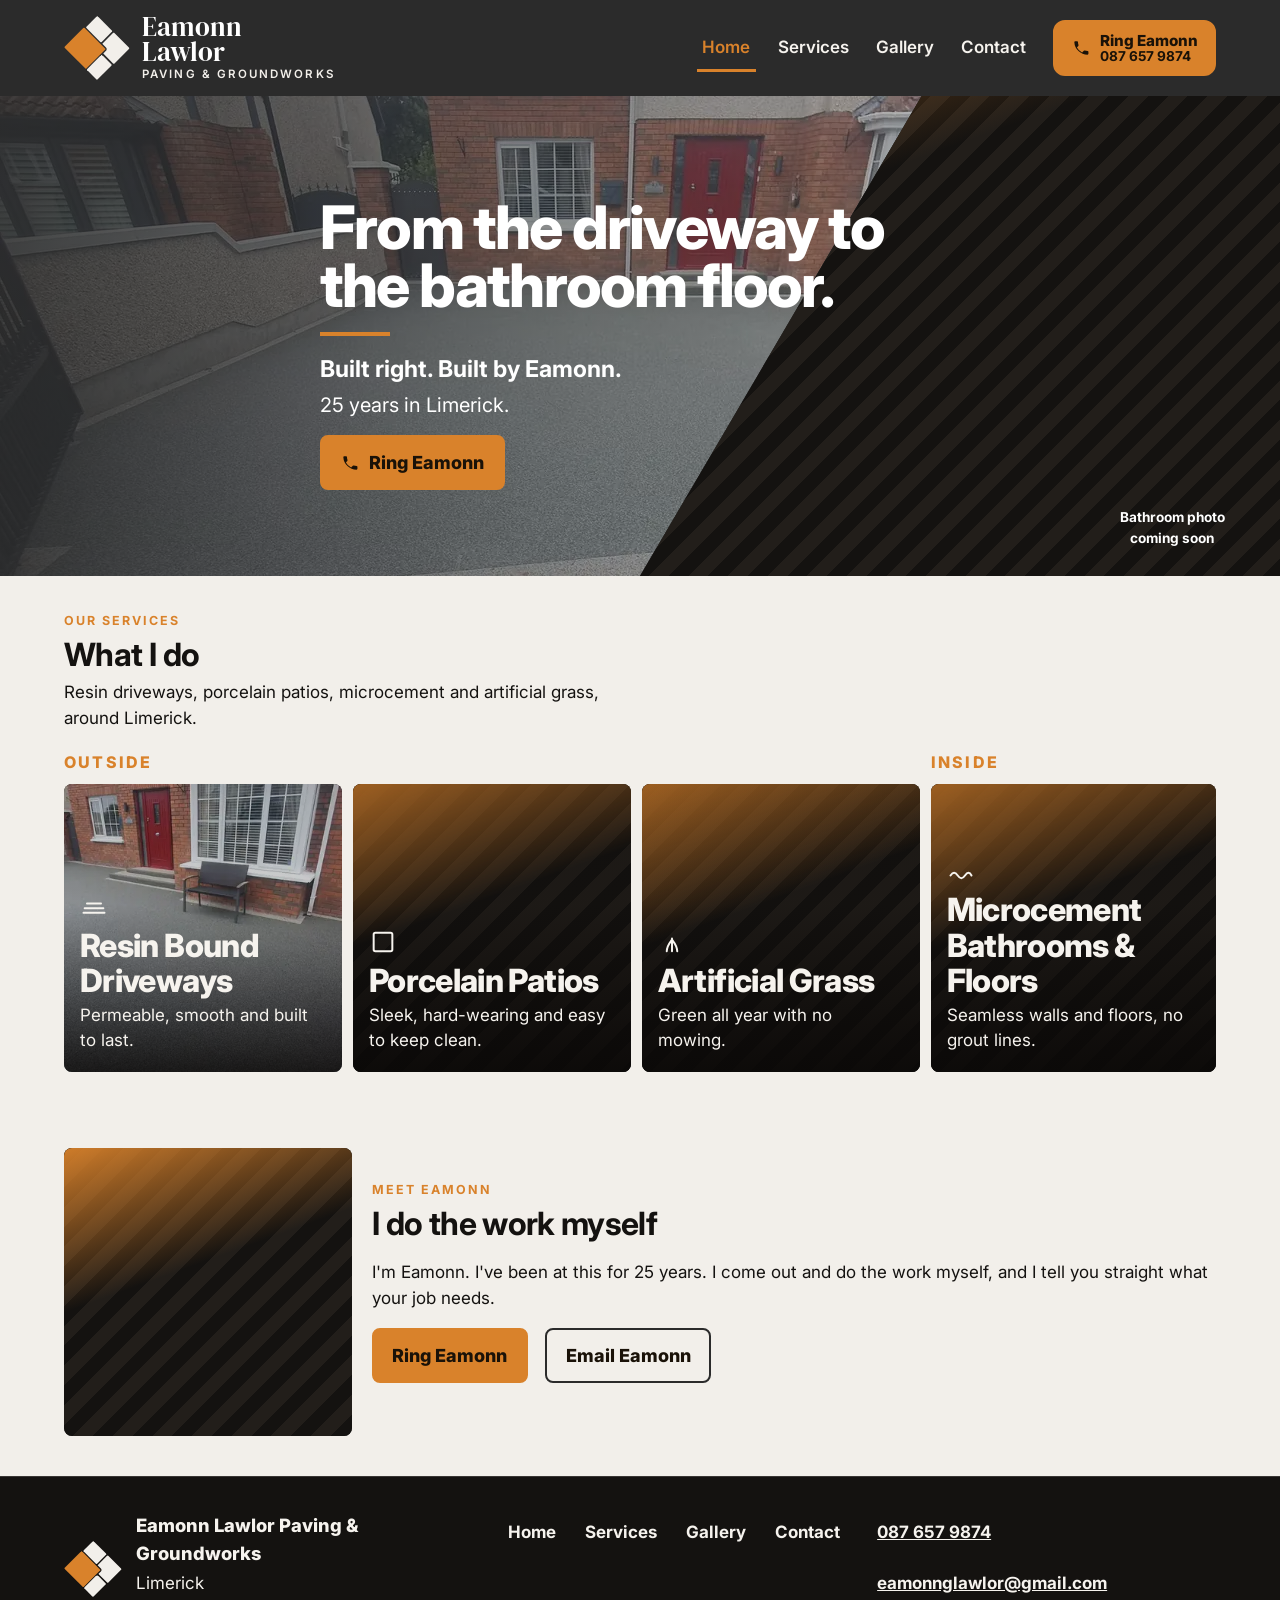
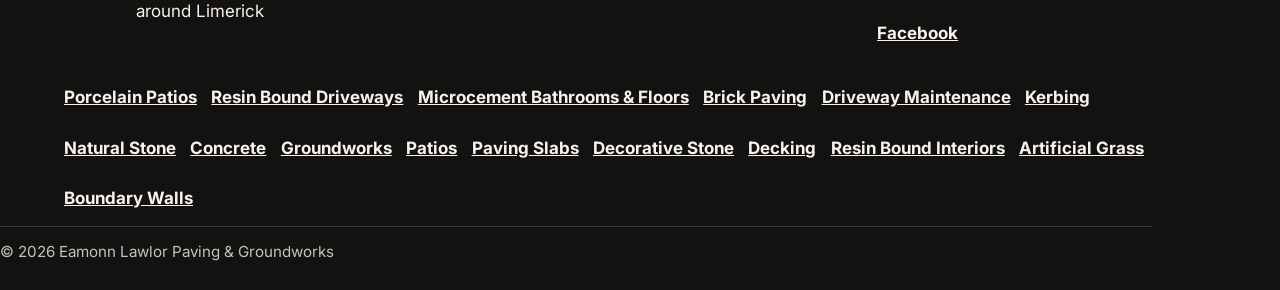
==== commit 61748af1: "Split the home hero and group the service tiles The headline is now From the driveway to the bathroo" ====
--- a/index.html
+++ b/index.html
@@ -214,15 +214,29 @@
   </header>
   <main id="main">
     <section class="hero craft-hero on-dark">
-      <picture class="hero-photo">
-        <source type="image/webp" srcset="assets/img/gallery/resin-01-480.webp 480w, assets/img/gallery/resin-01-800.webp 800w, assets/img/gallery/resin-01-1200.webp 1200w" sizes="100vw">
-        <img src="assets/img/gallery/resin-01-800.jpg" alt="A grey resin bound driveway in front of a red-brick house, with black iron gates and a pale gravel strip at the road edge." width="1200" height="569" fetchpriority="high" decoding="async">
-      </picture>
-      <div class="hero-shade" aria-hidden="true"></div>
+      <div class="hero-drive">
+        <picture class="hero-photo">
+          <source type="image/webp" srcset="assets/img/gallery/resin-01-480.webp 480w, assets/img/gallery/resin-01-800.webp 800w, assets/img/gallery/resin-01-1200.webp 1200w" sizes="100vw">
+          <img src="assets/img/gallery/resin-01-800.jpg" alt="A grey resin bound driveway in front of a red-brick house, with black iron gates and a pale gravel strip at the road edge." width="1200" height="569" fetchpriority="high" decoding="async">
+        </picture>
+        <div class="hero-shade" aria-hidden="true"></div>
+      </div>
+      <div class="hero-bath">
+        <!-- TODO: bathroom photograph. Add <img class="hero-bath-photo" src="assets/img/..." alt="..."> here when the real photo is in the repo. The pattern and label hide automatically. -->
+        <div class="tile-pattern" aria-hidden="true"></div>
+        <p class="hero-bath-label">Bathroom photo coming soon</p>
+      </div>
       <div class="wrap hero-copy">
-        <h1><span>Built right.</span><span>Built by Eamonn.</span></h1>
+        <h1>From the driveway to the bathroom floor.</h1>
         <div class="hero-rule"></div>
-        <p class="hero-sub">25 years laying resin driveways, porcelain patios and microcement in Limerick.</p>
+        <p class="hero-tagline">Built right. Built by Eamonn.</p>
+        <p class="hero-sub">25 years in Limerick.</p>
+        <a class="btn hero-call" href="tel:+353876579874">
+          <svg viewBox="0 0 24 24" aria-hidden="true" focusable="false">
+            <path fill="currentColor" d="M6.7 10.7a15 15 0 0 0 6.6 6.6l2.1-2.1a1 1 0 0 1 1-.3 12 12 0 0 0 3.5.6 1 1 0 0 1 1 1V19a1 1 0 0 1-1 1A16 16 0 0 1 4 5a1 1 0 0 1 1-1h2.4a1 1 0 0 1 1 1 12 12 0 0 0 .6 3.5 1 1 0 0 1-.3 1l-2 2.2z"/>
+          </svg>
+          <span>Ring Eamonn</span>
+        </a>
       </div>
     </section>
     <section class="panel services-home" aria-labelledby="specialities-heading">
@@ -230,8 +244,11 @@
         <p class="eyebrow">Our services</p>
         <h2 id="specialities-heading">What I do</h2>
         <p class="services-intro">Resin driveways, porcelain patios, microcement and artificial grass, around Limerick<!-- PLACEHOLDER: confirm service area with Eamonn -->.</p>
-        <div class="tile-row">
-          <a class="tile tile-lg" href="resin-driveways.html">
+        <div class="service-split">
+        <div class="service-group">
+          <h3 class="service-group-label">Outside</h3>
+          <div class="service-tiles service-tiles-out">
+          <a class="tile home-tile" href="resin-driveways.html">
             <picture>
               <source type="image/webp" srcset="assets/img/gallery/resin-05-480.webp 480w, assets/img/gallery/resin-05-800.webp 800w, assets/img/gallery/resin-05-1200.webp 1200w" sizes="(min-width: 800px) 50vw, 100vw">
               <img src="assets/img/gallery/resin-05-800.jpg" alt="" width="800" height="379" loading="lazy" decoding="async">
@@ -243,7 +260,7 @@
               <p>Permeable, smooth and built to last.</p>
             </div>
           </a>
-          <a class="tile tile-lg" href="porcelain-patios.html">
+          <a class="tile home-tile" href="porcelain-patios.html">
             <div class="tile-pattern" aria-hidden="true"></div>
             <div class="tile-shade" aria-hidden="true"></div>
             <div class="tile-copy">
@@ -252,9 +269,21 @@
               <p>Sleek, hard-wearing and easy to keep clean.</p>
             </div>
           </a>
-        </div>
-        <div class="tile-row">
-          <a class="tile tile-sm" href="microcement.html">
+          <a class="tile home-tile" href="artificial-grass.html">
+            <div class="tile-pattern" aria-hidden="true"></div>
+            <div class="tile-shade" aria-hidden="true"></div>
+            <div class="tile-copy">
+              <svg class="tile-icon" viewBox="0 0 24 24" aria-hidden="true" focusable="false"><path d="M12 20V9M7.5 20c.2-5 2.4-7.2 4.5-10M16.5 20c-.2-5-2.4-7.2-4.5-10" fill="none" stroke="currentColor" stroke-width="1.7" stroke-linecap="round"/></svg>
+              <p class="tile-title">Artificial Grass</p>
+              <p>Green all year with no mowing.</p>
+            </div>
+          </a>
+          </div>
+        </div>
+        <div class="service-group">
+          <h3 class="service-group-label">Inside</h3>
+          <div class="service-tiles">
+          <a class="tile home-tile" href="microcement.html">
             <div class="tile-pattern" aria-hidden="true"></div>
             <div class="tile-shade" aria-hidden="true"></div>
             <div class="tile-copy">
@@ -263,15 +292,8 @@
               <p>Seamless walls and floors, no grout lines.</p>
             </div>
           </a>
-          <a class="tile tile-sm" href="artificial-grass.html">
-            <div class="tile-pattern" aria-hidden="true"></div>
-            <div class="tile-shade" aria-hidden="true"></div>
-            <div class="tile-copy">
-              <svg class="tile-icon" viewBox="0 0 24 24" aria-hidden="true" focusable="false"><path d="M12 20V9M7.5 20c.2-5 2.4-7.2 4.5-10M16.5 20c-.2-5-2.4-7.2-4.5-10" fill="none" stroke="currentColor" stroke-width="1.7" stroke-linecap="round"/></svg>
-              <p class="tile-title">Artificial Grass</p>
-              <p>Green all year with no mowing.</p>
-            </div>
-          </a>
+          </div>
+        </div>
         </div>
       </div>
     </section>
--- a/css/styles.css
+++ b/css/styles.css
@@ -1290,50 +1290,94 @@
   position: relative;
   display: flex;
   align-items: center;
-  min-height: 26rem;
+  min-height: 32rem;
   overflow: hidden;
+  padding-bottom: 4.25rem;
   background: #2b2b2b;
 }
 
-.craft-hero .hero-photo {
+.hero-drive,
+.hero-bath {
+  position: absolute;
+  inset: 0;
+}
+
+.hero-drive {
+  bottom: 4.25rem;
+}
+
+.hero-bath {
+  top: auto;
+  height: 4.25rem;
+  background: #2b2b2b;
+}
+
+.craft-hero .hero-photo,
+.hero-bath-photo {
   position: absolute;
   inset: 0;
   display: block;
-  margin: 0;
-}
-
-.craft-hero .hero-photo img {
   width: 100%;
   height: 100%;
+  margin: 0;
   object-fit: cover;
   object-position: center 62%;
+}
+
+.hero-bath:has(.hero-bath-photo) .tile-pattern,
+.hero-bath:has(.hero-bath-photo) .hero-bath-label {
+  display: none;
+}
+
+.hero-bath-label {
+  position: relative;
+  z-index: 1;
+  margin: 0;
+  height: 100%;
+  display: flex;
+  align-items: center;
+  justify-content: center;
+  padding: 0 1rem;
+  color: #fff;
+  font-size: 0.85rem;
+  font-weight: 700;
+  text-align: center;
 }
 
 .hero-shade {
   position: absolute;
   inset: 0;
-  background: linear-gradient(90deg, rgba(43, 43, 43, 0.88) 0%, rgba(43, 43, 43, 0.55) 36%, rgba(43, 43, 43, 0) 60%);
+  background: linear-gradient(90deg, rgba(43, 43, 43, 0.88) 0%, rgba(43, 43, 43, 0.55) 42%, rgba(43, 43, 43, 0.15) 100%);
 }
 
 .craft-hero .hero-copy {
   position: relative;
   z-index: 1;
   max-width: 40rem;
-  padding: 2.5rem 0;
+  padding: 2.25rem 0 1.25rem;
 }
 
 .craft-hero h1 {
   margin: 0;
+  max-width: 11em;
   color: #fff;
   font-family: Inter, "Segoe UI", sans-serif;
   font-weight: 800;
-  font-size: 2.5rem;
+  font-size: clamp(2.15rem, 8vw, 2.6rem);
   line-height: 0.98;
   letter-spacing: -0.03em;
 }
 
-.craft-hero h1 span {
-  display: block;
+.hero-tagline {
+  margin: 0 0 0.35rem;
+  color: #fff;
+  font-size: 1.2rem;
+  font-weight: 700;
+}
+
+.craft-hero .hero-call {
+  width: auto;
+  margin-top: 1rem;
 }
 
 .hero-rule {
@@ -1367,6 +1411,29 @@
 .services-intro {
   margin: 0.4rem 0 1.15rem;
   max-width: 36rem;
+}
+
+.service-split {
+  display: grid;
+  gap: 1.35rem;
+}
+
+.service-group-label {
+  margin: 0 0 0.65rem;
+  color: #d9822b;
+  font-size: 1rem;
+  font-weight: 800;
+  letter-spacing: 0.14em;
+  text-transform: uppercase;
+}
+
+.service-tiles {
+  display: grid;
+  gap: 0.65rem;
+}
+
+.home-tile {
+  min-height: 15rem;
 }
 
 .tile {
@@ -1551,13 +1618,53 @@
 
   .craft-hero {
     min-height: 480px;
+    padding-bottom: 0;
+  }
+
+  .hero-drive {
+    inset: 0;
+    clip-path: polygon(0 0, 72% 0, 50% 100%, 0 100%);
+  }
+
+  .hero-bath {
+    top: 0;
+    height: auto;
+    clip-path: polygon(72% 0, 100% 0, 100% 100%, 50% 100%);
+  }
+
+  .hero-bath-label {
+    position: absolute;
+    right: 1.25rem;
+    bottom: 1.75rem;
+    left: auto;
+    width: min(11rem, 28%);
+    height: auto;
+    display: block;
   }
 
   .craft-hero h1 {
-    font-size: 4rem;
+    font-size: 3.75rem;
+  }
+
+  .hero-tagline {
+    font-size: 1.45rem;
   }
 
   .hero-sub {
     font-size: 1.25rem;
   }
-}
+
+  .service-split {
+    grid-template-columns: 3fr 1fr;
+    align-items: start;
+    gap: 0.65rem;
+  }
+
+  .service-tiles-out {
+    grid-template-columns: repeat(3, 1fr);
+  }
+
+  .home-tile {
+    min-height: 18rem;
+  }
+}
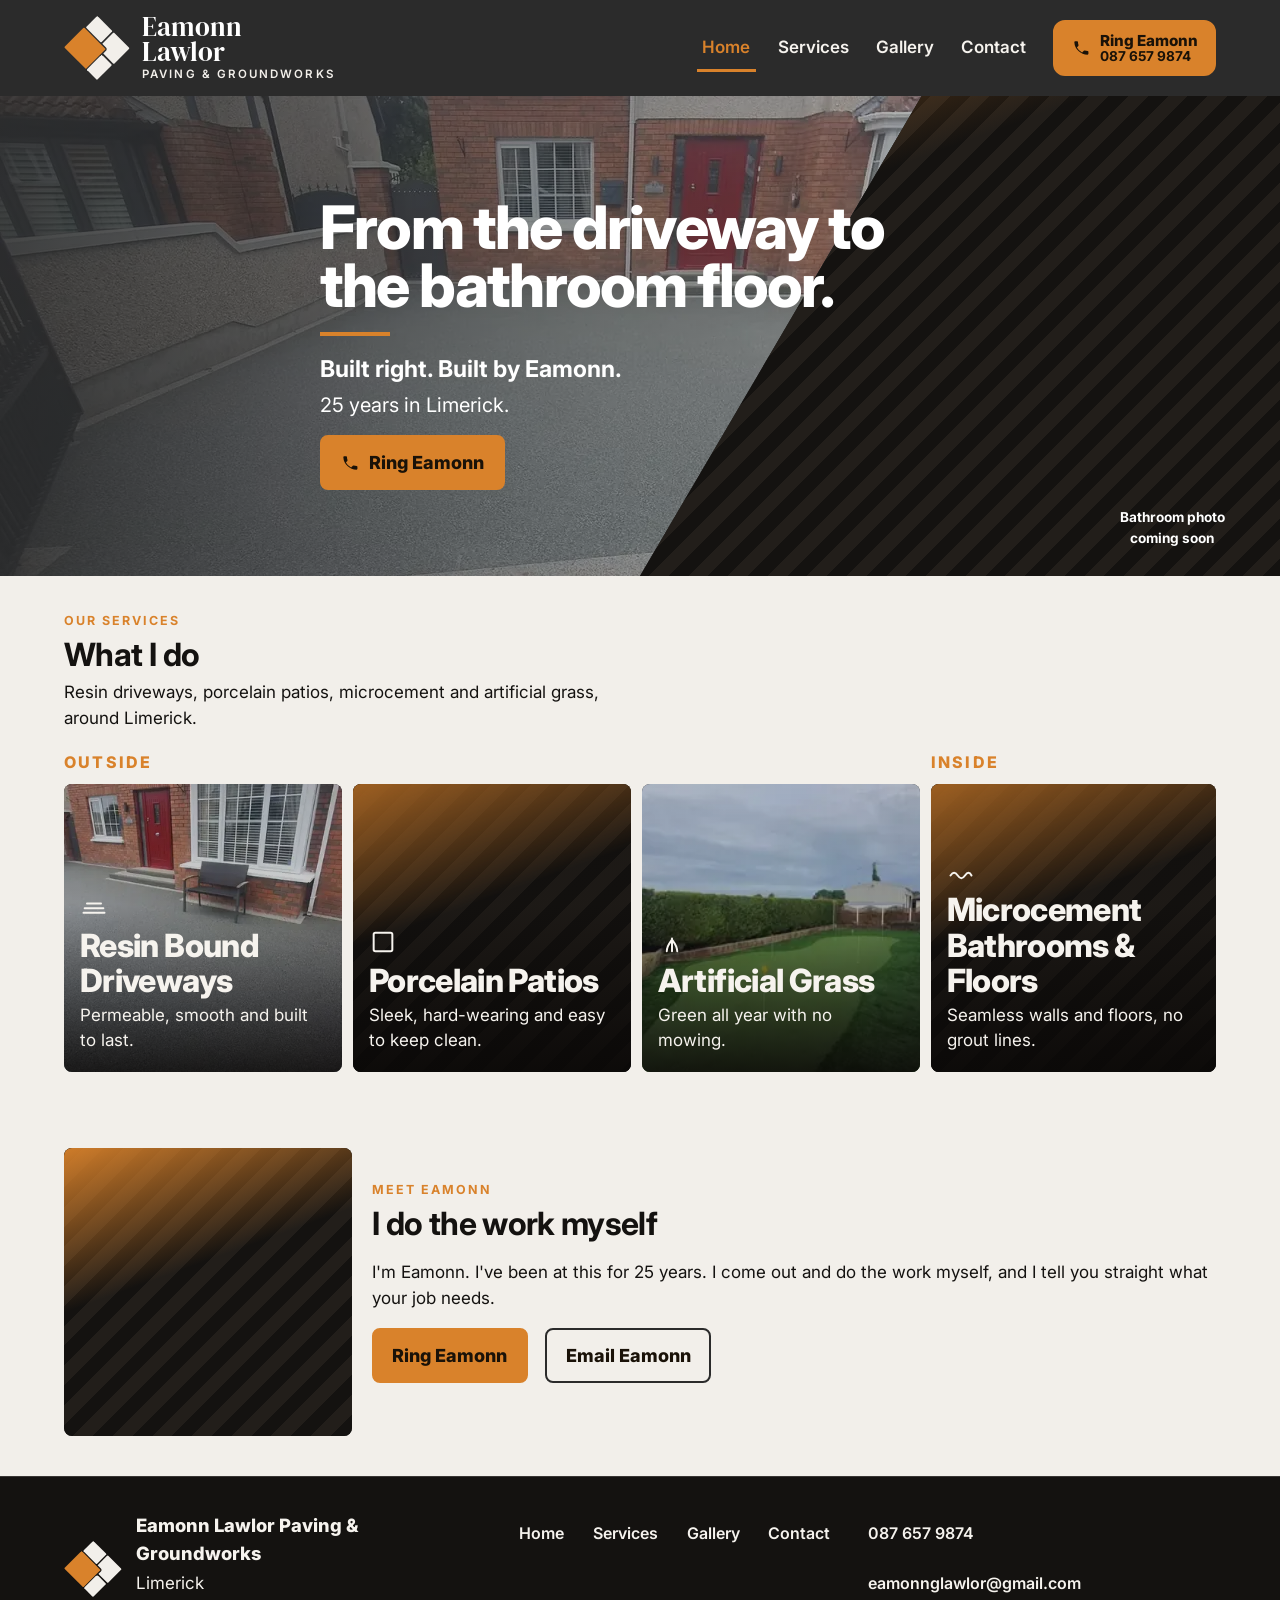
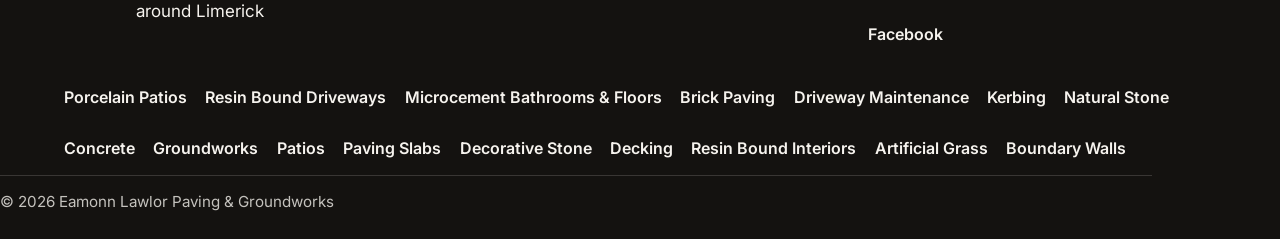
==== commit e99f01bc: "Add the new grass and resin photographs Stamp the ten Facebook photos and show the putting green on " ====
--- a/index.html
+++ b/index.html
@@ -270,7 +270,10 @@
             </div>
           </a>
           <a class="tile home-tile" href="artificial-grass.html">
-            <div class="tile-pattern" aria-hidden="true"></div>
+            <picture>
+              <source type="image/webp" srcset="assets/img/gallery/grass-01-480.webp 480w, assets/img/gallery/grass-01-800.webp 800w, assets/img/gallery/grass-01-1200.webp 1200w" sizes="(min-width: 860px) 22vw, 100vw">
+              <img src="assets/img/gallery/grass-01-800.jpg" alt="" width="800" height="380" loading="lazy" decoding="async">
+            </picture>
             <div class="tile-shade" aria-hidden="true"></div>
             <div class="tile-copy">
               <svg class="tile-icon" viewBox="0 0 24 24" aria-hidden="true" focusable="false"><path d="M12 20V9M7.5 20c.2-5 2.4-7.2 4.5-10M16.5 20c-.2-5-2.4-7.2-4.5-10" fill="none" stroke="currentColor" stroke-width="1.7" stroke-linecap="round"/></svg>
--- a/css/styles.css
+++ b/css/styles.css
@@ -307,15 +307,21 @@
   margin: 1rem auto 0;
   display: flex;
   flex-wrap: wrap;
-  gap: 0.15rem 0.9rem;
+  align-items: center;
+  gap: 0.15rem 1.15rem;
 }
 
 .footer-services a {
   display: inline-flex;
   align-items: center;
   min-height: 48px;
+  padding: 0;
   color: var(--white);
-  font-weight: 700;
+  font-size: 1rem;
+  font-weight: 600;
+  line-height: 1.3;
+  text-decoration: none;
+  white-space: nowrap;
 }
 
 .nav {
@@ -847,7 +853,14 @@
 
 .site-footer a {
   color: var(--white);
-  font-weight: 700;
+  font-weight: 600;
+  font-size: 1rem;
+  text-decoration: none;
+}
+
+.site-footer a:hover,
+.site-footer a:focus-visible {
+  color: var(--orange);
 }
 
 .footer-contact {
@@ -1434,6 +1447,30 @@
 
 .home-tile {
   min-height: 15rem;
+}
+
+.work-tiles {
+  display: grid;
+  gap: 0.65rem;
+  margin-top: 0.85rem;
+}
+
+.service-detail {
+  scroll-margin-top: 7.5rem;
+  margin-top: 2rem;
+}
+
+.service-detail h2 {
+  margin: 0 0 0.35rem;
+}
+
+.service-detail p {
+  margin: 0 0 0.85rem;
+  max-width: 40rem;
+}
+
+.service-detail .gallery {
+  margin-top: 0.35rem;
 }
 
 .tile {
@@ -1667,4 +1704,8 @@
   .home-tile {
     min-height: 18rem;
   }
-}
+
+  .work-tiles {
+    grid-template-columns: repeat(3, 1fr);
+  }
+}
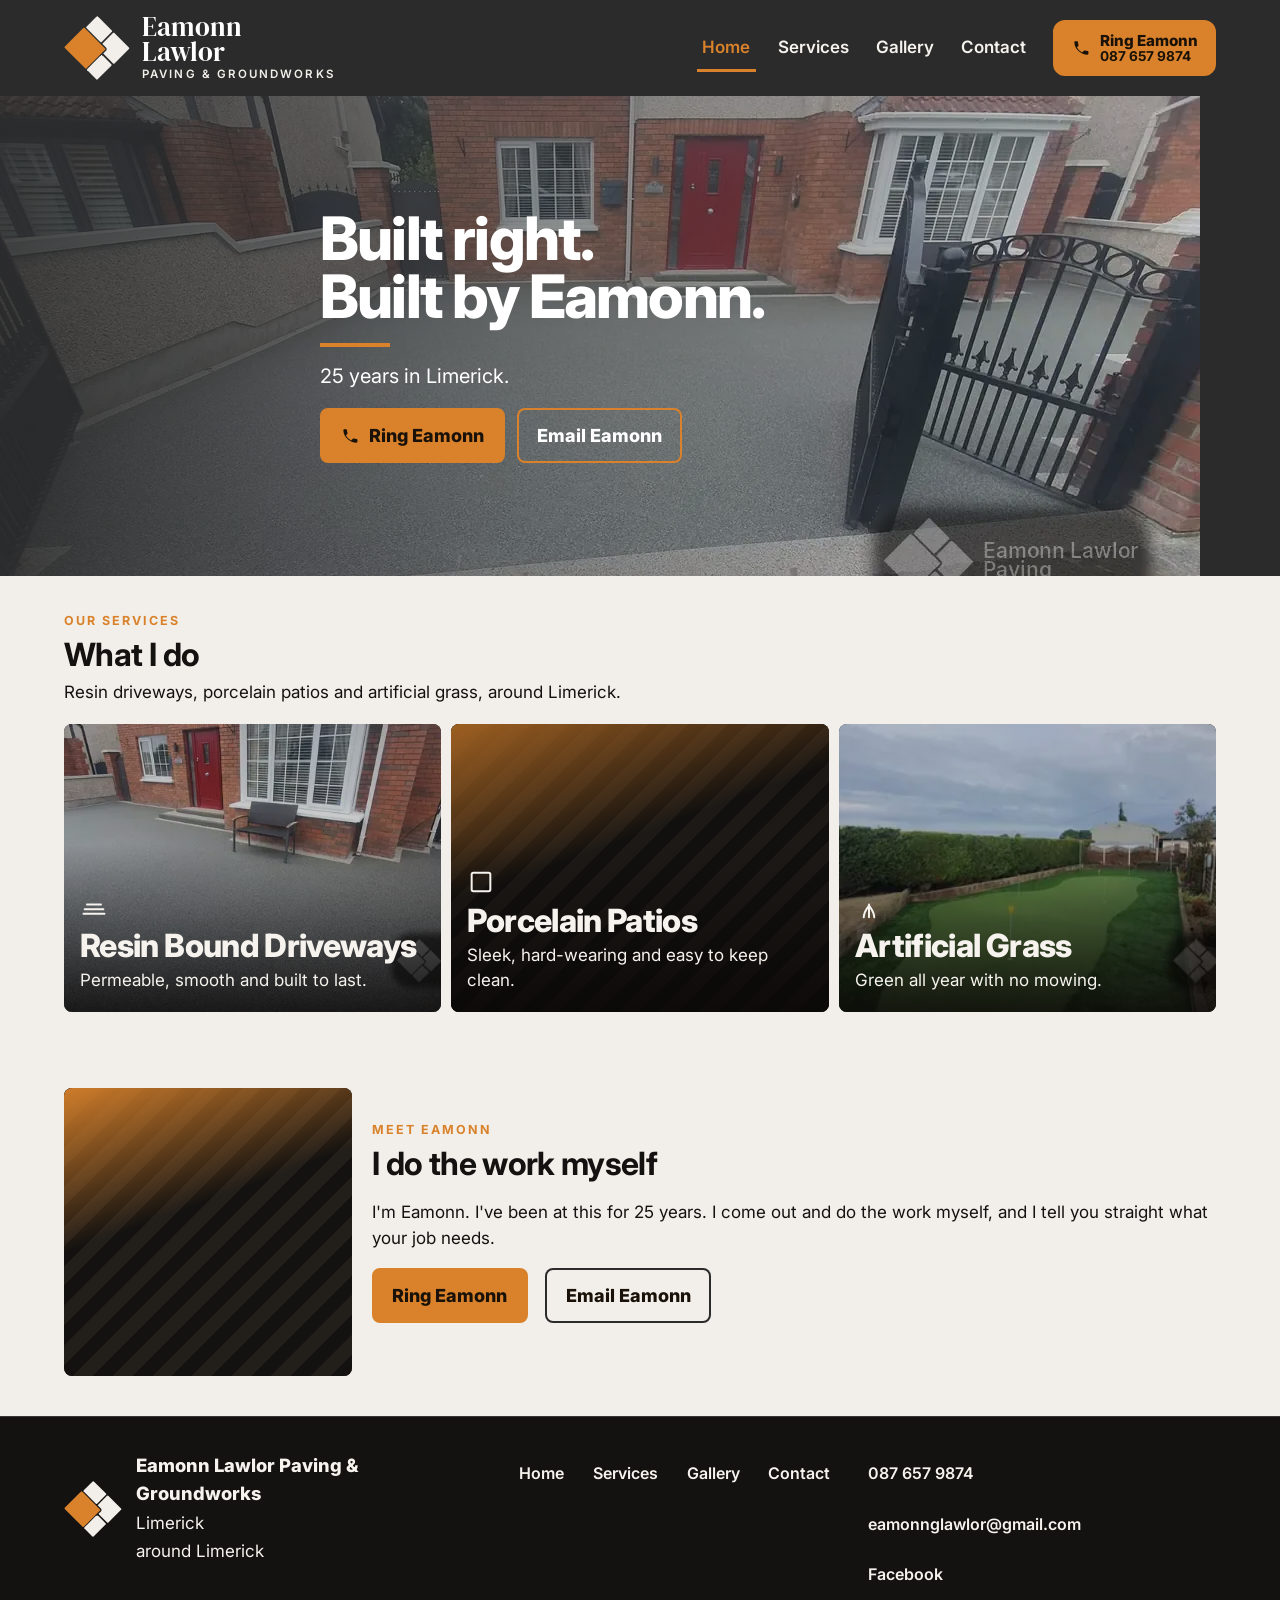
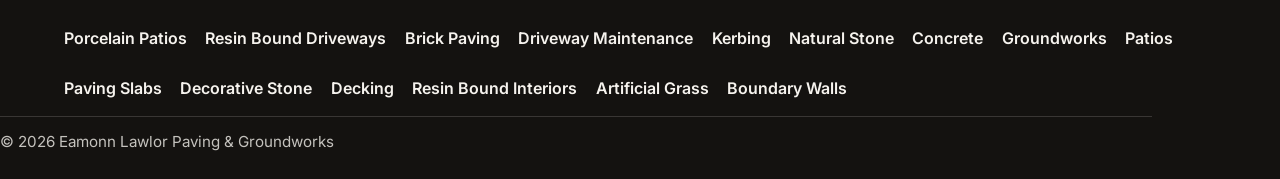
==== commit 31032cd4: "Hide bathroom and microcement content for now The hero is the full resin driveway again, with Built " ====
--- a/index.html
+++ b/index.html
@@ -5,7 +5,7 @@
   <meta name="viewport" content="width=device-width, initial-scale=1">
   <!-- PLACEHOLDER: domain https://www.eamonnlawlorpaving.ie is not confirmed purchased. Replace canonical, Open Graph and JSON-LD URLs before launch. -->
   <title>Paving, Resin and Patio Contractors in Limerick | Eamonn Lawlor</title>
-  <meta name="description" content="Paving, Resin and Patio Contractors in Limerick. Porcelain patios, resin bound driveways and microcement. 25 years of experience. Call 087 657 9874.">
+  <meta name="description" content="Paving, Resin and Patio Contractors in Limerick. Porcelain patios, resin bound driveways and artificial grass. 25 years of experience. Call 087 657 9874.">
   <meta name="robots" content="index, follow">
   <meta name="theme-color" content="#141210">
   <meta name="format-detection" content="telephone=no">
@@ -16,7 +16,7 @@
   <meta property="og:site_name" content="Eamonn Lawlor Paving &amp; Groundworks">
   <meta property="og:locale" content="en_IE">
   <meta property="og:title" content="Paving, Resin and Patio Contractors in Limerick | Eamonn Lawlor">
-  <meta property="og:description" content="Paving, Resin and Patio Contractors in Limerick. Porcelain patios, resin bound driveways and microcement. 25 years of experience. Call 087 657 9874.">
+  <meta property="og:description" content="Paving, Resin and Patio Contractors in Limerick. Porcelain patios, resin bound driveways and artificial grass. 25 years of experience. Call 087 657 9874.">
   <meta property="og:url" content="https://www.eamonnlawlorpaving.ie/">
   <meta property="og:image" content="https://www.eamonnlawlorpaving.ie/images/og.jpg">
   <meta property="og:image:width" content="1200">
@@ -24,7 +24,7 @@
   <meta property="og:image:alt" content="Eamonn Lawlor Paving &amp; Groundworks, Limerick">
   <meta name="twitter:card" content="summary_large_image">
   <meta name="twitter:title" content="Paving, Resin and Patio Contractors in Limerick | Eamonn Lawlor">
-  <meta name="twitter:description" content="Paving, Resin and Patio Contractors in Limerick. Porcelain patios, resin bound driveways and microcement. 25 years of experience. Call 087 657 9874.">
+  <meta name="twitter:description" content="Paving, Resin and Patio Contractors in Limerick. Porcelain patios, resin bound driveways and artificial grass. 25 years of experience. Call 087 657 9874.">
   <meta name="twitter:image" content="https://www.eamonnlawlorpaving.ie/images/og.jpg">
   <link rel="icon" href="favicon-32.png" type="image/png">
   <link rel="icon" href="favicon-32.png" type="image/png" sizes="32x32">
@@ -33,6 +33,16 @@
   <link rel="preconnect" href="https://fonts.gstatic.com" crossorigin>
   <link href="https://fonts.googleapis.com/css2?family=DM+Serif+Display&family=Inter:wght@400;600;700;800&display=swap" rel="stylesheet">
   <link rel="stylesheet" href="css/styles.css">
+<!-- HIDDEN-BATHROOM: restore when bathroom photos arrive
+      {
+        "@type": "Offer",
+        "itemOffered": {
+          "@type": "Service",
+          "name": "Microcement Bathrooms & Floors",
+          "url": "https://www.eamonnlawlorpaving.ie/microcement.html"
+        }
+      },
+-->
   <script type="application/ld+json">
 {
   "@context": "https://schema.org",
@@ -76,14 +86,6 @@
           "@type": "Service",
           "name": "Resin Bound Driveways",
           "url": "https://www.eamonnlawlorpaving.ie/resin-driveways.html"
-        }
-      },
-      {
-        "@type": "Offer",
-        "itemOffered": {
-          "@type": "Service",
-          "name": "Microcement Bathrooms & Floors",
-          "url": "https://www.eamonnlawlorpaving.ie/microcement.html"
         }
       },
       {
@@ -221,33 +223,33 @@
         </picture>
         <div class="hero-shade" aria-hidden="true"></div>
       </div>
+      <!-- HIDDEN-BATHROOM: restore when bathroom photos arrive
       <div class="hero-bath">
-        <!-- TODO: bathroom photograph. Add <img class="hero-bath-photo" src="assets/img/..." alt="..."> here when the real photo is in the repo. The pattern and label hide automatically. -->
         <div class="tile-pattern" aria-hidden="true"></div>
         <p class="hero-bath-label">Bathroom photo coming soon</p>
       </div>
+      -->
       <div class="wrap hero-copy">
-        <h1>From the driveway to the bathroom floor.</h1>
+        <h1>Built right.<br>Built by Eamonn.</h1>
         <div class="hero-rule"></div>
-        <p class="hero-tagline">Built right. Built by Eamonn.</p>
         <p class="hero-sub">25 years in Limerick.</p>
-        <a class="btn hero-call" href="tel:+353876579874">
-          <svg viewBox="0 0 24 24" aria-hidden="true" focusable="false">
-            <path fill="currentColor" d="M6.7 10.7a15 15 0 0 0 6.6 6.6l2.1-2.1a1 1 0 0 1 1-.3 12 12 0 0 0 3.5.6 1 1 0 0 1 1 1V19a1 1 0 0 1-1 1A16 16 0 0 1 4 5a1 1 0 0 1 1-1h2.4a1 1 0 0 1 1 1 12 12 0 0 0 .6 3.5 1 1 0 0 1-.3 1l-2 2.2z"/>
-          </svg>
-          <span>Ring Eamonn</span>
-        </a>
+        <div class="hero-actions">
+          <a class="btn hero-call" href="tel:+353876579874">
+            <svg viewBox="0 0 24 24" aria-hidden="true" focusable="false">
+              <path fill="currentColor" d="M6.7 10.7a15 15 0 0 0 6.6 6.6l2.1-2.1a1 1 0 0 1 1-.3 12 12 0 0 0 3.5.6 1 1 0 0 1 1 1V19a1 1 0 0 1-1 1A16 16 0 0 1 4 5a1 1 0 0 1 1-1h2.4a1 1 0 0 1 1 1 12 12 0 0 0 .6 3.5 1 1 0 0 1-.3 1l-2 2.2z"/>
+            </svg>
+            <span>Ring Eamonn</span>
+          </a>
+          <a class="btn btn-line" href="mailto:eamonnglawlor@gmail.com">Email Eamonn</a>
+        </div>
       </div>
     </section>
     <section class="panel services-home" aria-labelledby="specialities-heading">
       <div class="wrap">
         <p class="eyebrow">Our services</p>
         <h2 id="specialities-heading">What I do</h2>
-        <p class="services-intro">Resin driveways, porcelain patios, microcement and artificial grass, around Limerick<!-- PLACEHOLDER: confirm service area with Eamonn -->.</p>
-        <div class="service-split">
-        <div class="service-group">
-          <h3 class="service-group-label">Outside</h3>
-          <div class="service-tiles service-tiles-out">
+        <p class="services-intro">Resin driveways, porcelain patios and artificial grass, around Limerick<!-- PLACEHOLDER: confirm service area with Eamonn -->.</p>
+        <div class="service-tiles service-tiles-out">
           <a class="tile home-tile" href="resin-driveways.html">
             <picture>
               <source type="image/webp" srcset="assets/img/gallery/resin-05-480.webp 480w, assets/img/gallery/resin-05-800.webp 800w, assets/img/gallery/resin-05-1200.webp 1200w" sizes="(min-width: 800px) 50vw, 100vw">
@@ -281,8 +283,8 @@
               <p>Green all year with no mowing.</p>
             </div>
           </a>
-          </div>
-        </div>
+        </div>
+        <!-- HIDDEN-BATHROOM: restore when bathroom photos arrive
         <div class="service-group">
           <h3 class="service-group-label">Inside</h3>
           <div class="service-tiles">
@@ -290,14 +292,13 @@
             <div class="tile-pattern" aria-hidden="true"></div>
             <div class="tile-shade" aria-hidden="true"></div>
             <div class="tile-copy">
-              <svg class="tile-icon" viewBox="0 0 24 24" aria-hidden="true" focusable="false"><path d="M3 15c2.2-3.2 4-3.2 6.2 0s4 3.2 6.2 0 4-3.2 5.6 0" fill="none" stroke="currentColor" stroke-width="1.7" stroke-linecap="round"/></svg>
               <p class="tile-title">Microcement Bathrooms &amp; Floors</p>
               <p>Seamless walls and floors, no grout lines.</p>
             </div>
           </a>
           </div>
         </div>
-        </div>
+        -->
       </div>
     </section>
     <section class="panel compare-section" hidden aria-labelledby="compare-heading">
@@ -364,7 +365,9 @@
     <nav class="footer-services" aria-label="Services">
           <a href="porcelain-patios.html">Porcelain Patios</a>
           <a href="resin-driveways.html">Resin Bound Driveways</a>
+          <!-- HIDDEN-BATHROOM: restore when bathroom photos arrive
           <a href="microcement.html">Microcement Bathrooms &amp; Floors</a>
+          -->
           <a href="services.html#brick-paving">Brick Paving</a>
           <a href="services.html#driveway-maintenance">Driveway Maintenance</a>
           <a href="services.html#kerbing">Kerbing</a>
--- a/css/styles.css
+++ b/css/styles.css
@@ -1305,7 +1305,7 @@
   align-items: center;
   min-height: 32rem;
   overflow: hidden;
-  padding-bottom: 4.25rem;
+  padding-bottom: 0;
   background: #2b2b2b;
 }
 
@@ -1316,7 +1316,7 @@
 }
 
 .hero-drive {
-  bottom: 4.25rem;
+  bottom: 0;
 }
 
 .hero-bath {
@@ -1372,7 +1372,7 @@
 
 .craft-hero h1 {
   margin: 0;
-  max-width: 11em;
+  max-width: 12em;
   color: #fff;
   font-family: Inter, "Segoe UI", sans-serif;
   font-weight: 800;
@@ -1388,9 +1388,15 @@
   font-weight: 700;
 }
 
-.craft-hero .hero-call {
+.craft-hero .hero-actions {
+  display: flex;
+  flex-wrap: wrap;
+  gap: 0.75rem;
+  margin-top: 1.15rem;
+}
+
+.craft-hero .hero-actions .btn {
   width: auto;
-  margin-top: 1rem;
 }
 
 .hero-rule {
@@ -1660,13 +1666,17 @@
 
   .hero-drive {
     inset: 0;
-    clip-path: polygon(0 0, 72% 0, 50% 100%, 0 100%);
-  }
-
+    clip-path: none;
+  }
+
+  /* HIDDEN-BATHROOM: restore the diagonal split with
+     clip-path: polygon(0 0, 72% 0, 50% 100%, 0 100%) on .hero-drive
+     and clip-path: polygon(72% 0, 100% 0, 100% 100%, 50% 100%) on .hero-bath
+     when bathroom photos arrive. */
   .hero-bath {
     top: 0;
     height: auto;
-    clip-path: polygon(72% 0, 100% 0, 100% 100%, 50% 100%);
+    clip-path: none;
   }
 
   .hero-bath-label {
